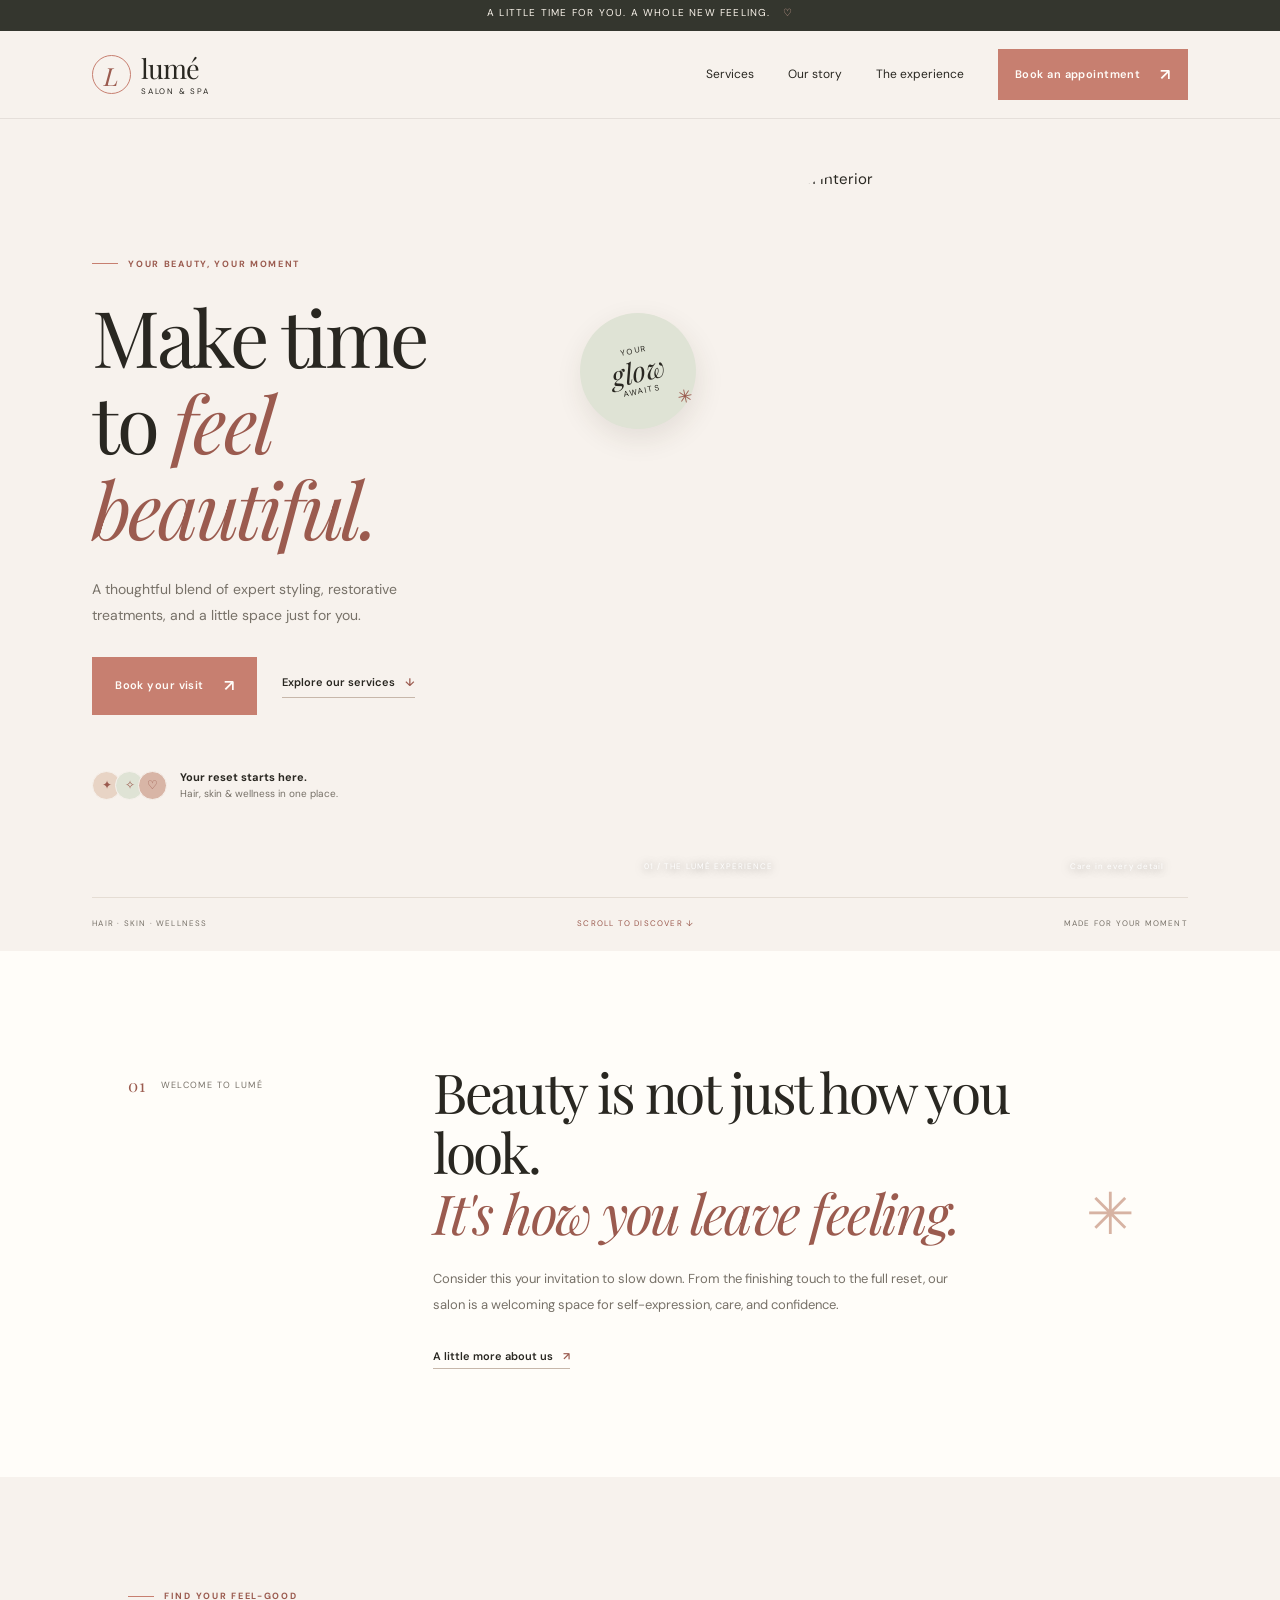
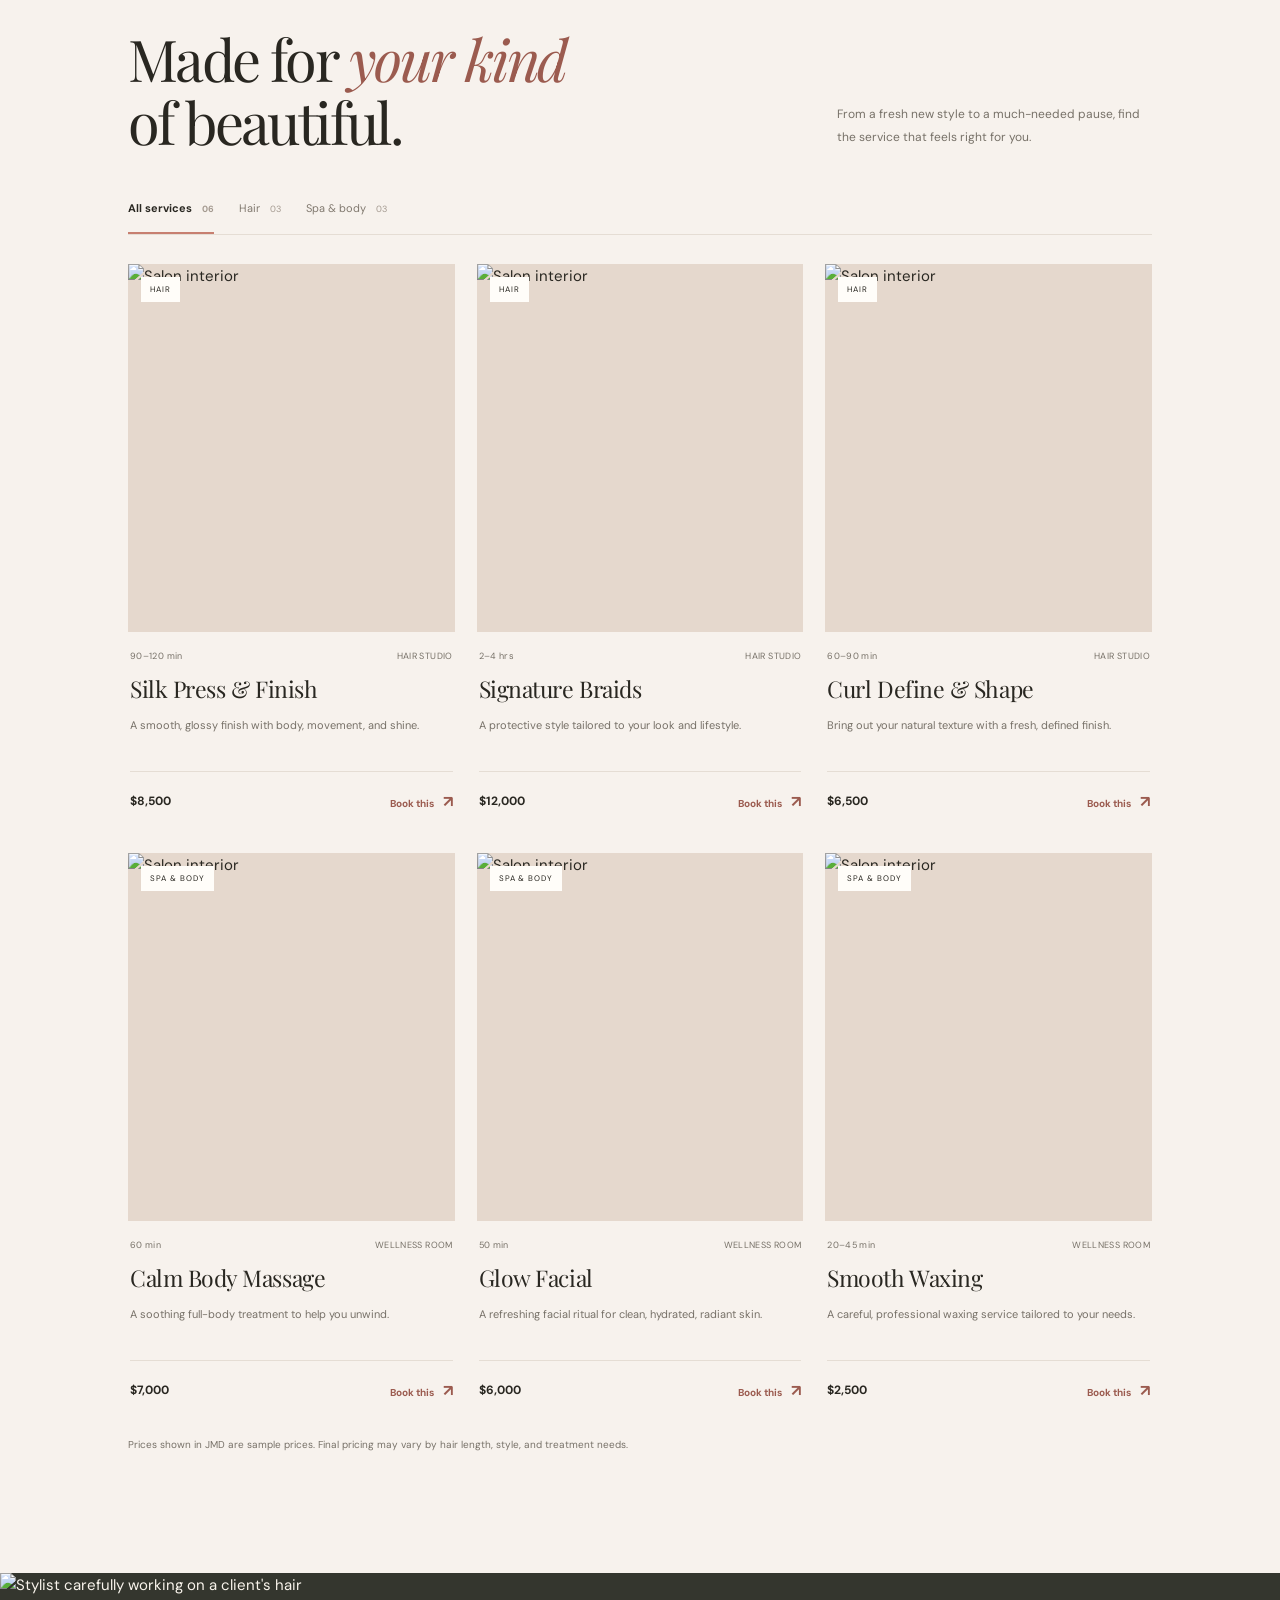
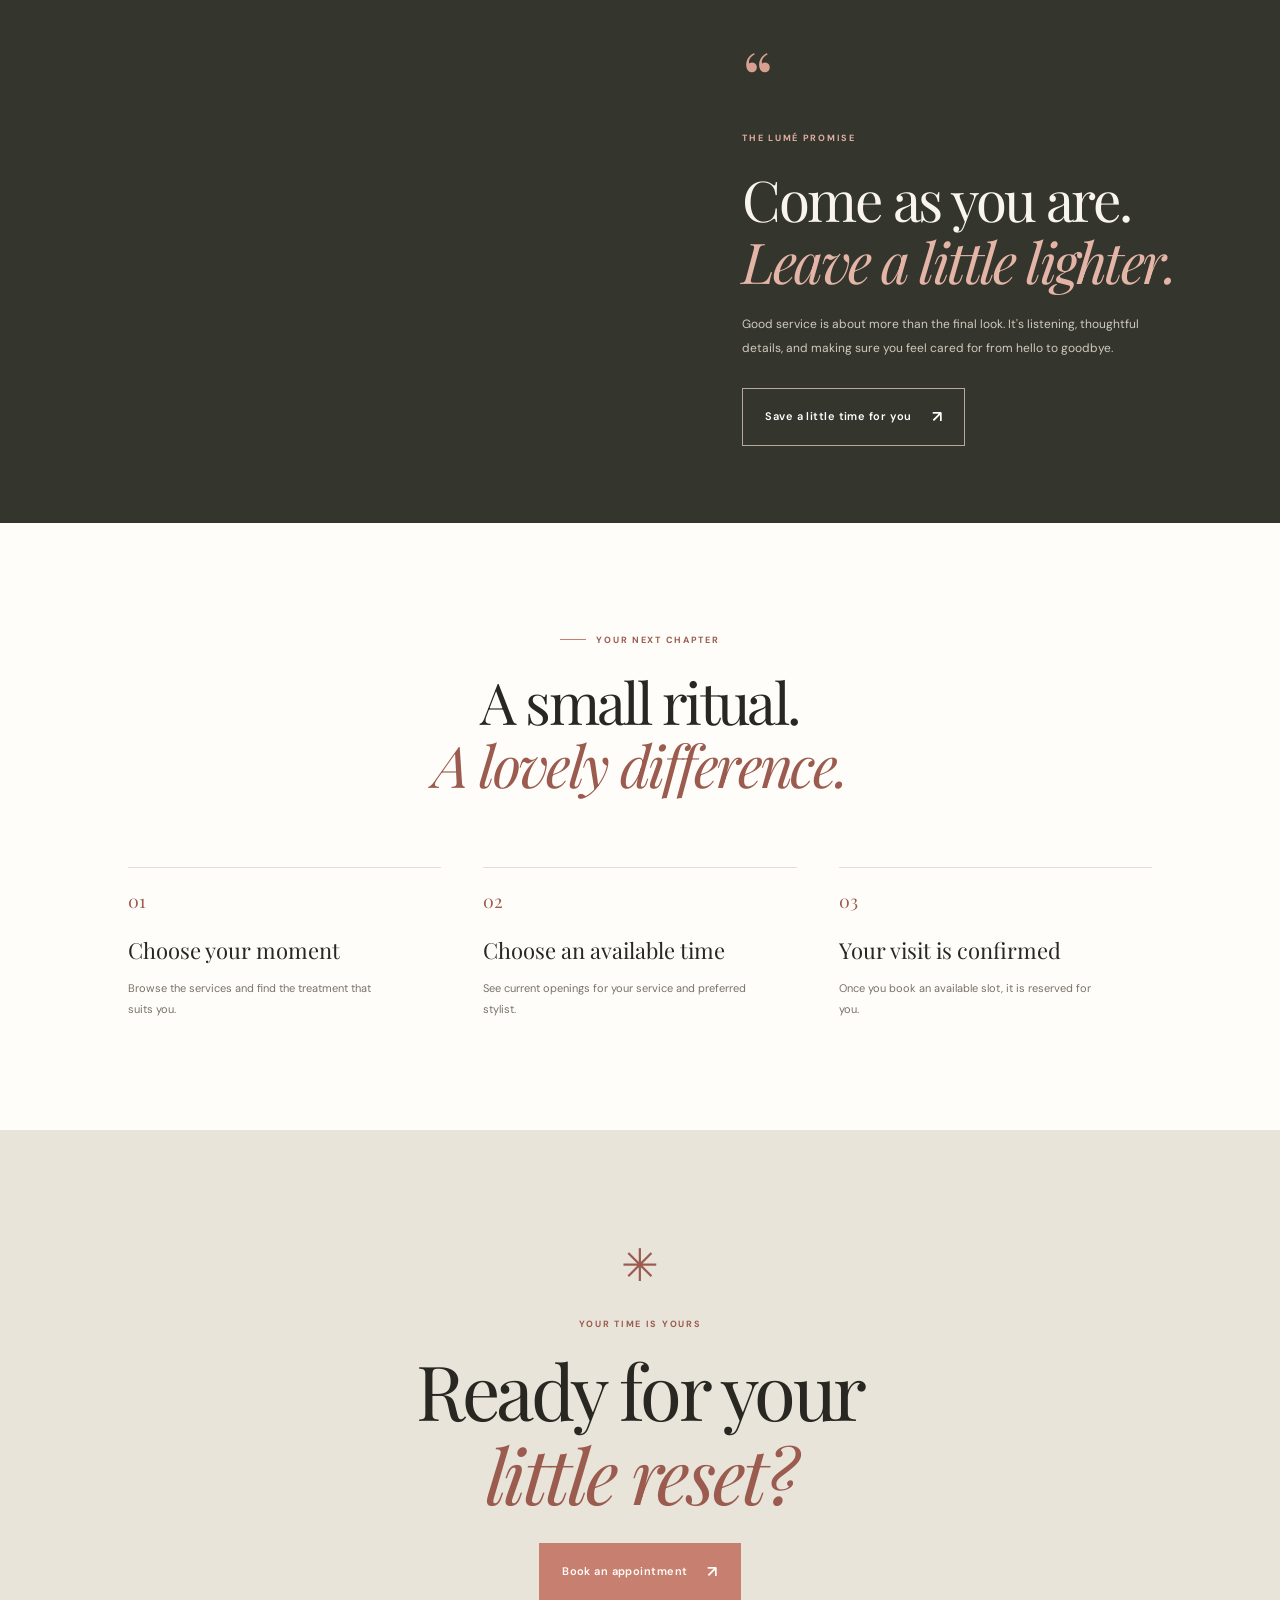
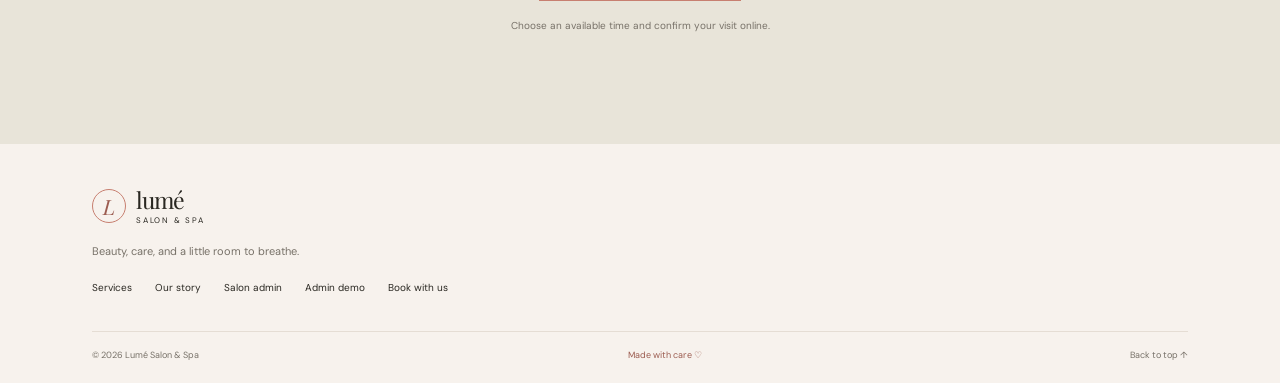
==== lume_salon_website/index.html @ 729cb837 "configure supabse" ====
<!DOCTYPE html>
<html lang="en">
<head>
  <meta charset="UTF-8">
  <meta name="viewport" content="width=device-width, initial-scale=1.0">
  <meta name="theme-color" content="#f7f2ed">
  <meta name="description" content="Discover your next look at Lumé Salon & Spa. Explore services and book an available appointment online.">
  <title>Lumé Salon & Spa — Your moment to glow</title>
  <link rel="preconnect" href="https://fonts.googleapis.com">
  <link rel="preconnect" href="https://fonts.gstatic.com" crossorigin>
  <link href="https://fonts.googleapis.com/css2?family=DM+Sans:wght@400;500;600;700&family=Playfair+Display:wght@400;500;600;700&display=swap" rel="stylesheet">
  <link rel="stylesheet" href="css/styles.css">
  <link rel="stylesheet" href="css/booking.css">
  <script src="js/renderer.js" defer></script>
  <script src="js/supabase-config.js" defer></script>
  <script src="js/booking.js" defer></script>
  <script src="js/main.js" defer></script>
</head>
<body>
  <a class="skip-link" href="#main">Skip to content</a>
  <div class="announcement">A little time for you. A whole new feeling. <span>♡</span></div>
  <header class="site-header">
    <a class="brand" href="#home" aria-label="Lumé Salon and Spa home">
      <span class="brand-mark">L</span><span class="brand-name">lumé<span class="brand-sub">SALON & SPA</span></span>
    </a>
    <button class="menu-toggle" type="button" aria-expanded="false" aria-controls="primary-nav" aria-label="Open navigation"><span></span><span></span></button>
    <nav id="primary-nav" class="nav">
      <a href="#services">Services</a><a href="#about">Our story</a><a href="#experience">The experience</a>
      <button class="button button-small nav-book" type="button" data-open-booking>Book an appointment <span aria-hidden="true">↗</span></button>
    </nav>
  </header>

  <main id="main">
    <section class="hero" id="home">
      <div class="hero-copy">
        <p class="eyebrow"><span class="eyebrow-line"></span> YOUR BEAUTY, YOUR MOMENT</p>
        <h1>Make time<br>to <em>feel beautiful.</em></h1>
        <p class="hero-text">A thoughtful blend of expert styling, restorative treatments, and a little space just for you.</p>
        <div class="hero-actions">
          <button class="button" type="button" data-open-booking>Book your visit <span aria-hidden="true">↗</span></button>
          <a class="text-link" href="#services">Explore our services <span aria-hidden="true">↓</span></a>
        </div>
        <div class="hero-note"><div class="avatar-stack" aria-hidden="true"><span>✦</span><span>✧</span><span>♡</span></div><p><strong>Your reset starts here.</strong><br><span>Hair, skin & wellness in one place.</span></p></div>
      </div>
      <div class="hero-visual">
        <img src="https://images.unsplash.com/photo-1560066984-138dadb4c035?auto=format&fit=crop&w=1200&q=85" alt="Beautiful, light-filled salon interior" fetchpriority="high">
        <div class="hero-stamp"><span>YOUR</span><strong>glow</strong><span>AWAITS</span><i>✳</i></div>
        <div class="image-caption"><span>01 / THE LUMÉ EXPERIENCE</span><span>Care in every detail</span></div>
      </div>
      <div class="hero-bottom"><span>HAIR · SKIN · WELLNESS</span><span class="scroll-cue">SCROLL TO DISCOVER <span aria-hidden="true">↓</span></span><span>MADE FOR YOUR MOMENT</span></div>
    </section>

    <section class="intro section-pad" id="about">
      <div class="intro-label"><span class="section-number">01</span><span>WELCOME TO LUMÉ</span></div>
      <div class="intro-content">
        <h2>Beauty is not just how you look.<br><em>It's how you leave feeling.</em></h2>
        <p>Consider this your invitation to slow down. From the finishing touch to the full reset, our salon is a welcoming space for self-expression, care, and confidence.</p>
        <a class="text-link" href="#experience">A little more about us <span aria-hidden="true">↗</span></a>
      </div>
      <div class="intro-flower" aria-hidden="true">✳</div>
    </section>

    <section class="services section-pad" id="services">
      <div class="section-heading">
        <div><p class="eyebrow"><span class="eyebrow-line"></span> FIND YOUR FEEL-GOOD</p><h2>Made for <em>your kind</em><br>of beautiful.</h2></div>
        <p>From a fresh new style to a much-needed pause, find the service that feels right for you.</p>
      </div>
      <div class="service-controls" role="group" aria-label="Filter services">
        <button class="filter-button active" type="button" data-filter="all" aria-pressed="true">All services <span>06</span></button>
        <button class="filter-button" type="button" data-filter="hair" aria-pressed="false">Hair <span>03</span></button>
        <button class="filter-button" type="button" data-filter="spa" aria-pressed="false">Spa & body <span>03</span></button>
      </div>
      <div id="service-grid" class="service-grid" aria-live="polite">
        <p class="loading-message">Preparing your services…</p>
      </div>
      <p class="catalog-note">Prices shown in JMD are sample prices. Final pricing may vary by hair length, style, and treatment needs.</p>
    </section>

    <section class="quote-band" id="experience">
      <div class="quote-image"><img src="https://images.unsplash.com/photo-1522337360788-8b13dee7a37e?auto=format&fit=crop&w=1000&q=85" alt="Stylist carefully working on a client's hair" loading="lazy"></div>
      <div class="quote-content"><span class="quote-mark">“</span><p class="eyebrow">THE LUMÉ PROMISE</p><h2>Come as you are.<br><em>Leave a little lighter.</em></h2><p>Good service is about more than the final look. It's listening, thoughtful details, and making sure you feel cared for from hello to goodbye.</p><button class="button button-light" type="button" data-open-booking>Save a little time for you <span aria-hidden="true">↗</span></button></div>
    </section>

    <section class="ritual section-pad">
      <div class="ritual-heading"><p class="eyebrow"><span class="eyebrow-line"></span> YOUR NEXT CHAPTER</p><h2>A small ritual.<br><em>A lovely difference.</em></h2></div>
      <div class="ritual-steps">
        <div><span>01</span><h3>Choose your moment</h3><p>Browse the services and find the treatment that suits you.</p></div>
        <div><span>02</span><h3>Choose an available time</h3><p>See current openings for your service and preferred stylist.</p></div>
        <div><span>03</span><h3>Your visit is confirmed</h3><p>Once you book an available slot, it is reserved for you.</p></div>
      </div>
    </section>

    <section class="final-cta">
      <div class="cta-flower" aria-hidden="true">✳</div><p class="eyebrow">YOUR TIME IS YOURS</p><h2>Ready for your<br><em>little reset?</em></h2><button class="button" type="button" data-open-booking>Book an appointment <span aria-hidden="true">↗</span></button><p class="cta-small">Choose an available time and confirm your visit online.</p>
    </section>
  </main>

  <footer class="footer">
    <a class="brand footer-brand" href="#home"><span class="brand-mark">L</span><span class="brand-name">lumé<span class="brand-sub">SALON & SPA</span></span></a>
    <p>Beauty, care, and a little room to breathe.</p>
    <div class="footer-links"><a href="#services">Services</a><a href="#about">Our story</a><a href="admin-live.html">Salon admin</a><a href="admin.html">Admin demo</a><button type="button" data-open-booking>Book with us</button></div>
    <div class="footer-bottom"><span>© <span id="year"></span> Lumé Salon & Spa</span><span>Made with care <span aria-hidden="true">♡</span></span><a href="#home">Back to top ↑</a></div>
  </footer>

  <div class="modal" id="booking-modal" aria-hidden="true">
    <div class="modal-backdrop" data-close-booking></div>
    <section class="booking-panel" role="dialog" aria-modal="true" aria-labelledby="booking-title" aria-describedby="booking-description">
      <button class="modal-close" type="button" aria-label="Close booking form" data-close-booking>×</button>
      <p class="eyebrow"><span class="eyebrow-line"></span> YOUR MOMENT STARTS HERE</p>
      <h2 id="booking-title">Let's make you<br><em>feel wonderful.</em></h2>
      <p id="booking-description" class="form-intro">Choose a service and date to see live availability. Your appointment is confirmed when you book an open slot.</p>
      <form id="booking-form">
        <div class="form-row">
          <div class="field"><label for="customer-name">Your name <span>*</span></label><input id="customer-name" name="name" autocomplete="name" required maxlength="80" placeholder="Full name"></div>
          <div class="field"><label for="customer-phone">Phone number <span>*</span></label><input id="customer-phone" name="phone" type="tel" autocomplete="tel" required maxlength="25" placeholder="+1 876 ..."></div>
        </div>
        <div class="field"><label for="service-select">Choose a service <span>*</span></label><select id="service-select" name="service" required><option value="">Select a service</option></select></div>
        <div class="field"><label for="stylist">Preferred stylist</label><select id="stylist" name="stylist"><option value="">Any available stylist</option></select></div>
        <div class="form-row">
          <div class="field"><label for="booking-date">Appointment date <span>*</span></label><input id="booking-date" name="date" type="date" required></div>
          <div class="field"><label for="booking-time">Available time <span>*</span></label><select id="booking-time" name="time" required disabled><option value="">Choose a service and date first</option></select></div>
        </div>
        <div class="field"><label for="booking-notes">Anything else we should know? <span class="optional">(optional)</span></label><textarea id="booking-notes" name="notes" rows="3" maxlength="500" placeholder="Style ideas, preferences, or questions…"></textarea></div>
        <p class="form-error" id="form-error" role="alert" hidden></p>
        <button class="button submit-booking" type="submit" disabled>Confirm appointment <span aria-hidden="true">↗</span></button>
        <p class="privacy-note">Your appointment is confirmed only after the salon's booking system reserves the selected time.</p>
      </form>
    </section>
  </div>
  <div class="toast" id="site-toast" role="status" aria-live="polite"></div>
</body>
</html>
---- lume_salon_website/css/styles.css ----
:root{--cream:#f7f2ed;--paper:#fffdf9;--ink:#292721;--muted:#777168;--rose:#c77f70;--rose-dark:#9b5b4f;--sage:#dfe3d5;--line:#e5ddd4;--serif:"Playfair Display",Georgia,serif;--sans:"DM Sans",Arial,sans-serif;--shadow:0 24px 70px rgba(53,39,30,.14)}*{box-sizing:border-box}html{scroll-behavior:smooth;scroll-padding-top:95px}body{margin:0;background:var(--cream);color:var(--ink);font-family:var(--sans);font-size:15px;line-height:1.6}body.modal-open{overflow:hidden}img{display:block;max-width:100%;width:100%;object-fit:cover}button,input,select,textarea{font:inherit}button,a{-webkit-tap-highlight-color:transparent}a{color:inherit;text-decoration:none}button{cursor:pointer}.skip-link{position:absolute;left:12px;top:-60px;background:var(--ink);color:#fff;padding:10px 14px;z-index:100}.skip-link:focus{top:12px}.announcement{min-height:31px;background:#34362e;color:#f9f3ea;text-align:center;padding:5px 15px;font-size:10px;letter-spacing:.12em;text-transform:uppercase}.announcement span{color:#e8b6a7;margin-left:8px}.site-header{height:88px;padding:0 7.2%;display:flex;align-items:center;justify-content:space-between;border-bottom:1px solid rgba(70,60,49,.1);background:var(--cream);position:sticky;top:0;z-index:20}.brand{display:flex;align-items:center;gap:10px}.brand-mark{width:39px;height:39px;border:1px solid var(--rose);border-radius:50%;display:grid;place-items:center;font-family:var(--serif);font-size:25px;font-style:italic;color:var(--rose-dark)}.brand-name{font-family:var(--serif);font-size:27px;line-height:1;letter-spacing:-.04em}.brand-sub{display:block;font-family:var(--sans);font-size:8px;letter-spacing:.22em;margin-top:5px;text-align:center}.nav{display:flex;align-items:center;gap:34px;font-size:12px}.nav>a{transition:color .2s}.nav>a:hover,.footer-links a:hover{color:var(--rose-dark)}.button{border:1px solid var(--rose);background:var(--rose);color:#fffdf9;padding:15px 22px;min-height:49px;display:inline-flex;align-items:center;justify-content:center;gap:20px;font-size:11px;font-weight:600;letter-spacing:.04em;transition:background .2s,color .2s,transform .2s}.button:hover{background:var(--rose-dark);border-color:var(--rose-dark);transform:translateY(-1px)}.button span{font-size:16px}.button-small{padding:12px 16px;min-height:41px}.menu-toggle{display:none;background:none;border:0}.hero{padding:48px 7.2% 0;display:grid;grid-template-columns:.9fr 1.1fr;column-gap:5.8%;position:relative}.hero-copy{padding:65px 0 70px;align-self:center}.eyebrow{display:flex;align-items:center;gap:10px;font-size:9px;font-weight:700;letter-spacing:.19em;color:var(--rose-dark);margin:0 0 23px}.eyebrow-line{width:26px;height:1px;background:var(--rose)}h1,h2,h3,p{margin-top:0}h1,h2{font-family:var(--serif);font-weight:400;letter-spacing:-.045em;line-height:1.1}h1{font-size:clamp(52px,6.1vw,88px);margin:0 0 24px}h1 em,h2 em{font-weight:400;color:var(--rose-dark)}.hero-text{max-width:365px;color:var(--muted);font-size:14px;line-height:1.9;margin-bottom:28px}.hero-actions{display:flex;align-items:center;gap:25px;flex-wrap:wrap}.text-link{font-size:11px;font-weight:600;border-bottom:1px solid #c7b7aa;padding-bottom:5px}.text-link span{margin-left:7px;color:var(--rose-dark)}.hero-note{display:flex;align-items:center;gap:13px;margin-top:54px}.avatar-stack{display:flex;align-items:center}.avatar-stack span{width:29px;height:29px;border:1px solid var(--cream);border-radius:50%;background:var(--sage);display:grid;place-items:center;color:var(--rose-dark);font-size:12px;margin-left:-6px}.avatar-stack span:first-child{margin-left:0;background:#e8d4c5}.avatar-stack span:last-child{background:#d8b5a6}.hero-note p{font-size:10px;line-height:1.6;margin:0}.hero-note strong{font-size:11px}.hero-note p span{color:var(--muted)}.hero-visual{position:relative;min-height:590px;height:min(67vw,730px);max-height:730px;align-self:stretch}.hero-visual>img{height:100%;object-position:center;border-radius:48% 48% 0 0}.hero-stamp{position:absolute;left:-40px;top:20%;width:116px;height:116px;border-radius:50%;background:var(--sage);display:flex;align-items:center;justify-content:center;flex-direction:column;line-height:1.15;transform:rotate(-12deg);box-shadow:0 10px 28px #3a30221a}.hero-stamp span{font-size:8px;letter-spacing:.2em}.hero-stamp strong{font-family:var(--serif);font-size:28px;font-weight:400;font-style:italic}.hero-stamp i{position:absolute;right:10px;bottom:12px;color:var(--rose-dark);font-style:normal;font-size:18px}.image-caption{position:absolute;bottom:24px;left:24px;right:24px;display:flex;justify-content:space-between;color:white;font-size:8px;letter-spacing:.13em;text-shadow:0 1px 8px #0008}.hero-bottom{grid-column:1/-1;display:flex;justify-content:space-between;align-items:center;border-top:1px solid var(--line);padding:19px 0 21px;font-size:8px;letter-spacing:.15em;color:var(--muted)}.scroll-cue{color:var(--rose-dark)}.section-pad{padding:110px 10%}.intro{background:var(--paper);display:grid;grid-template-columns:1fr 2.2fr .3fr;gap:30px;align-items:start;position:relative;overflow:hidden}.intro-label{display:flex;align-items:center;gap:14px;font-size:9px;letter-spacing:.15em;color:var(--muted);padding-top:11px}.section-number{font-family:var(--serif);font-size:17px;color:var(--rose-dark)}.intro h2{font-size:clamp(34px,4.3vw,57px);margin-bottom:24px}.intro-content>p{max-width:530px;color:var(--muted);font-size:13px;line-height:2;margin-bottom:25px}.intro-flower{font-size:58px;color:#d7b3a3;align-self:center;justify-self:center}.services{padding-top:112px;padding-bottom:120px}.section-heading{display:flex;justify-content:space-between;align-items:end;gap:30px}.section-heading h2,.ritual h2{font-size:clamp(40px,4.5vw,61px);margin-bottom:0}.section-heading>p{max-width:315px;color:var(--muted);font-size:12px;line-height:1.9;margin:0 0 5px}.service-controls{display:flex;gap:25px;border-bottom:1px solid var(--line);margin-top:46px;margin-bottom:29px;overflow:auto}.filter-button{background:none;border:0;border-bottom:2px solid transparent;padding:0 0 15px;color:#81796f;white-space:nowrap;font-size:11px}.filter-button span{font-size:9px;color:#a49a90;margin-left:7px}.filter-button.active{border-color:var(--rose);color:var(--ink);font-weight:700}.service-grid{display:grid;grid-template-columns:repeat(3,minmax(0,1fr));gap:34px 22px}.service-card{min-width:0}.service-image-wrap{position:relative;aspect-ratio:4/4.5;overflow:hidden;background:#e5d8cd}.service-image{height:100%;transition:transform .55s}.service-card:hover .service-image{transform:scale(1.04)}.service-tag{position:absolute;left:13px;top:13px;background:var(--paper);padding:6px 9px;font-size:8px;letter-spacing:.12em;text-transform:uppercase}.service-card-body{padding:17px 2px 0}.service-meta{display:flex;justify-content:space-between;gap:12px;color:var(--muted);font-size:9px;letter-spacing:.04em;margin-bottom:8px}.service-card h3{font-family:var(--serif);font-size:23px;font-weight:400;letter-spacing:-.02em;margin:0 0 8px}.service-card p{font-size:11px;color:var(--muted);line-height:1.8;min-height:40px;margin-bottom:15px}.service-card-bottom{display:flex;justify-content:space-between;align-items:center;border-top:1px solid var(--line);padding-top:12px}.price{font-size:12px;font-weight:700}.card-book{border:0;background:none;padding:5px 0;font-size:10px;font-weight:700;color:var(--rose-dark)}.card-book span{font-size:16px;margin-left:7px}.catalog-note{font-size:10px;color:var(--muted);margin:28px 0 0}.loading-message{color:var(--muted);font-size:13px}.quote-band{display:grid;grid-template-columns:1fr 1fr;background:#34362e;color:#f9f4ec;min-height:550px}.quote-image{min-height:450px}.quote-image img{height:100%;max-height:680px}.quote-content{padding:75px clamp(35px,8vw,115px);align-self:center}.quote-mark{font-family:var(--serif);font-size:76px;line-height:.7;color:#d9a092}.quote-content .eyebrow{color:#e1b0a2;margin-top:16px}.quote-content h2{font-size:clamp(38px,4.4vw,60px);margin-bottom:20px}.quote-content h2 em{color:#e4b5a7}.quote-content>p:not(.eyebrow){font-size:12px;line-height:2;color:#d0c9bd;max-width:400px;margin-bottom:28px}.button-light{background:transparent;border-color:#bca79b;color:#fff}.button-light:hover{background:#fff;color:var(--ink);border-color:#fff}.ritual{background:var(--paper)}.ritual-heading{text-align:center}.ritual-heading .eyebrow{justify-content:center}.ritual-steps{display:grid;grid-template-columns:repeat(3,1fr);gap:42px;margin-top:70px}.ritual-steps>div{border-top:1px solid var(--line);padding-top:19px}.ritual-steps span{font-family:var(--serif);font-size:18px;color:var(--rose-dark)}.ritual-steps h3{font-family:var(--serif);font-size:22px;font-weight:400;margin:17px 0 10px}.ritual-steps p{font-size:11px;color:var(--muted);line-height:1.9;max-width:270px;margin-bottom:0}.final-cta{text-align:center;padding:100px 20px 110px;background:#e8e4d9;position:relative;overflow:hidden}.cta-flower{font-size:45px;color:var(--rose-dark);margin-bottom:15px}.final-cta .eyebrow{justify-content:center;margin-bottom:17px}.final-cta h2{font-size:clamp(47px,6vw,76px);margin-bottom:28px}.cta-small{font-size:10px;color:var(--muted);margin:17px 0 0}.footer{padding:44px 7.2% 20px;background:var(--cream)}.footer-brand .brand-mark{width:34px;height:34px;font-size:21px}.footer-brand .brand-name{font-size:23px}.footer>p{font-size:11px;color:var(--muted);margin:19px 0 20px}.footer-links{display:flex;gap:23px;font-size:10px}.footer-links button{border:0;padding:0;background:none;font-size:10px;color:var(--ink)}.footer-bottom{border-top:1px solid var(--line);margin-top:35px;padding-top:16px;display:flex;justify-content:space-between;gap:12px;color:var(--muted);font-size:9px}.footer-bottom span:nth-child(2){color:var(--rose-dark)}.modal{position:fixed;inset:0;z-index:50;display:none;align-items:stretch;justify-content:flex-end}.modal.is-open{display:flex}.modal-backdrop{position:absolute;inset:0;background:rgba(31,29,25,.58);backdrop-filter:blur(3px)}.booking-panel{position:relative;background:var(--paper);width:min(100%,570px);height:100%;overflow-y:auto;padding:48px clamp(25px,5vw,58px) 35px;box-shadow:var(--shadow);animation:slide-in .25s ease-out}.modal-close{position:absolute;right:25px;top:20px;border:1px solid var(--line);background:transparent;border-radius:50%;width:38px;height:38px;font-size:24px;color:var(--ink)}.booking-panel .eyebrow{margin-top:12px;margin-bottom:16px}.booking-panel h2{font-size:clamp(38px,5vw,54px);margin-bottom:15px}.form-intro{font-size:11px;color:var(--muted);line-height:1.9;margin-bottom:25px;max-width:400px}.form-row{display:grid;grid-template-columns:1fr 1fr;gap:14px}.field{display:flex;flex-direction:column;gap:7px;margin-bottom:15px}.field label{font-size:10px;font-weight:700}.field label span{color:var(--rose-dark)}.field label .optional{font-weight:400;color:var(--muted)}.field input,.field select,.field textarea{width:100%;border:1px solid #ded5ca;background:#fffdfa;padding:12px 12px;min-height:44px;border-radius:0;color:var(--ink);font-size:11px;outline:none}.field textarea{resize:vertical}.field input:focus,.field select:focus,.field textarea:focus{border-color:var(--rose);box-shadow:0 0 0 2px #c77f7020}.field input::placeholder,.field textarea::placeholder{color:#aaa096}.submit-booking{width:100%;margin-top:4px}.privacy-note{font-size:9px;color:var(--muted);line-height:1.7;text-align:center;margin:13px 0 0}.form-error{font-size:11px;color:#a3332c;background:#f9e8e4;padding:10px;margin-bottom:12px}.toast{position:fixed;bottom:22px;left:50%;transform:translate(-50%,20px);opacity:0;pointer-events:none;z-index:70;background:#34362e;color:white;padding:12px 18px;font-size:11px;box-shadow:var(--shadow);transition:opacity .2s,transform .2s;max-width:calc(100% - 30px)}.toast.show{opacity:1;transform:translate(-50%,0)}@keyframes slide-in{from{transform:translateX(30px);opacity:.7}to{transform:translateX(0);opacity:1}}@media(max-width:900px){.site-header{padding:0 5%;height:78px}.nav{gap:18px}.hero{padding-left:5%;padding-right:5%;column-gap:5%}.hero-visual{min-height:500px}.hero-copy{padding:40px 0}.section-pad{padding:85px 7%}.intro{grid-template-columns:1fr 2.5fr .2fr}.service-grid{gap:30px 17px}.service-card h3{font-size:21px}.quote-content{padding:55px 7%}}@media(max-width:680px){.announcement{font-size:8px}.site-header{height:72px}.brand-mark{width:34px;height:34px}.brand-name{font-size:24px}.menu-toggle{display:flex;flex-direction:column;gap:6px;padding:10px}.menu-toggle span{width:23px;height:1px;background:var(--ink)}.nav{display:none;position:absolute;top:71px;left:0;right:0;background:var(--paper);padding:22px 6% 26px;box-shadow:0 15px 25px #0000000d;align-items:stretch;gap:18px;flex-direction:column}.nav.is-open{display:flex}.nav-book{align-self:flex-start}.hero{display:flex;flex-direction:column;padding:26px 6% 0}.hero-copy{padding:34px 0 30px}.hero h1{font-size:clamp(53px,13vw,76px)}.hero-text{font-size:13px;max-width:330px}.hero-note{margin-top:32px}.hero-visual{height:115vw;min-height:380px;max-height:560px;margin:10px 5% 0 10%}.hero-stamp{left:-35px;top:17%;width:92px;height:92px}.hero-stamp strong{font-size:23px}.image-caption{left:13px;right:13px;bottom:15px;font-size:7px}.hero-bottom{margin-top:27px;font-size:7px;letter-spacing:.08em}.hero-bottom>span:last-child{display:none}.section-pad{padding:72px 6%}.intro{display:block}.intro-label{margin-bottom:30px}.intro h2{font-size:clamp(34px,9vw,48px)}.intro-flower{position:absolute;right:6%;bottom:25px;font-size:37px}.intro-content{padding-bottom:25px}.section-heading{display:block}.section-heading h2,.ritual h2{font-size:clamp(40px,10vw,54px)}.section-heading>p{margin-top:20px;max-width:360px}.service-controls{gap:20px;margin-top:35px}.service-grid{grid-template-columns:repeat(2,minmax(0,1fr));gap:27px 13px}.service-image-wrap{aspect-ratio:3/4}.service-card h3{font-size:19px}.service-card p{font-size:10px;min-height:58px}.service-meta{font-size:8px;flex-wrap:wrap}.service-tag{left:8px;top:8px;font-size:7px}.price{font-size:10px}.card-book{font-size:9px}.catalog-note{line-height:1.8}.quote-band{grid-template-columns:1fr}.quote-image{min-height:300px;height:70vw;max-height:430px}.quote-content{padding:48px 8% 55px}.quote-content h2{font-size:clamp(39px,10vw,54px)}.ritual-steps{grid-template-columns:1fr;gap:26px;margin-top:45px}.ritual-steps>div{display:grid;grid-template-columns:38px 1fr;column-gap:10px}.ritual-steps>div>span{grid-row:span 2}.ritual-steps h3{margin:0 0 7px;font-size:21px}.ritual-steps p{max-width:none}.final-cta{padding:75px 20px 80px}.footer{padding:35px 6% 18px}.footer-bottom{flex-wrap:wrap}.footer-bottom span:nth-child(2){display:none}.booking-panel{padding:45px 22px 28px}.booking-panel h2{font-size:42px}.form-row{gap:10px}.field input,.field select,.field textarea{padding:10px;font-size:11px}}@media(max-width:380px){.service-grid{grid-template-columns:1fr}.service-image-wrap{aspect-ratio:4/3}.service-card p{min-height:0}.hero-actions{gap:16px}.button{padding:13px 15px}.form-row{grid-template-columns:1fr;gap:0}.footer-bottom{font-size:8px}}@media(prefers-reduced-motion:reduce){*,*::before,*::after{scroll-behavior:auto!important;animation-duration:.01ms!important;animation-iteration-count:1!important;transition-duration:.01ms!important}}
---- lume_salon_website/css/booking.css ----
.field select:disabled,
.submit-booking:disabled {
  cursor: not-allowed;
  opacity: .58;
}

.form-error:not([hidden]) {
  padding: 12px 14px;
  border-left: 3px solid #9b5b4f;
  background: #f5e8e3;
}
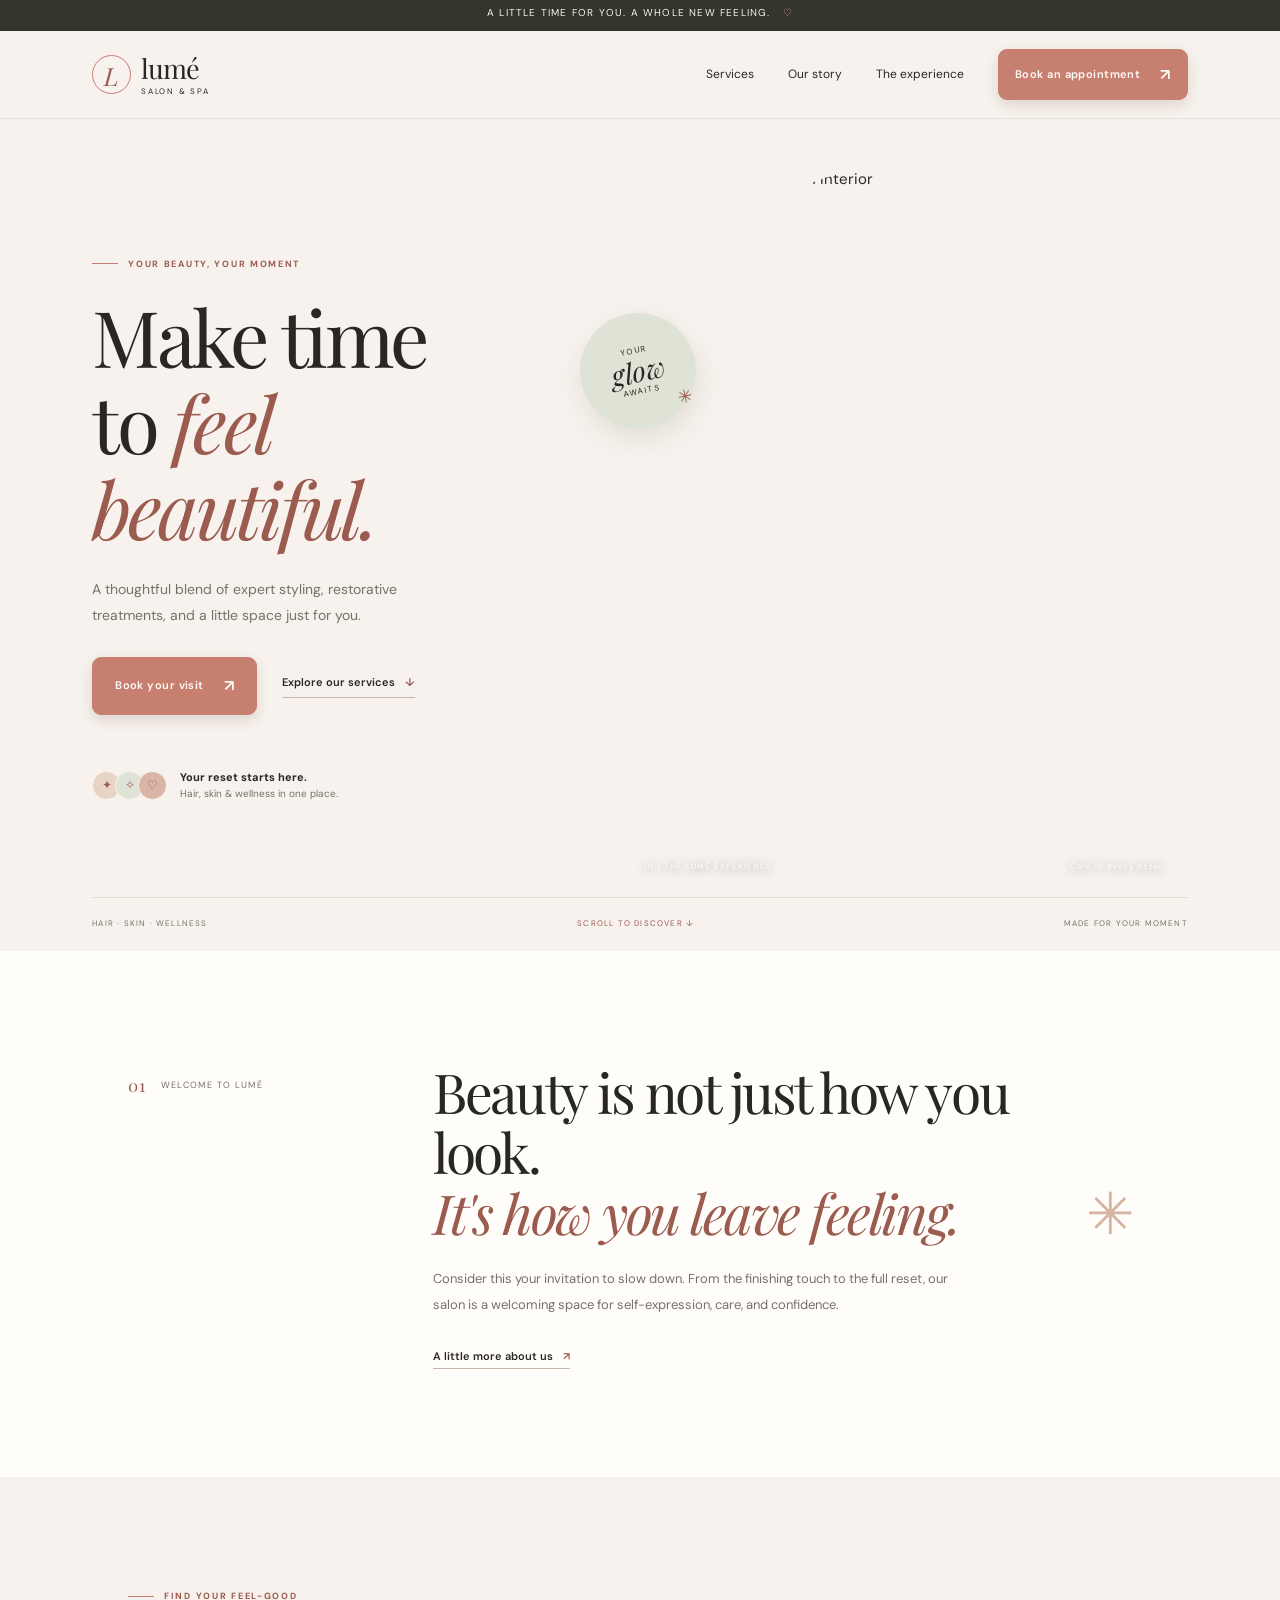
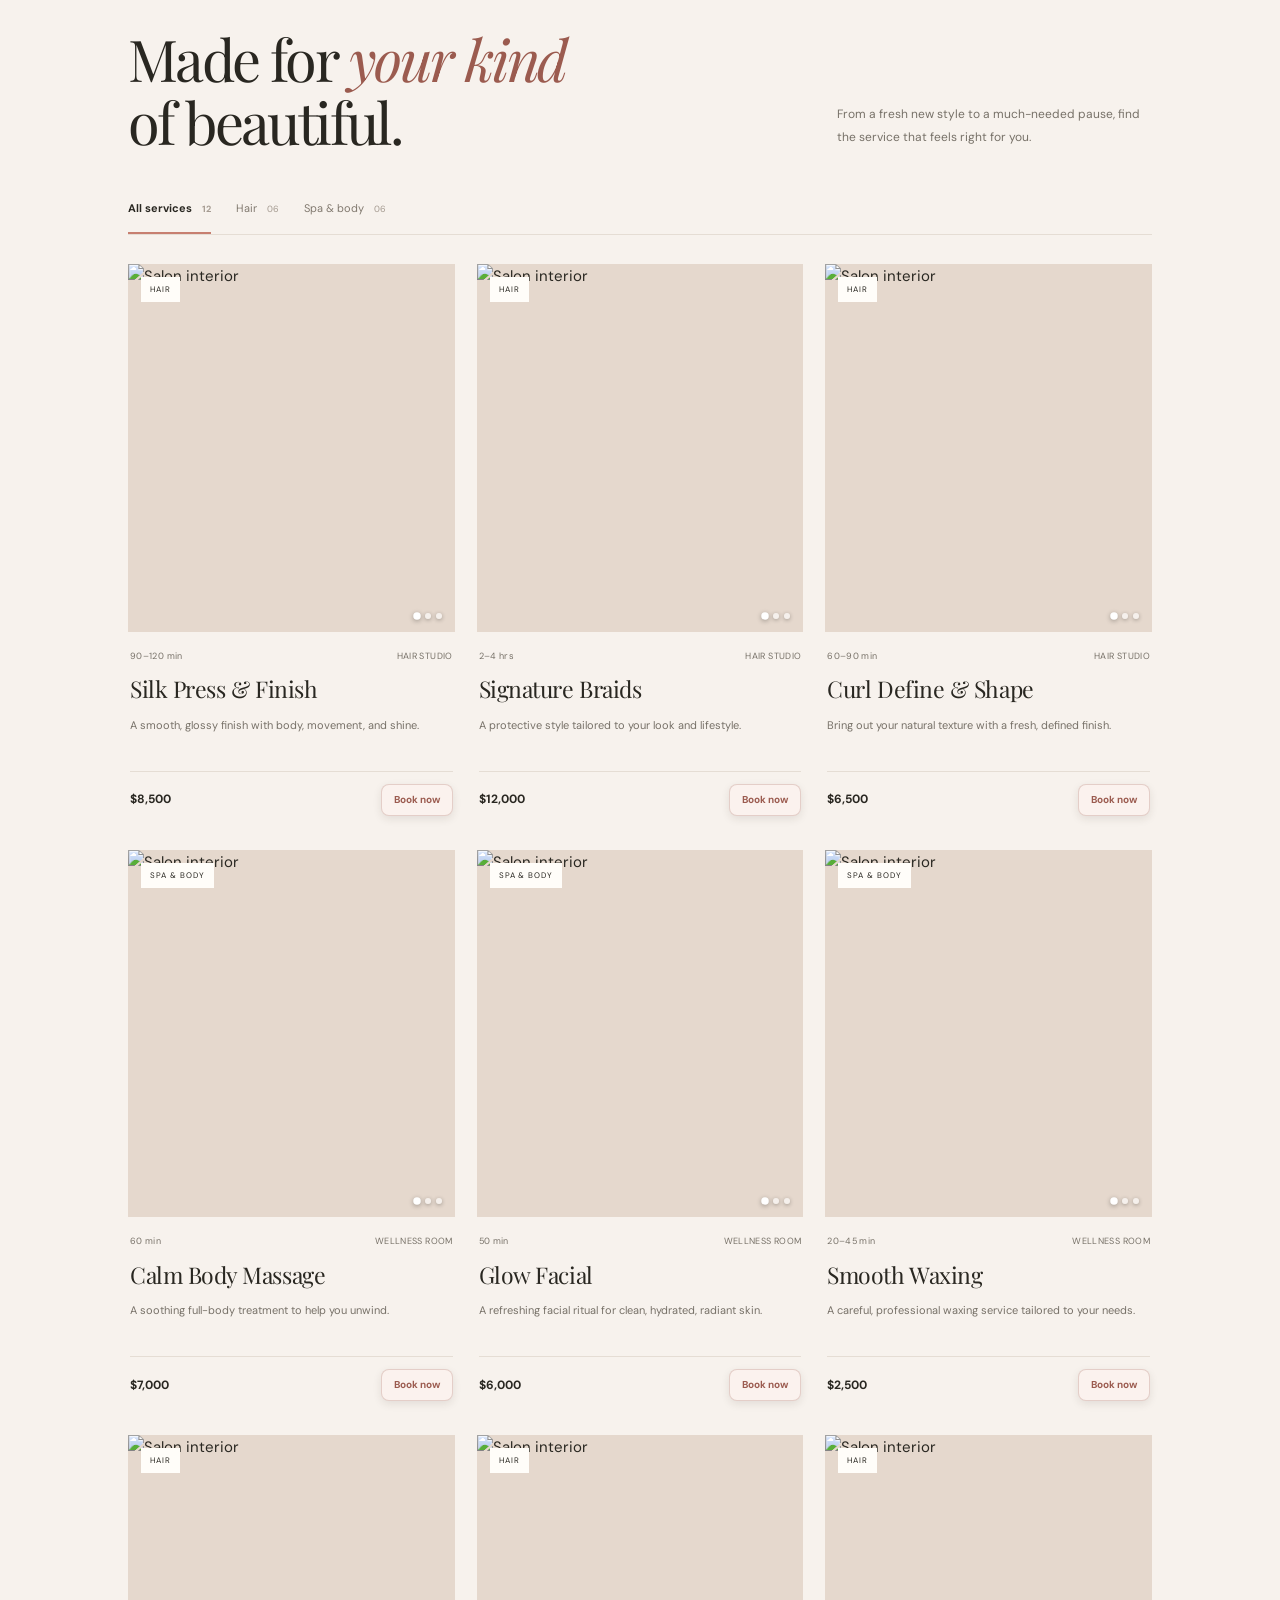
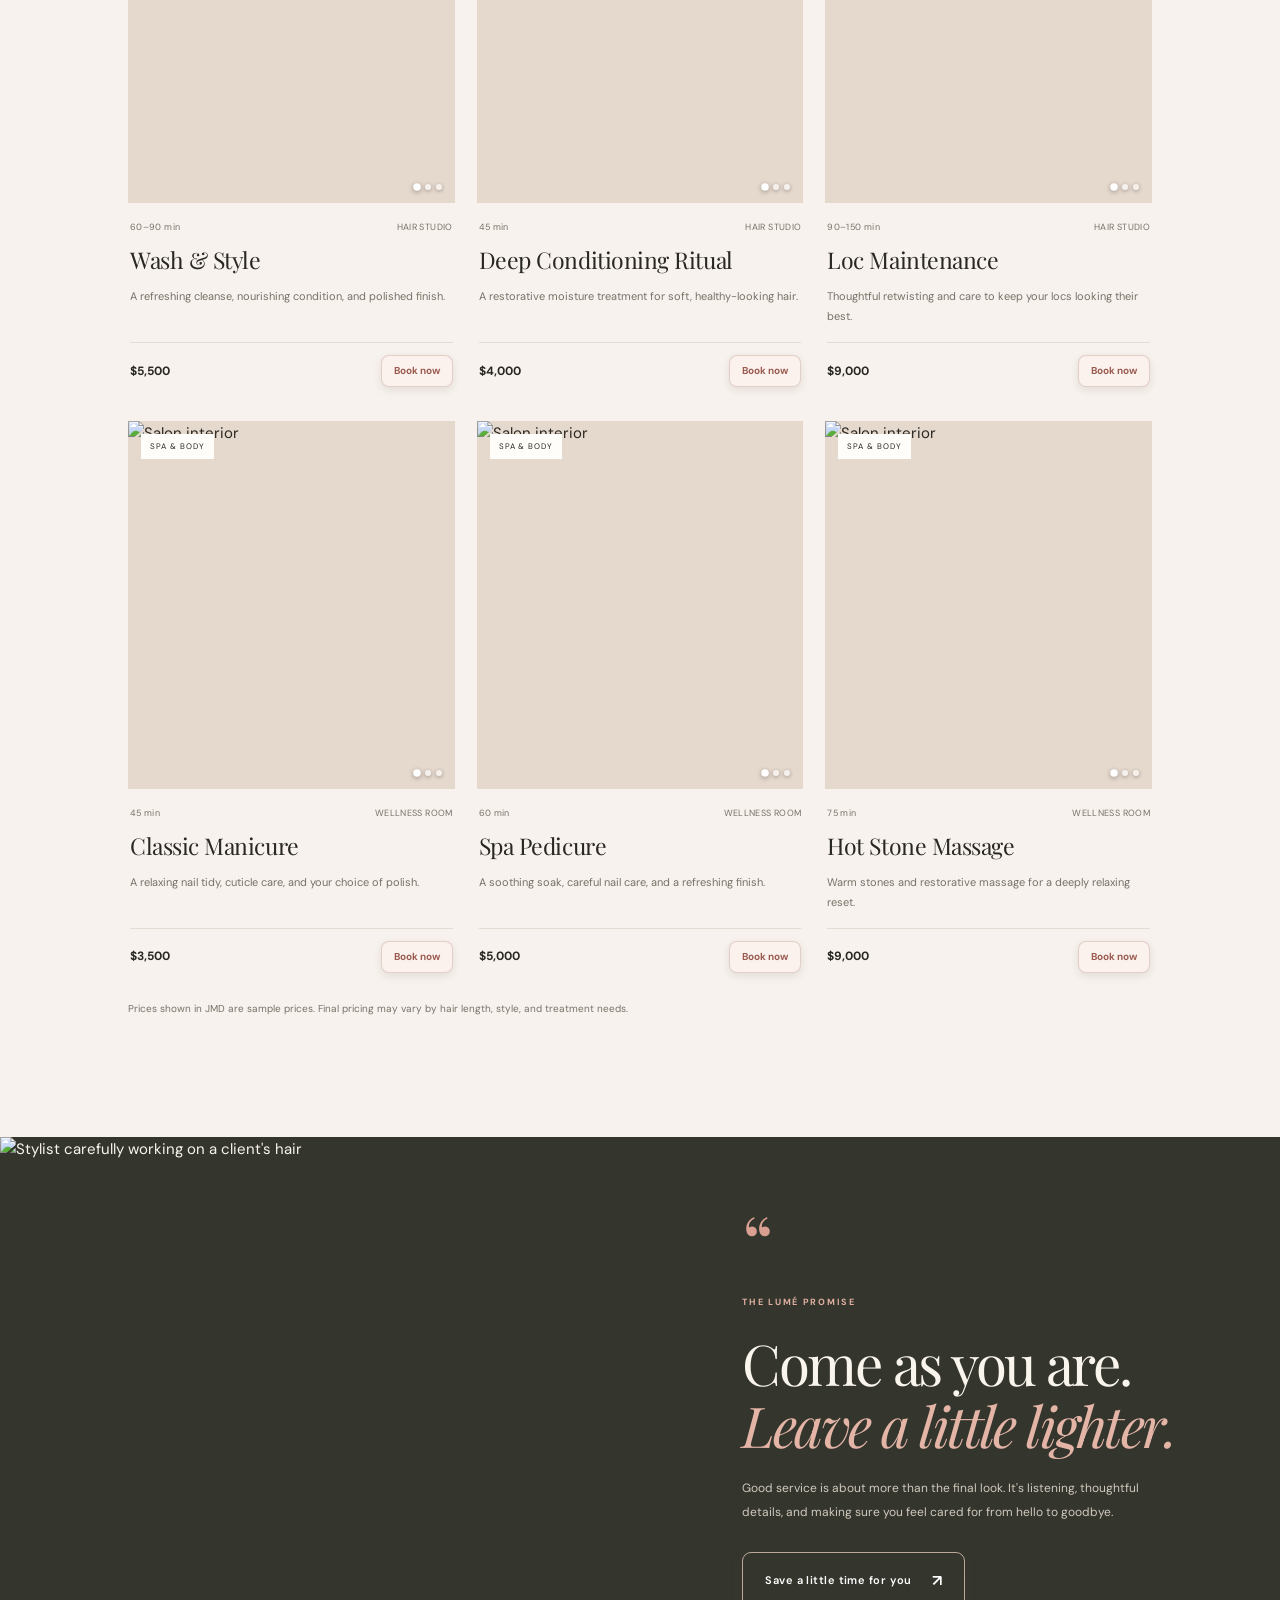
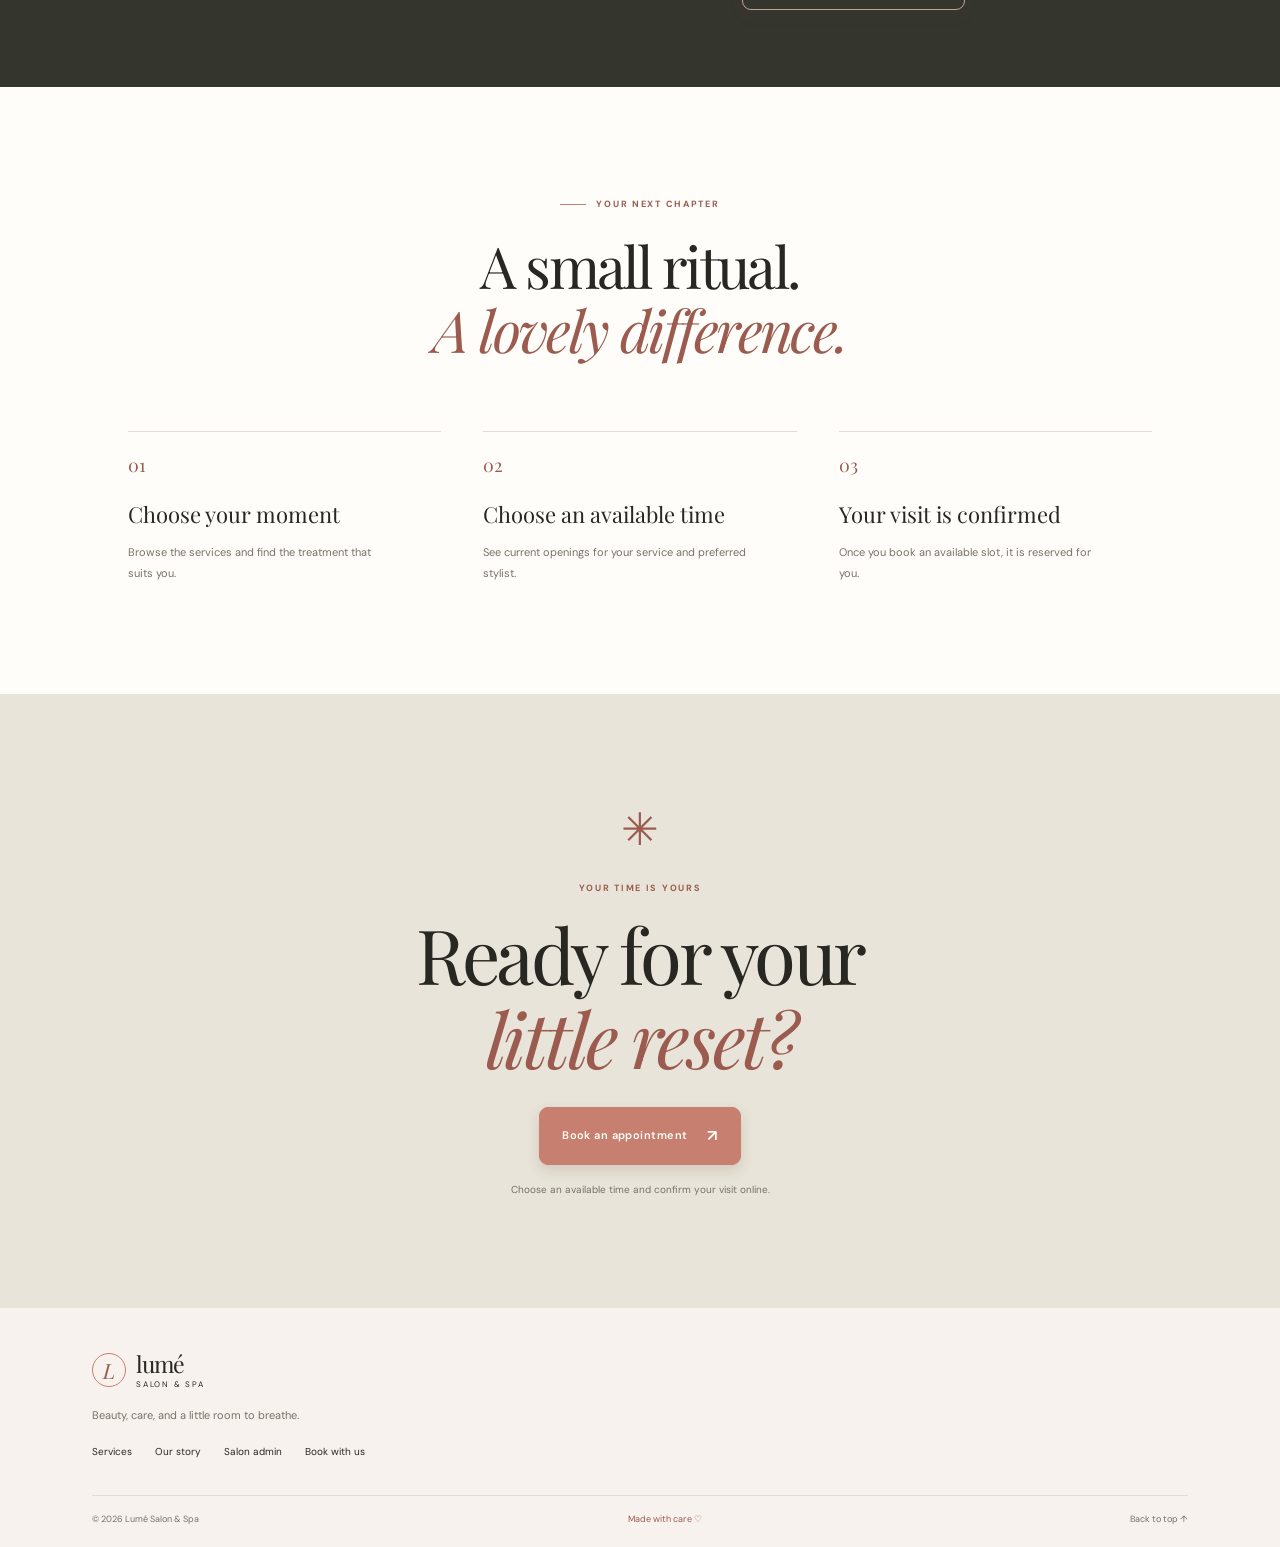
==== commit 231ce620: "bug fixes" ====
--- a/lume_salon_website/index.html
+++ b/lume_salon_website/index.html
@@ -11,6 +11,7 @@
   <link href="https://fonts.googleapis.com/css2?family=DM+Sans:wght@400;500;600;700&family=Playfair+Display:wght@400;500;600;700&display=swap" rel="stylesheet">
   <link rel="stylesheet" href="css/styles.css">
   <link rel="stylesheet" href="css/booking.css">
+  <link rel="stylesheet" href="css/catalog-interactions.css">
   <script src="js/renderer.js" defer></script>
   <script src="js/supabase-config.js" defer></script>
   <script src="js/booking.js" defer></script>
@@ -66,9 +67,9 @@
         <p>From a fresh new style to a much-needed pause, find the service that feels right for you.</p>
       </div>
       <div class="service-controls" role="group" aria-label="Filter services">
-        <button class="filter-button active" type="button" data-filter="all" aria-pressed="true">All services <span>06</span></button>
-        <button class="filter-button" type="button" data-filter="hair" aria-pressed="false">Hair <span>03</span></button>
-        <button class="filter-button" type="button" data-filter="spa" aria-pressed="false">Spa & body <span>03</span></button>
+        <button class="filter-button active" type="button" data-filter="all" aria-pressed="true">All services <span>12</span></button>
+        <button class="filter-button" type="button" data-filter="hair" aria-pressed="false">Hair <span>06</span></button>
+        <button class="filter-button" type="button" data-filter="spa" aria-pressed="false">Spa & body <span>06</span></button>
       </div>
       <div id="service-grid" class="service-grid" aria-live="polite">
         <p class="loading-message">Preparing your services…</p>
@@ -98,7 +99,7 @@
   <footer class="footer">
     <a class="brand footer-brand" href="#home"><span class="brand-mark">L</span><span class="brand-name">lumé<span class="brand-sub">SALON & SPA</span></span></a>
     <p>Beauty, care, and a little room to breathe.</p>
-    <div class="footer-links"><a href="#services">Services</a><a href="#about">Our story</a><a href="admin-live.html">Salon admin</a><a href="admin.html">Admin demo</a><button type="button" data-open-booking>Book with us</button></div>
+    <div class="footer-links"><a href="#services">Services</a><a href="#about">Our story</a><a href="admin-live.html">Salon admin</a><button type="button" data-open-booking>Book with us</button></div>
     <div class="footer-bottom"><span>© <span id="year"></span> Lumé Salon & Spa</span><span>Made with care <span aria-hidden="true">♡</span></span><a href="#home">Back to top ↑</a></div>
   </footer>
 
@@ -114,7 +115,7 @@
           <div class="field"><label for="customer-name">Your name <span>*</span></label><input id="customer-name" name="name" autocomplete="name" required maxlength="80" placeholder="Full name"></div>
           <div class="field"><label for="customer-phone">Phone number <span>*</span></label><input id="customer-phone" name="phone" type="tel" autocomplete="tel" required maxlength="25" placeholder="+1 876 ..."></div>
         </div>
-        <div class="field"><label for="service-select">Choose a service <span>*</span></label><select id="service-select" name="service" required><option value="">Select a service</option></select></div>
+        <fieldset class="field service-picker"><legend>Choose your services <span>*</span></legend><p class="field-hint">Select one or more. Your appointment will be long enough for all selected services.</p><div id="service-select" class="booking-service-options"></div><p class="selected-services-summary" id="selected-services-summary" aria-live="polite"></p></fieldset>
         <div class="field"><label for="stylist">Preferred stylist</label><select id="stylist" name="stylist"><option value="">Any available stylist</option></select></div>
         <div class="form-row">
           <div class="field"><label for="booking-date">Appointment date <span>*</span></label><input id="booking-date" name="date" type="date" required></div>
--- a/lume_salon_website/css/catalog-interactions.css
+++ b/lume_salon_website/css/catalog-interactions.css
@@ -0,0 +1,154 @@
+.button {
+  border-radius: 9px;
+  box-shadow: 0 5px 13px rgba(92, 54, 43, .16);
+}
+
+.button:hover {
+  box-shadow: 0 8px 17px rgba(92, 54, 43, .2);
+}
+
+.card-book {
+  min-height: 32px;
+  padding: 7px 12px;
+  border: 1px solid rgba(155, 91, 79, .24);
+  border-radius: 8px;
+  background: #fbf2ee;
+  box-shadow: 0 3px 9px rgba(53, 39, 30, .1);
+  color: var(--rose-dark);
+  font-size: 10px;
+  font-weight: 700;
+  transition: background .2s, color .2s, box-shadow .2s, transform .2s;
+}
+
+.card-book:hover {
+  transform: translateY(-1px);
+  background: var(--rose);
+  box-shadow: 0 5px 12px rgba(92, 54, 43, .18);
+  color: white;
+}
+
+.service-image {
+  opacity: 1;
+  transition: opacity .35s ease, transform .55s;
+}
+
+.service-image.is-changing {
+  opacity: .18;
+}
+
+.service-image-indicators {
+  position: absolute;
+  right: 13px;
+  bottom: 13px;
+  display: flex;
+  gap: 5px;
+}
+
+.service-image-indicators span {
+  width: 6px;
+  height: 6px;
+  border-radius: 50%;
+  background: rgba(255, 255, 255, .62);
+  box-shadow: 0 1px 4px rgba(0, 0, 0, .32);
+}
+
+.service-image-indicators span.active {
+  background: white;
+  transform: scale(1.25);
+}
+
+.service-picker {
+  min-width: 0;
+  padding: 0;
+  border: 0;
+}
+
+.service-picker legend {
+  margin-bottom: 6px;
+  font-size: 11px;
+  font-weight: 600;
+}
+
+.field-hint {
+  margin: 0 0 10px;
+  color: var(--muted);
+  font-size: 10px;
+  line-height: 1.6;
+}
+
+.booking-service-options {
+  display: grid;
+  gap: 11px;
+  max-height: 225px;
+  overflow-y: auto;
+  padding: 11px;
+  border: 1px solid var(--line);
+  background: rgba(255, 253, 249, .7);
+}
+
+.booking-service-group {
+  margin: 0 0 6px;
+  color: var(--rose-dark);
+  font-size: 9px;
+  font-weight: 700;
+  letter-spacing: .1em;
+  text-transform: uppercase;
+}
+
+.booking-service-group-options {
+  display: grid;
+  gap: 6px;
+}
+
+.booking-service-option {
+  display: flex;
+  align-items: center;
+  gap: 9px;
+  padding: 8px;
+  border: 1px solid transparent;
+  border-radius: 7px;
+  cursor: pointer;
+}
+
+.booking-service-option:has(input:checked) {
+  border-color: rgba(155, 91, 79, .35);
+  background: #f8eee9;
+}
+
+.booking-service-option input {
+  flex: 0 0 auto;
+  accent-color: var(--rose-dark);
+}
+
+.booking-service-copy {
+  display: grid;
+  gap: 2px;
+}
+
+.booking-service-copy strong {
+  font-size: 10px;
+}
+
+.booking-service-copy small {
+  color: var(--muted);
+  font-size: 9px;
+}
+
+.selected-services-summary {
+  min-height: 16px;
+  margin: 7px 0 0;
+  color: var(--rose-dark);
+  font-size: 9px;
+  line-height: 1.6;
+}
+
+.filter-button {
+  border-radius: 0;
+  box-shadow: none;
+}
+
+@media (prefers-reduced-motion: reduce) {
+  .service-image {
+    transition: none;
+  }
+}
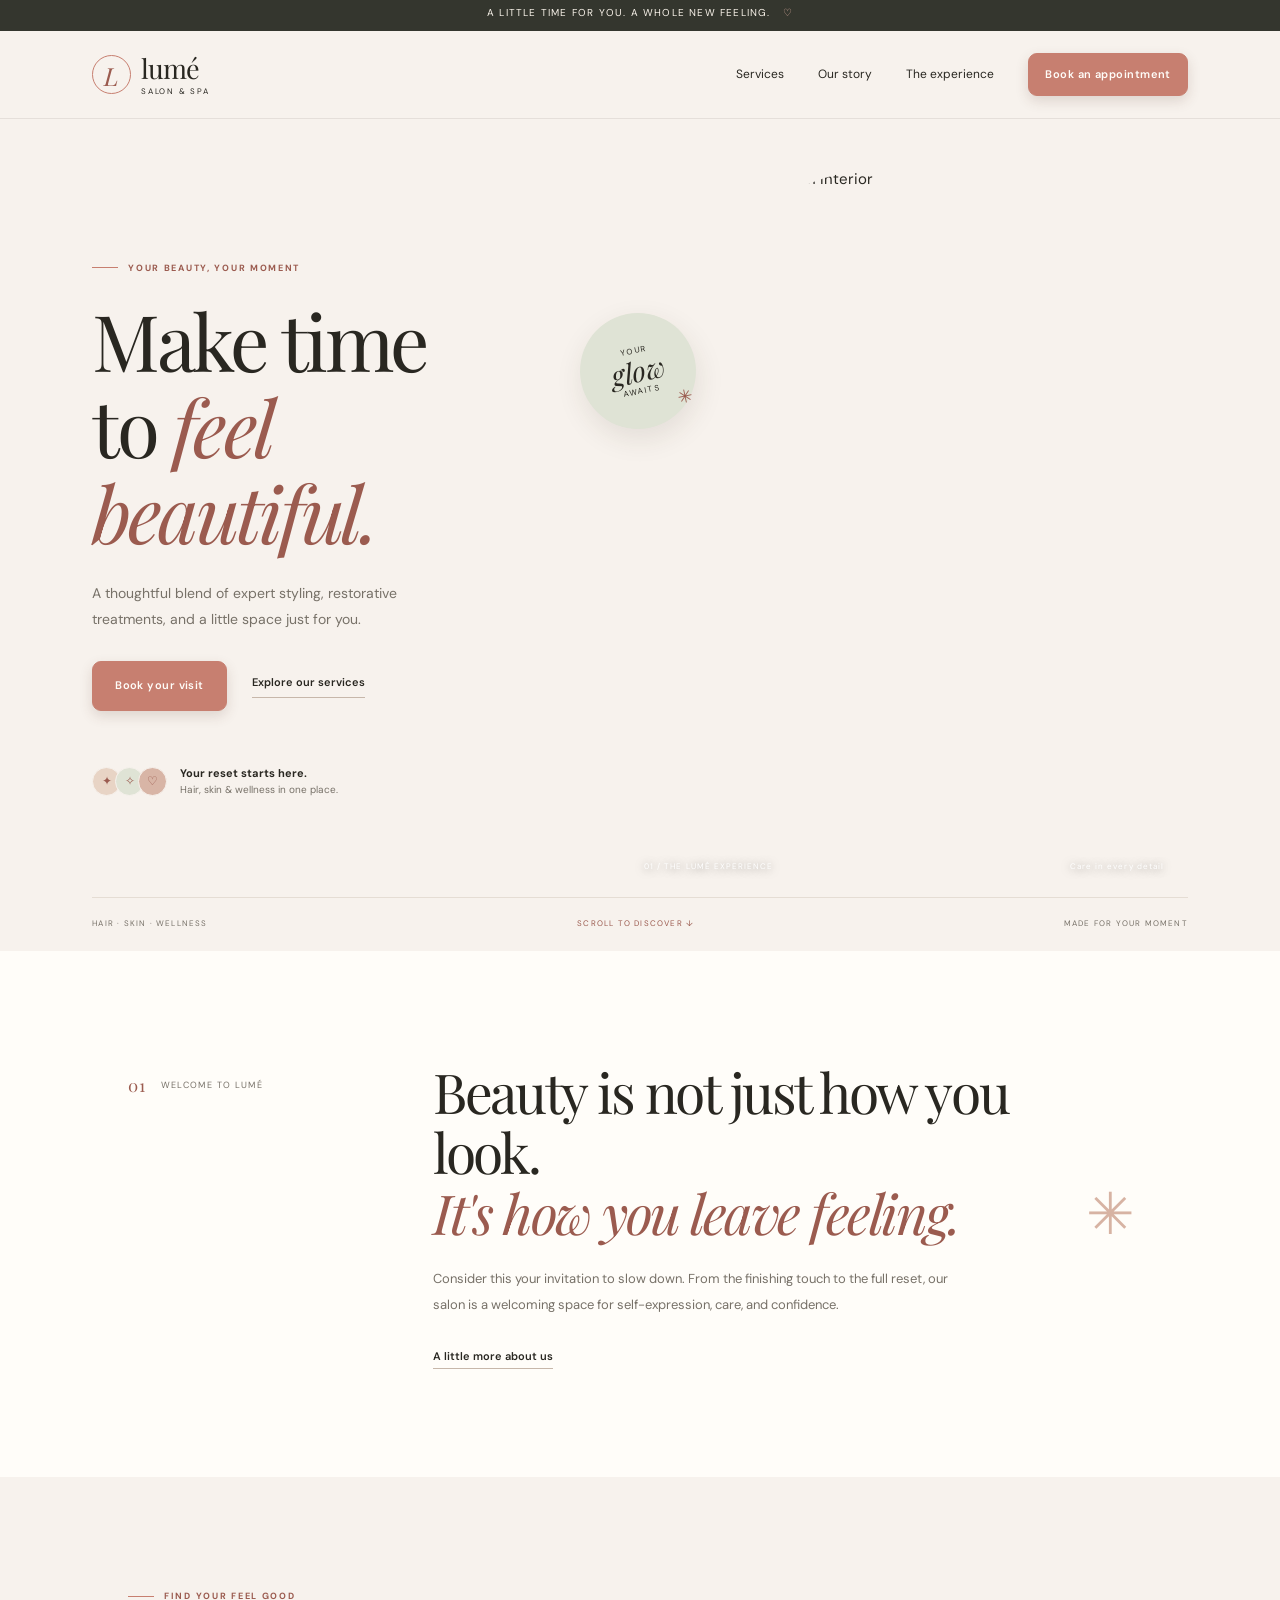
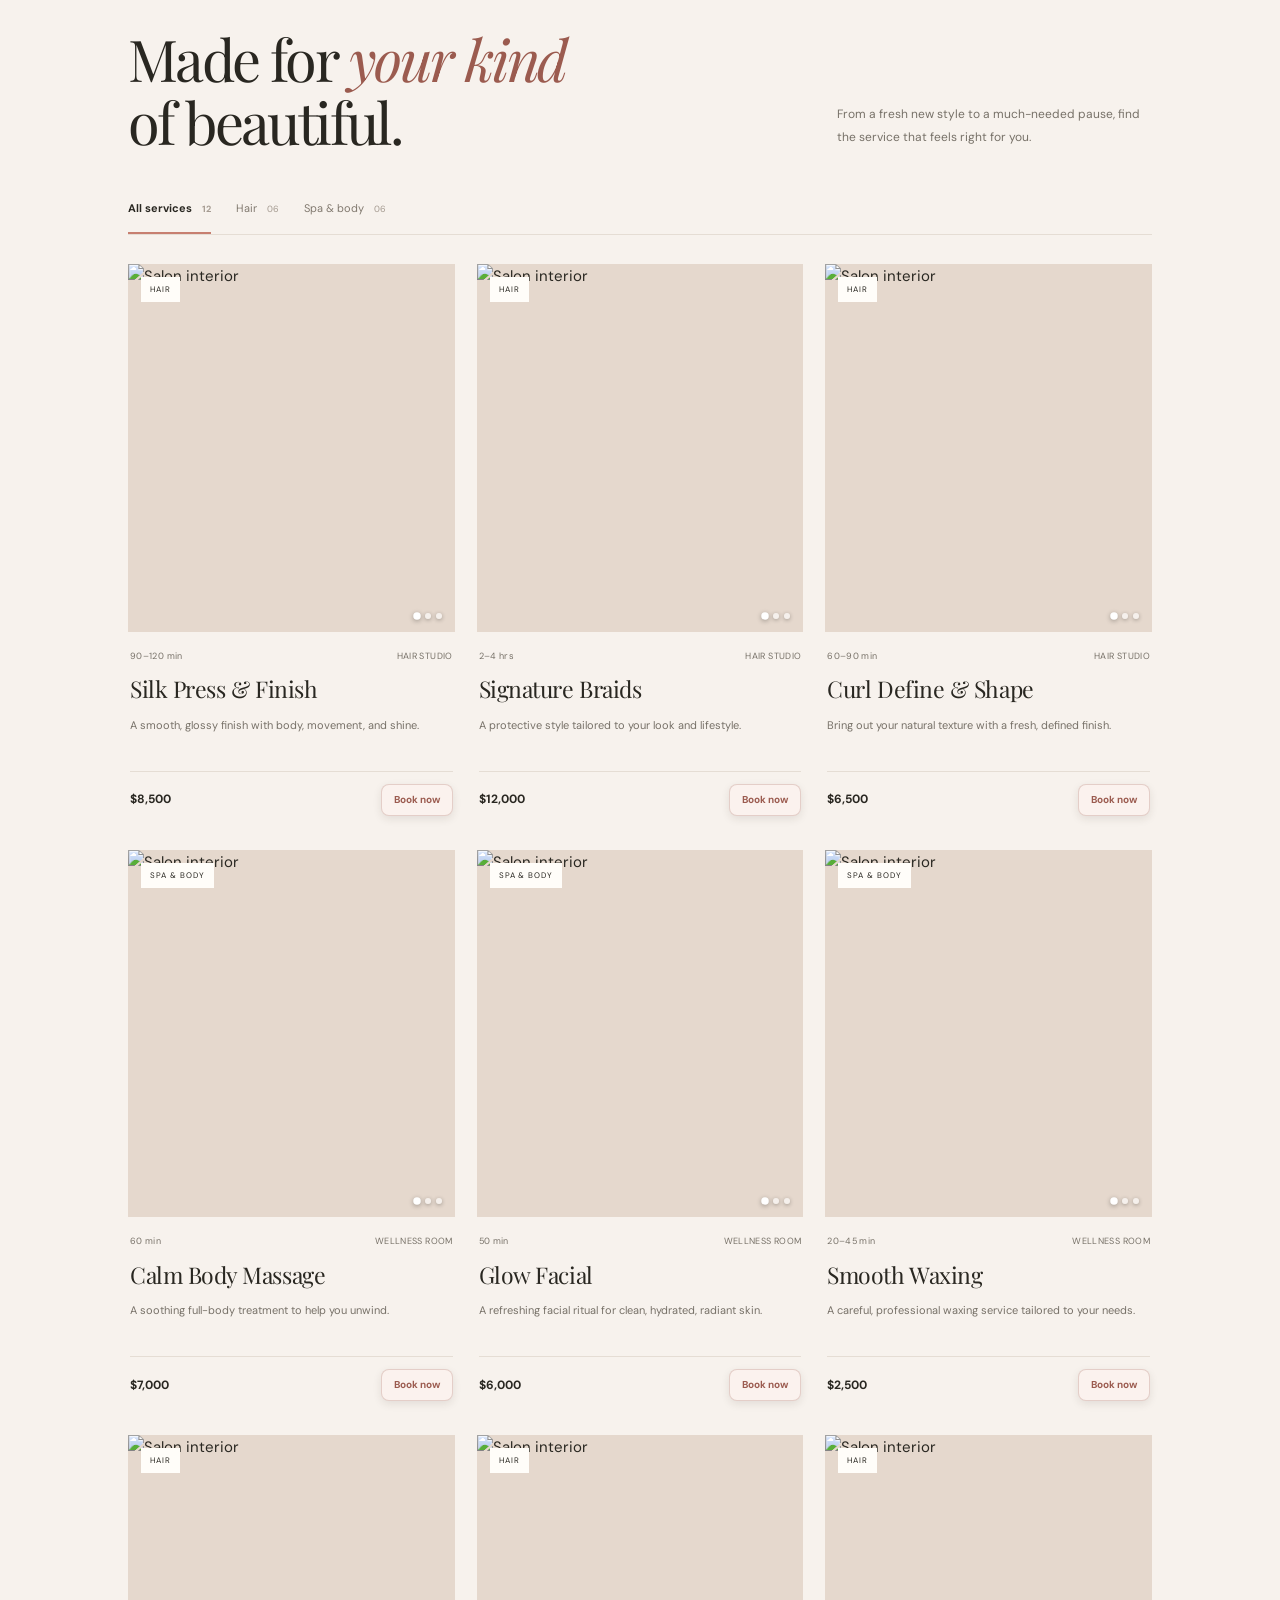
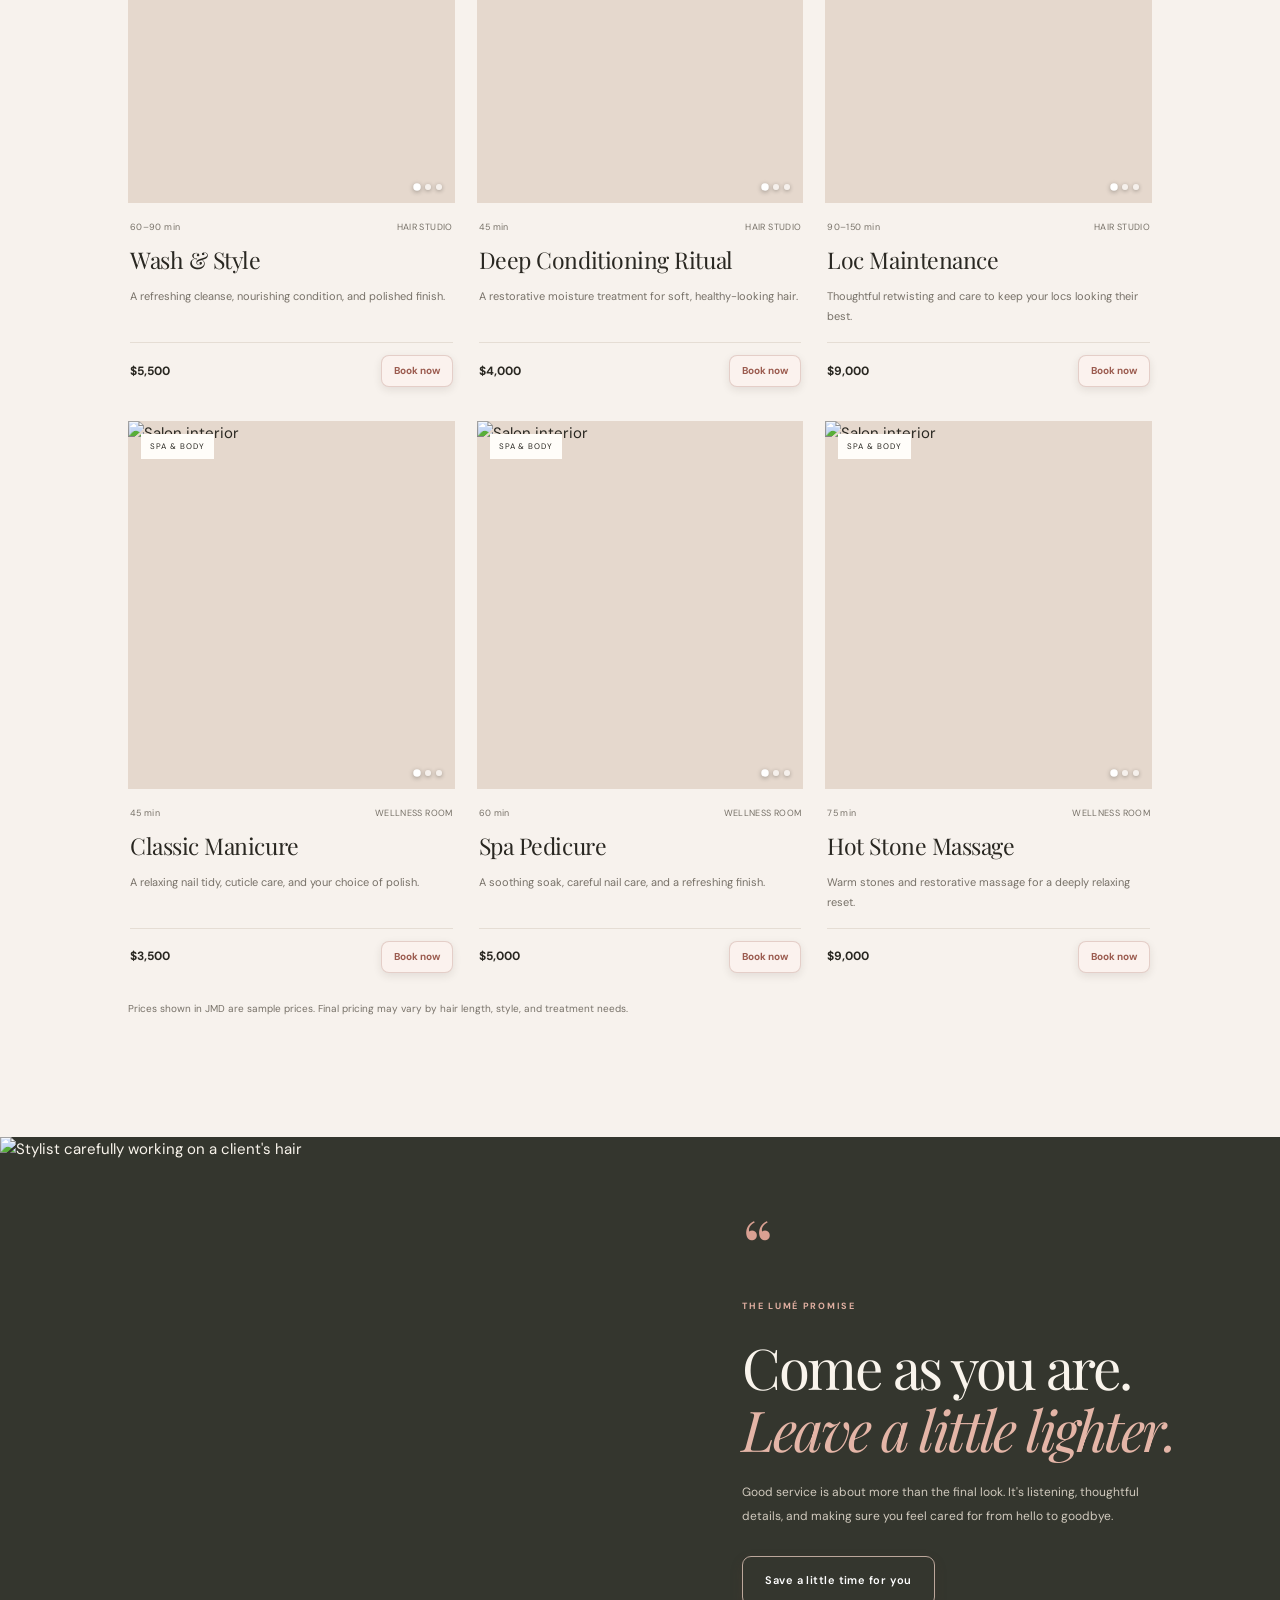
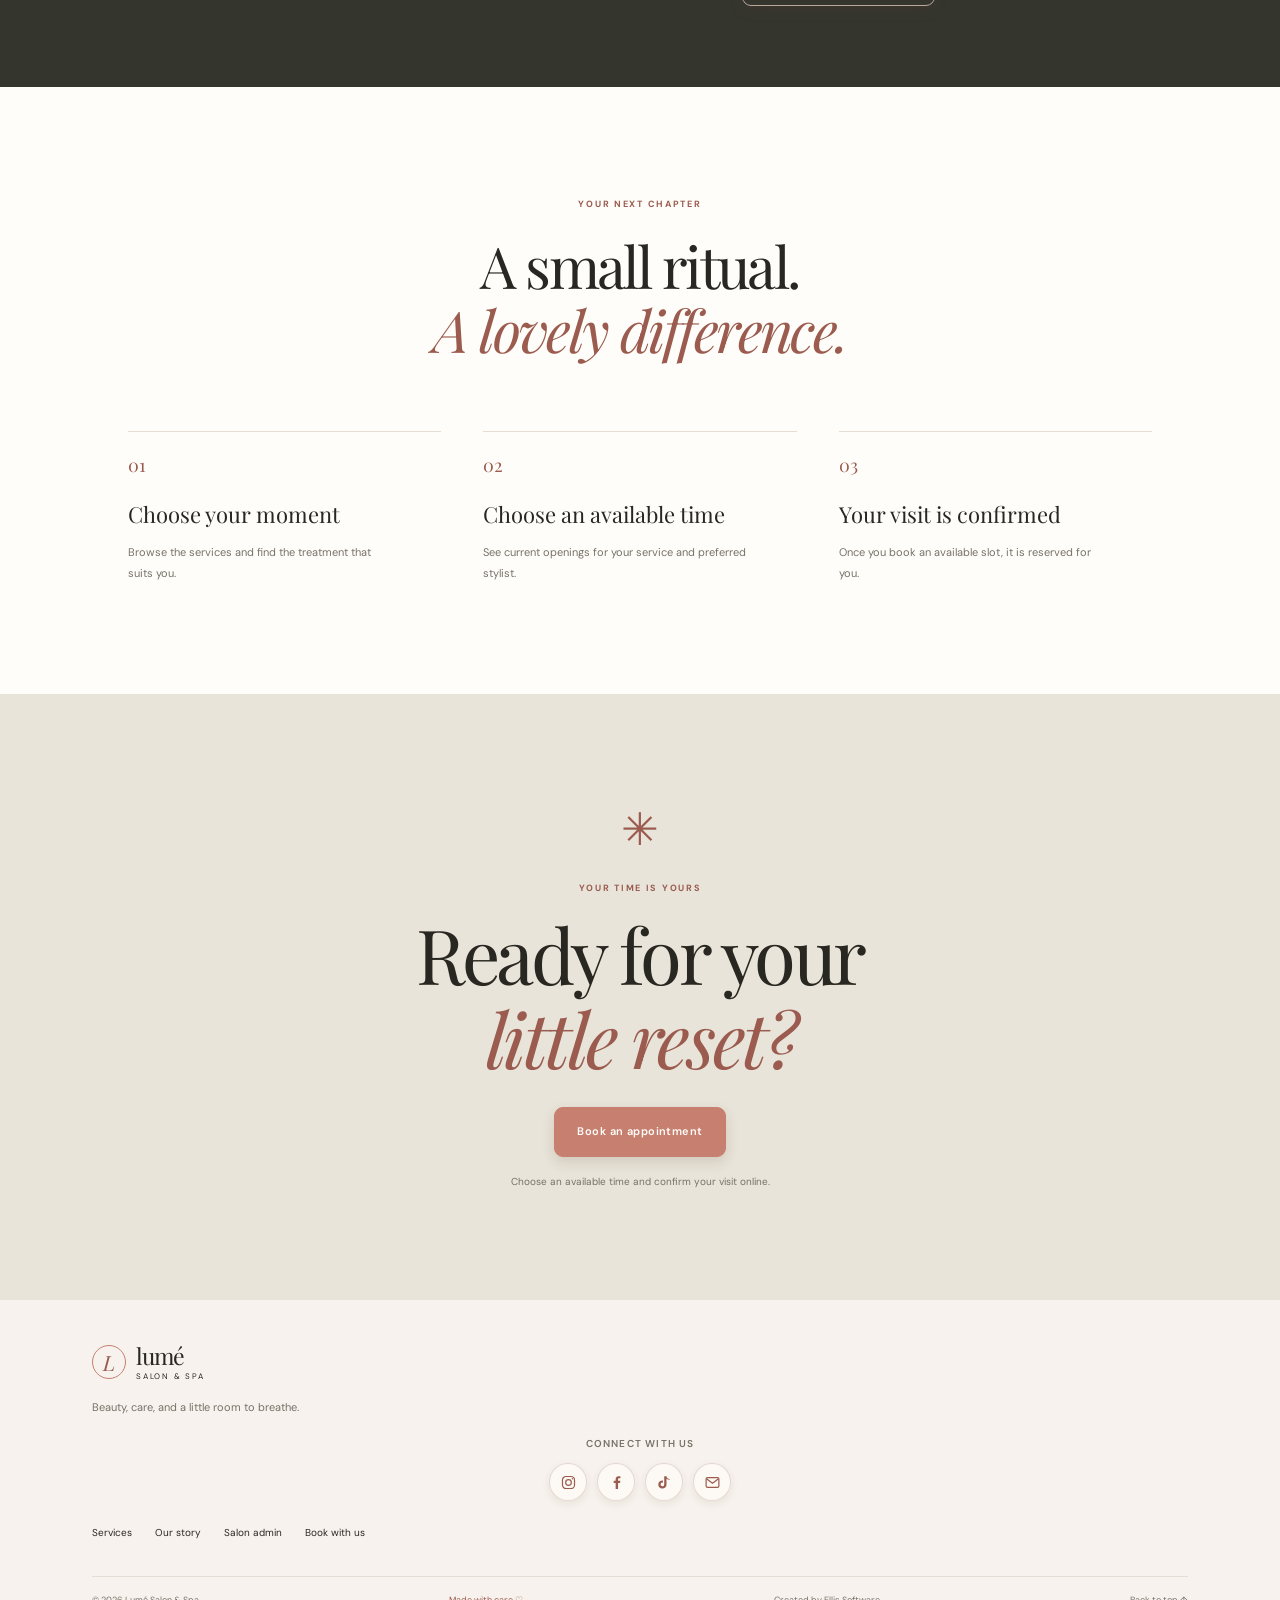
==== commit fe183a08: "ui changes" ====
--- a/lume_salon_website/index.html
+++ b/lume_salon_website/index.html
@@ -5,7 +5,7 @@
   <meta name="viewport" content="width=device-width, initial-scale=1.0">
   <meta name="theme-color" content="#f7f2ed">
   <meta name="description" content="Discover your next look at Lumé Salon & Spa. Explore services and book an available appointment online.">
-  <title>Lumé Salon & Spa — Your moment to glow</title>
+  <title>Lumé Salon & Spa  Your moment to glow</title>
   <link rel="preconnect" href="https://fonts.googleapis.com">
   <link rel="preconnect" href="https://fonts.gstatic.com" crossorigin>
   <link href="https://fonts.googleapis.com/css2?family=DM+Sans:wght@400;500;600;700&family=Playfair+Display:wght@400;500;600;700&display=swap" rel="stylesheet">
@@ -27,7 +27,7 @@
     <button class="menu-toggle" type="button" aria-expanded="false" aria-controls="primary-nav" aria-label="Open navigation"><span></span><span></span></button>
     <nav id="primary-nav" class="nav">
       <a href="#services">Services</a><a href="#about">Our story</a><a href="#experience">The experience</a>
-      <button class="button button-small nav-book" type="button" data-open-booking>Book an appointment <span aria-hidden="true">↗</span></button>
+      <button class="button button-small nav-book" type="button" data-open-booking>Book an appointment</button>
     </nav>
   </header>
 
@@ -38,8 +38,8 @@
         <h1>Make time<br>to <em>feel beautiful.</em></h1>
         <p class="hero-text">A thoughtful blend of expert styling, restorative treatments, and a little space just for you.</p>
         <div class="hero-actions">
-          <button class="button" type="button" data-open-booking>Book your visit <span aria-hidden="true">↗</span></button>
-          <a class="text-link" href="#services">Explore our services <span aria-hidden="true">↓</span></a>
+          <button class="button" type="button" data-open-booking>Book your visit</button>
+          <a class="text-link" href="#services">Explore our services</a>
         </div>
         <div class="hero-note"><div class="avatar-stack" aria-hidden="true"><span>✦</span><span>✧</span><span>♡</span></div><p><strong>Your reset starts here.</strong><br><span>Hair, skin & wellness in one place.</span></p></div>
       </div>
@@ -56,14 +56,14 @@
       <div class="intro-content">
         <h2>Beauty is not just how you look.<br><em>It's how you leave feeling.</em></h2>
         <p>Consider this your invitation to slow down. From the finishing touch to the full reset, our salon is a welcoming space for self-expression, care, and confidence.</p>
-        <a class="text-link" href="#experience">A little more about us <span aria-hidden="true">↗</span></a>
+        <a class="text-link" href="#experience">A little more about us</a>
       </div>
       <div class="intro-flower" aria-hidden="true">✳</div>
     </section>
 
     <section class="services section-pad" id="services">
       <div class="section-heading">
-        <div><p class="eyebrow"><span class="eyebrow-line"></span> FIND YOUR FEEL-GOOD</p><h2>Made for <em>your kind</em><br>of beautiful.</h2></div>
+        <div><p class="eyebrow"><span class="eyebrow-line"></span> FIND YOUR FEEL GOOD</p><h2>Made for <em>your kind</em><br>of beautiful.</h2></div>
         <p>From a fresh new style to a much-needed pause, find the service that feels right for you.</p>
       </div>
       <div class="service-controls" role="group" aria-label="Filter services">
@@ -79,11 +79,11 @@
 
     <section class="quote-band" id="experience">
       <div class="quote-image"><img src="https://images.unsplash.com/photo-1522337360788-8b13dee7a37e?auto=format&fit=crop&w=1000&q=85" alt="Stylist carefully working on a client's hair" loading="lazy"></div>
-      <div class="quote-content"><span class="quote-mark">“</span><p class="eyebrow">THE LUMÉ PROMISE</p><h2>Come as you are.<br><em>Leave a little lighter.</em></h2><p>Good service is about more than the final look. It's listening, thoughtful details, and making sure you feel cared for from hello to goodbye.</p><button class="button button-light" type="button" data-open-booking>Save a little time for you <span aria-hidden="true">↗</span></button></div>
+      <div class="quote-content"><span class="quote-mark">“</span><p class="eyebrow">THE LUMÉ PROMISE</p><h2>Come as you are.<br><em>Leave a little lighter.</em></h2><p>Good service is about more than the final look. It's listening, thoughtful details, and making sure you feel cared for from hello to goodbye.</p><button class="button button-light" type="button" data-open-booking>Save a little time for you</button></div>
     </section>
 
     <section class="ritual section-pad">
-      <div class="ritual-heading"><p class="eyebrow"><span class="eyebrow-line"></span> YOUR NEXT CHAPTER</p><h2>A small ritual.<br><em>A lovely difference.</em></h2></div>
+      <div class="ritual-heading"><p class="eyebrow"> YOUR NEXT CHAPTER</p><h2>A small ritual.<br><em>A lovely difference.</em></h2></div>
       <div class="ritual-steps">
         <div><span>01</span><h3>Choose your moment</h3><p>Browse the services and find the treatment that suits you.</p></div>
         <div><span>02</span><h3>Choose an available time</h3><p>See current openings for your service and preferred stylist.</p></div>
@@ -92,15 +92,32 @@
     </section>
 
     <section class="final-cta">
-      <div class="cta-flower" aria-hidden="true">✳</div><p class="eyebrow">YOUR TIME IS YOURS</p><h2>Ready for your<br><em>little reset?</em></h2><button class="button" type="button" data-open-booking>Book an appointment <span aria-hidden="true">↗</span></button><p class="cta-small">Choose an available time and confirm your visit online.</p>
+      <div class="cta-flower" aria-hidden="true">✳</div><p class="eyebrow">YOUR TIME IS YOURS</p><h2>Ready for your<br><em>little reset?</em></h2><button class="button" type="button" data-open-booking>Book an appointment</button><p class="cta-small">Choose an available time and confirm your visit online.</p>
     </section>
   </main>
 
   <footer class="footer">
     <a class="brand footer-brand" href="#home"><span class="brand-mark">L</span><span class="brand-name">lumé<span class="brand-sub">SALON & SPA</span></span></a>
     <p>Beauty, care, and a little room to breathe.</p>
+    <div class="footer-social" aria-label="Connect with Lumé Salon and Spa">
+      <span class="footer-social-label">Connect with us</span>
+      <div class="footer-social-links">
+        <a href="https://www.instagram.com/lume.salon.demo/" target="_blank" rel="noopener noreferrer" aria-label="Instagram (demo link)" title="Instagram">
+          <svg viewBox="0 0 24 24" aria-hidden="true"><rect x="3.5" y="3.5" width="17" height="17" rx="5"></rect><circle cx="12" cy="12" r="4"></circle><circle class="icon-fill" cx="17.6" cy="6.8" r="1"></circle></svg>
+        </a>
+        <a href="https://www.facebook.com/lume.salon.demo/" target="_blank" rel="noopener noreferrer" aria-label="Facebook (demo link)" title="Facebook">
+          <svg viewBox="0 0 24 24" aria-hidden="true"><path d="M14.2 21v-8.2H17l.4-3.2h-3.2v-2c0-.9.3-1.5 1.6-1.5h1.7V3.2c-.3 0-1.3-.2-2.5-.2-2.5 0-4.2 1.5-4.2 4.3v2.3H8v3.2h2.8V21h3.4z"></path></svg>
+        </a>
+        <a href="https://www.tiktok.com/@lume.salon.demo" target="_blank" rel="noopener noreferrer" aria-label="TikTok (demo link)" title="TikTok">
+          <svg viewBox="0 0 24 24" aria-hidden="true"><path d="M19.2 8.2a7.1 7.1 0 0 1-4.4-1.5v8.1a5.8 5.8 0 1 1-5-5.7v3.2a2.6 2.6 0 1 0 1.8 2.5V3h3.2c.2 2.1 1.9 3.8 4.4 4v1.2z"></path></svg>
+        </a>
+        <a href="mailto:hello@lumesalon.example" aria-label="Email Lumé Salon and Spa (demo address)" title="Email">
+          <svg viewBox="0 0 24 24" aria-hidden="true"><rect x="3" y="5" width="18" height="14" rx="2"></rect><path d="m4 7 8 6 8-6"></path></svg>
+        </a>
+      </div>
+    </div>
     <div class="footer-links"><a href="#services">Services</a><a href="#about">Our story</a><a href="admin-live.html">Salon admin</a><button type="button" data-open-booking>Book with us</button></div>
-    <div class="footer-bottom"><span>© <span id="year"></span> Lumé Salon & Spa</span><span>Made with care <span aria-hidden="true">♡</span></span><a href="#home">Back to top ↑</a></div>
+    <div class="footer-bottom"><span>© <span id="year"></span> Lumé Salon & Spa</span><span>Made with care <span aria-hidden="true">♡</span></span><span>Created by Ellis Software</span><a href="#home">Back to top ↑</a></div>
   </footer>
 
   <div class="modal" id="booking-modal" aria-hidden="true">
@@ -115,7 +132,19 @@
           <div class="field"><label for="customer-name">Your name <span>*</span></label><input id="customer-name" name="name" autocomplete="name" required maxlength="80" placeholder="Full name"></div>
           <div class="field"><label for="customer-phone">Phone number <span>*</span></label><input id="customer-phone" name="phone" type="tel" autocomplete="tel" required maxlength="25" placeholder="+1 876 ..."></div>
         </div>
-        <fieldset class="field service-picker"><legend>Choose your services <span>*</span></legend><p class="field-hint">Select one or more. Your appointment will be long enough for all selected services.</p><div id="service-select" class="booking-service-options"></div><p class="selected-services-summary" id="selected-services-summary" aria-live="polite"></p></fieldset>
+        <fieldset class="field service-picker">
+          <legend>Choose your services <span>*</span></legend>
+          <p class="field-hint">Add one or more services. We’ll find a time long enough for everything you choose.</p>
+          <div id="service-select" class="selected-services-list" aria-live="polite"></div>
+          <button class="add-services-button" id="add-services-button" type="button" aria-expanded="false" aria-controls="service-search-panel">Add services</button>
+          <div class="service-search-panel" id="service-search-panel" hidden>
+            <label class="visually-hidden" for="service-search">Search services</label>
+            <input id="service-search" type="search" autocomplete="off" placeholder="Search services..." role="combobox" aria-autocomplete="list" aria-controls="service-suggestions" aria-expanded="true">
+            <div class="service-suggestions" id="service-suggestions" role="listbox" aria-label="Matching services"></div>
+            <p class="service-search-message" id="service-search-message">Type a service name to see suggestions.</p>
+          </div>
+          <p class="selected-services-summary" id="selected-services-summary" aria-live="polite">Choose at least one service to continue.</p>
+        </fieldset>
         <div class="field"><label for="stylist">Preferred stylist</label><select id="stylist" name="stylist"><option value="">Any available stylist</option></select></div>
         <div class="form-row">
           <div class="field"><label for="booking-date">Appointment date <span>*</span></label><input id="booking-date" name="date" type="date" required></div>
--- a/lume_salon_website/css/catalog-interactions.css
+++ b/lume_salon_website/css/catalog-interactions.css
@@ -28,12 +28,17 @@
 }
 
 .service-image {
+  position: absolute;
+  inset: 0;
+  width: 100%;
+  height: 100%;
+  object-fit: cover;
+  opacity: 0;
+  transition: opacity 1.4s cubic-bezier(.22, .61, .36, 1), transform .8s ease;
+}
+
+.service-image.is-visible {
   opacity: 1;
-  transition: opacity .35s ease, transform .55s;
-}
-
-.service-image.is-changing {
-  opacity: .18;
 }
 
 .service-image-indicators {
@@ -76,62 +81,154 @@
   line-height: 1.6;
 }
 
-.booking-service-options {
-  display: grid;
-  gap: 11px;
-  max-height: 225px;
+.selected-services-list {
+  display: flex;
+  flex-wrap: wrap;
+  gap: 7px;
+  min-height: 30px;
+  margin-bottom: 8px;
+}
+
+.service-selection-empty {
+  align-self: center;
+  color: var(--muted);
+  font-size: 10px;
+}
+
+.selected-service-chip {
+  display: inline-flex;
+  align-items: center;
+  gap: 8px;
+  padding: 6px 7px 6px 10px;
+  border: 1px solid rgba(155, 91, 79, .25);
+  border-radius: 999px;
+  background: #f8eee9;
+  color: var(--rose-dark);
+  font-size: 10px;
+  font-weight: 600;
+}
+
+.remove-service-button {
+  display: grid;
+  width: 19px;
+  height: 19px;
+  place-items: center;
+  padding: 0;
+  border: 0;
+  border-radius: 50%;
+  background: rgba(155, 91, 79, .12);
+  color: var(--rose-dark);
+  cursor: pointer;
+  font-size: 15px;
+  line-height: 1;
+}
+
+.add-services-button {
+  padding: 8px 13px;
+  border: 1px solid rgba(155, 91, 79, .35);
+  border-radius: 8px;
+  background: var(--paper);
+  box-shadow: 0 3px 8px rgba(53, 39, 30, .08);
+  color: var(--rose-dark);
+  cursor: pointer;
+  font: inherit;
+  font-size: 10px;
+  font-weight: 700;
+}
+
+.add-services-button:hover,
+.add-services-button[aria-expanded="true"] {
+  background: #f8eee9;
+}
+
+.service-search-panel {
+  margin-top: 9px;
+  padding: 10px;
+  border: 1px solid var(--line);
+  border-radius: 9px;
+  background: rgba(255, 253, 249, .9);
+}
+
+.service-search-panel[hidden] {
+  display: none;
+}
+
+.service-search-panel input {
+  width: 100%;
+  min-height: 38px;
+  padding: 8px 10px;
+  border: 1px solid var(--line);
+  border-radius: 7px;
+  background: white;
+  color: var(--ink);
+  font: inherit;
+  font-size: 12px;
+}
+
+.service-suggestions {
+  display: grid;
+  max-height: 190px;
   overflow-y: auto;
-  padding: 11px;
-  border: 1px solid var(--line);
-  background: rgba(255, 253, 249, .7);
-}
-
-.booking-service-group {
-  margin: 0 0 6px;
-  color: var(--rose-dark);
-  font-size: 9px;
-  font-weight: 700;
-  letter-spacing: .1em;
-  text-transform: uppercase;
-}
-
-.booking-service-group-options {
-  display: grid;
-  gap: 6px;
-}
-
-.booking-service-option {
+  margin-top: 7px;
+}
+
+.service-suggestion {
   display: flex;
   align-items: center;
-  gap: 9px;
-  padding: 8px;
-  border: 1px solid transparent;
-  border-radius: 7px;
+  justify-content: space-between;
+  gap: 12px;
+  padding: 9px 7px;
+  border: 0;
+  border-bottom: 1px solid var(--line);
+  background: transparent;
+  color: var(--ink);
   cursor: pointer;
-}
-
-.booking-service-option:has(input:checked) {
-  border-color: rgba(155, 91, 79, .35);
+  text-align: left;
+}
+
+.service-suggestion:last-child {
+  border-bottom: 0;
+}
+
+.service-suggestion:hover,
+.service-suggestion:focus-visible {
+  border-radius: 6px;
   background: #f8eee9;
 }
 
-.booking-service-option input {
-  flex: 0 0 auto;
-  accent-color: var(--rose-dark);
-}
-
-.booking-service-copy {
-  display: grid;
-  gap: 2px;
-}
-
-.booking-service-copy strong {
-  font-size: 10px;
-}
-
-.booking-service-copy small {
+.service-suggestion-copy {
+  display: grid;
+  gap: 3px;
+}
+
+.service-suggestion-copy strong {
+  font-size: 11px;
+}
+
+.service-suggestion-copy small {
   color: var(--muted);
   font-size: 9px;
+}
+
+.service-suggestion-add {
+  color: var(--rose-dark);
+  font-size: 18px;
+}
+
+.service-search-message {
+  margin: 7px 0 0;
+  color: var(--muted);
+  font-size: 10px;
+}
+
+.visually-hidden {
+  position: absolute;
+  width: 1px;
+  height: 1px;
+  overflow: hidden;
+  clip: rect(0, 0, 0, 0);
+  white-space: nowrap;
+  clip-path: inset(50%);
 }
 
 .selected-services-summary {
@@ -147,8 +244,73 @@
   box-shadow: none;
 }
 
+.footer-social {
+  display: grid;
+  justify-items: center;
+  gap: 11px;
+  margin: 20px 0 24px;
+}
+
+.footer-social-label {
+  color: var(--muted);
+  font-size: 10px;
+  font-weight: 600;
+  letter-spacing: .12em;
+  text-transform: uppercase;
+}
+
+.footer-social-links {
+  display: flex;
+  flex-wrap: wrap;
+  justify-content: center;
+  gap: 10px;
+}
+
+.footer-social-links a {
+  display: grid;
+  width: 38px;
+  height: 38px;
+  place-items: center;
+  border: 1px solid rgba(155, 91, 79, .22);
+  border-radius: 50%;
+  background: rgba(255, 253, 249, .72);
+  box-shadow: 0 3px 9px rgba(53, 39, 30, .08);
+  color: var(--rose-dark);
+  transition: background .2s, color .2s, box-shadow .2s, transform .2s;
+}
+
+.footer-social-links a:hover,
+.footer-social-links a:focus-visible {
+  transform: translateY(-2px);
+  background: var(--rose-dark);
+  box-shadow: 0 5px 12px rgba(92, 54, 43, .18);
+  color: white;
+}
+
+.footer-social-links svg {
+  width: 17px;
+  height: 17px;
+  fill: none;
+  stroke: currentColor;
+  stroke-linecap: round;
+  stroke-linejoin: round;
+  stroke-width: 1.7;
+}
+
+.footer-social-links a:nth-child(2) svg,
+.footer-social-links a:nth-child(3) svg {
+  fill: currentColor;
+  stroke: none;
+}
+
+.footer-social-links .icon-fill {
+  fill: currentColor;
+  stroke: none;
+}
+
 @media (prefers-reduced-motion: reduce) {
-  .service-image {
+  .service-image,
+  .footer-social-links a {
     transition: none;
   }
 }
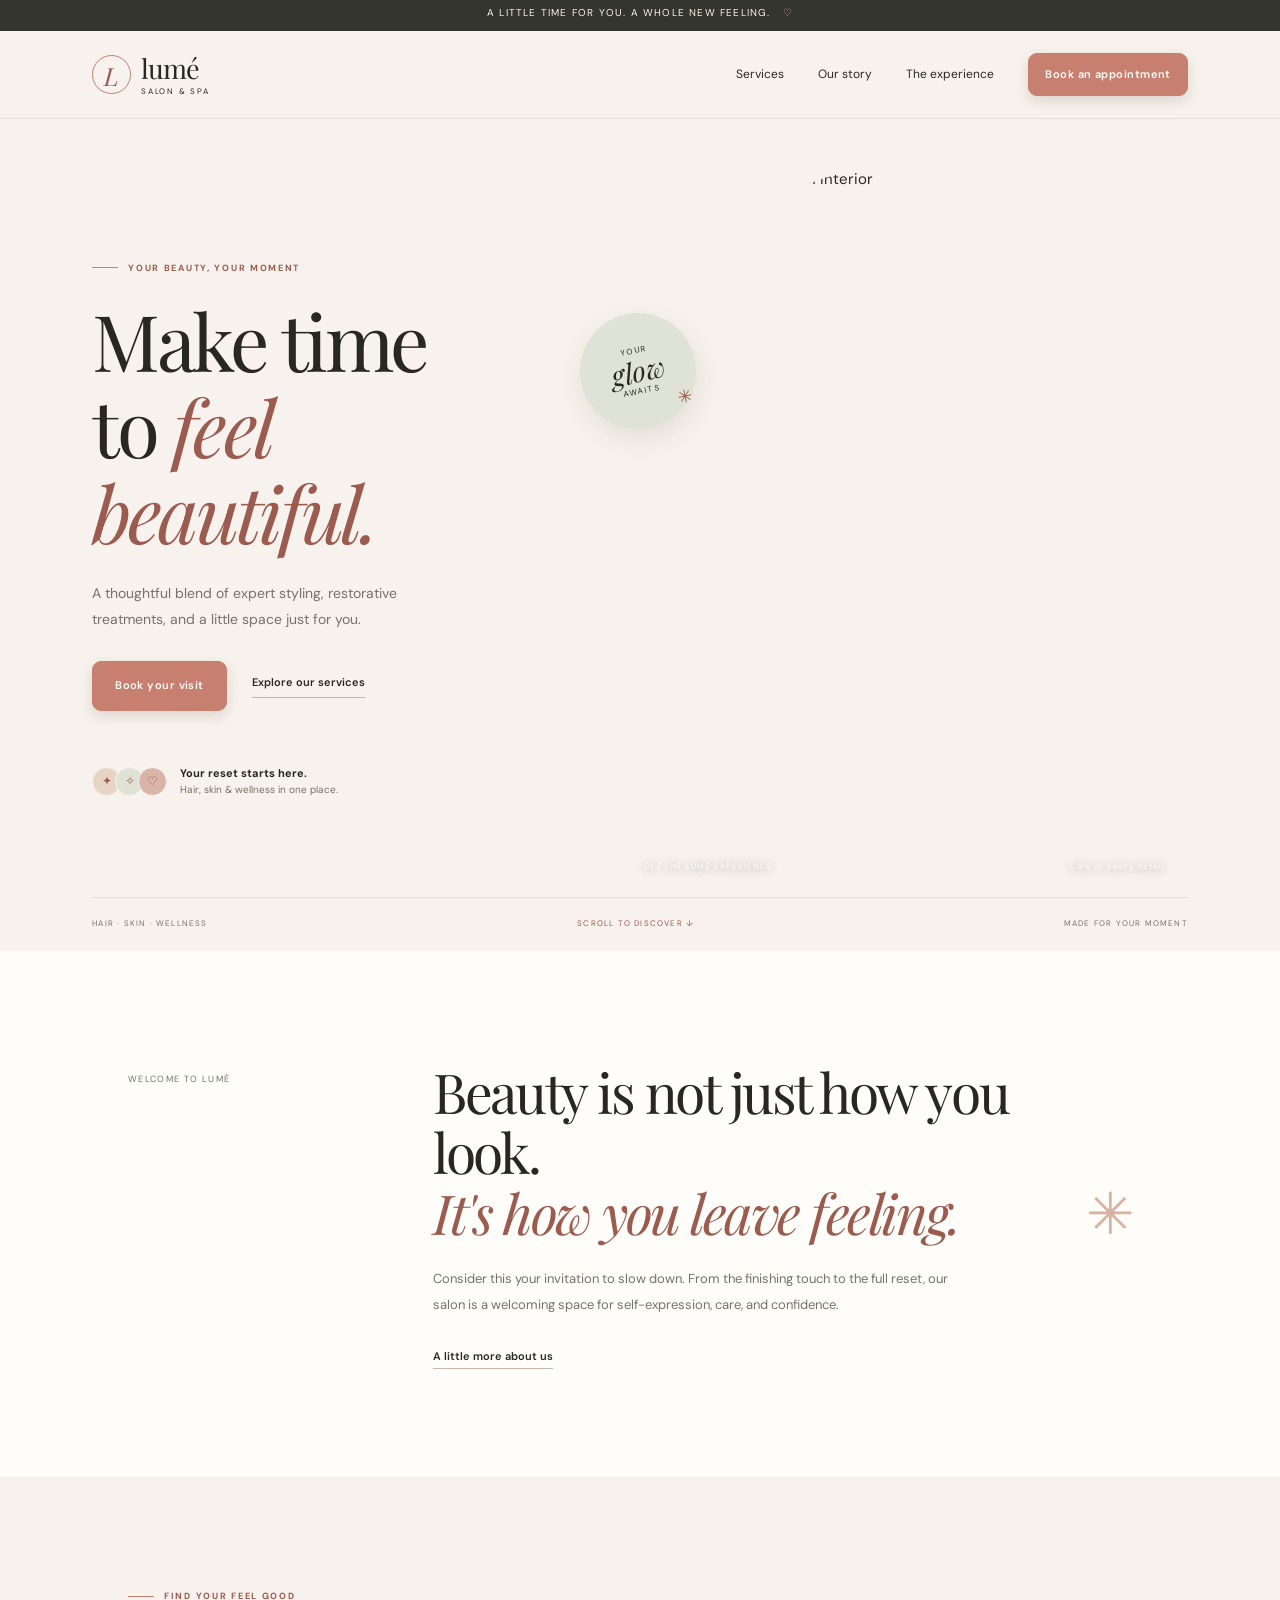
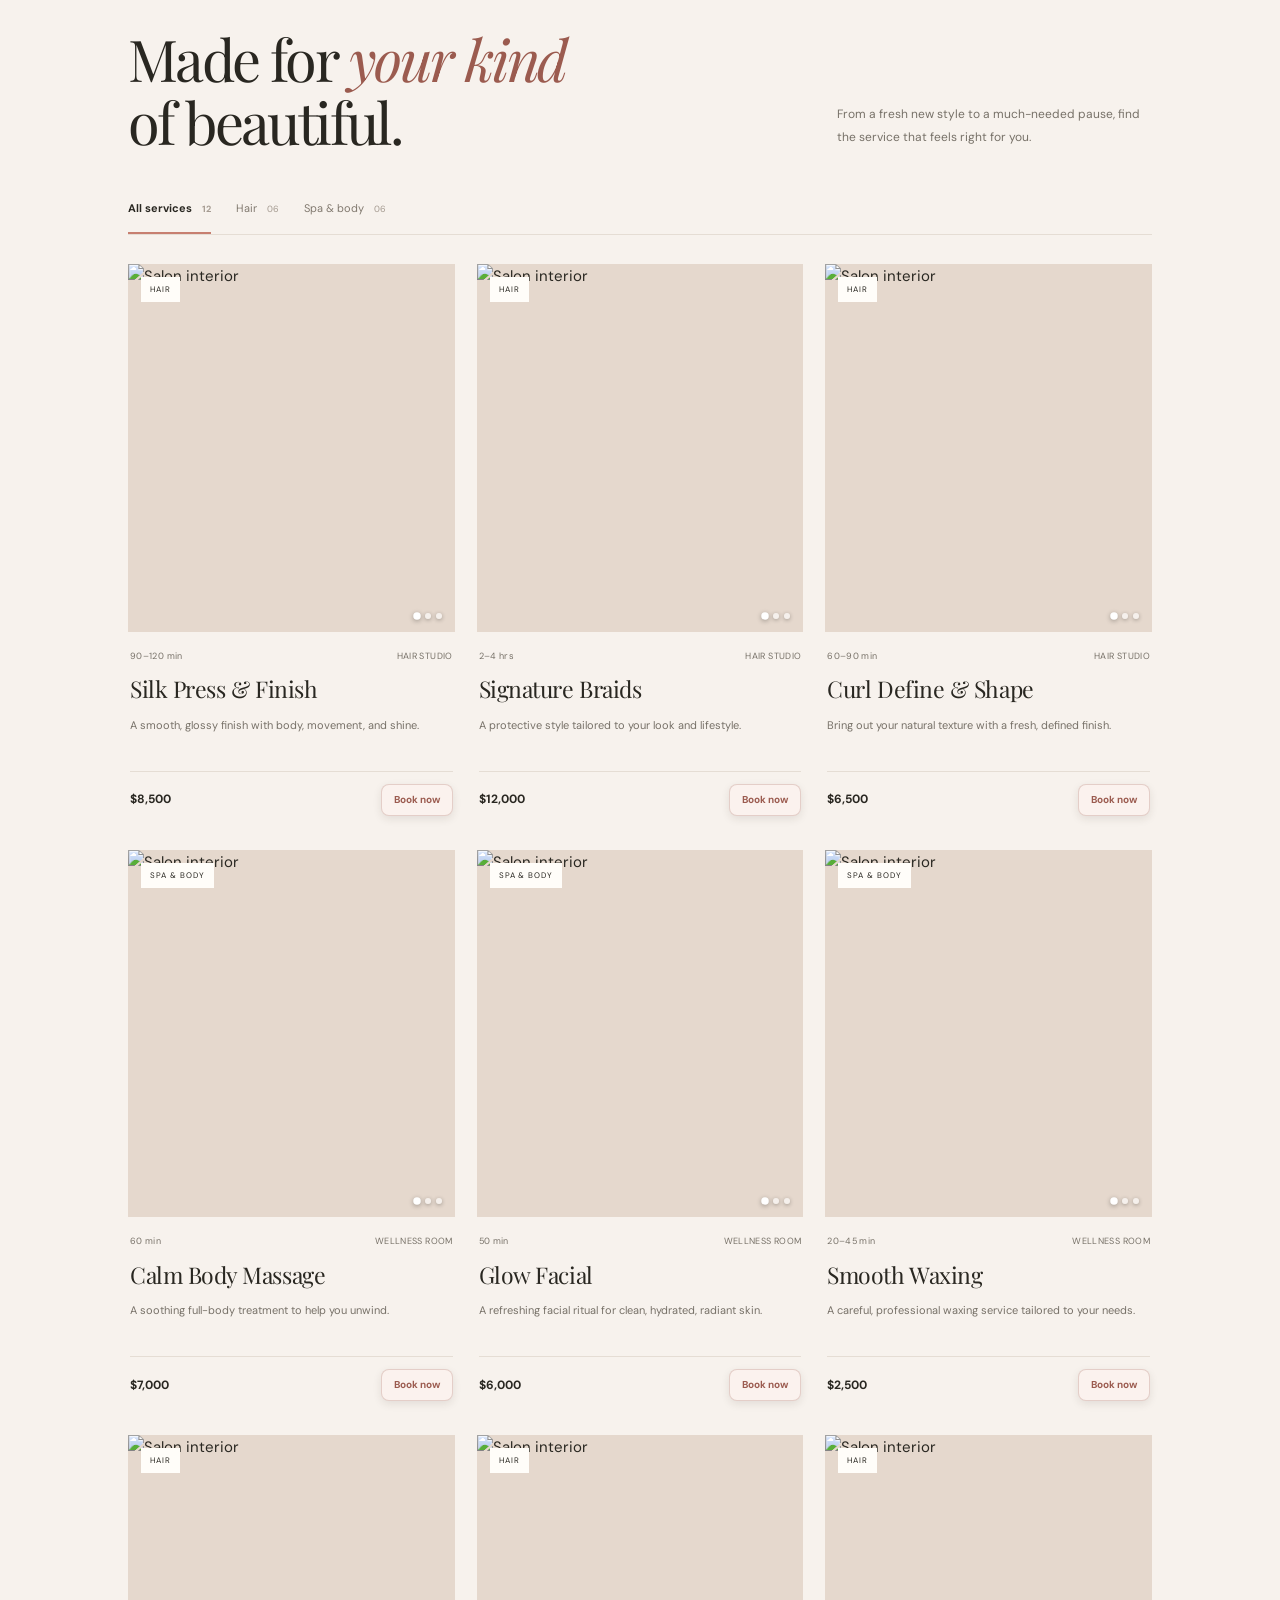
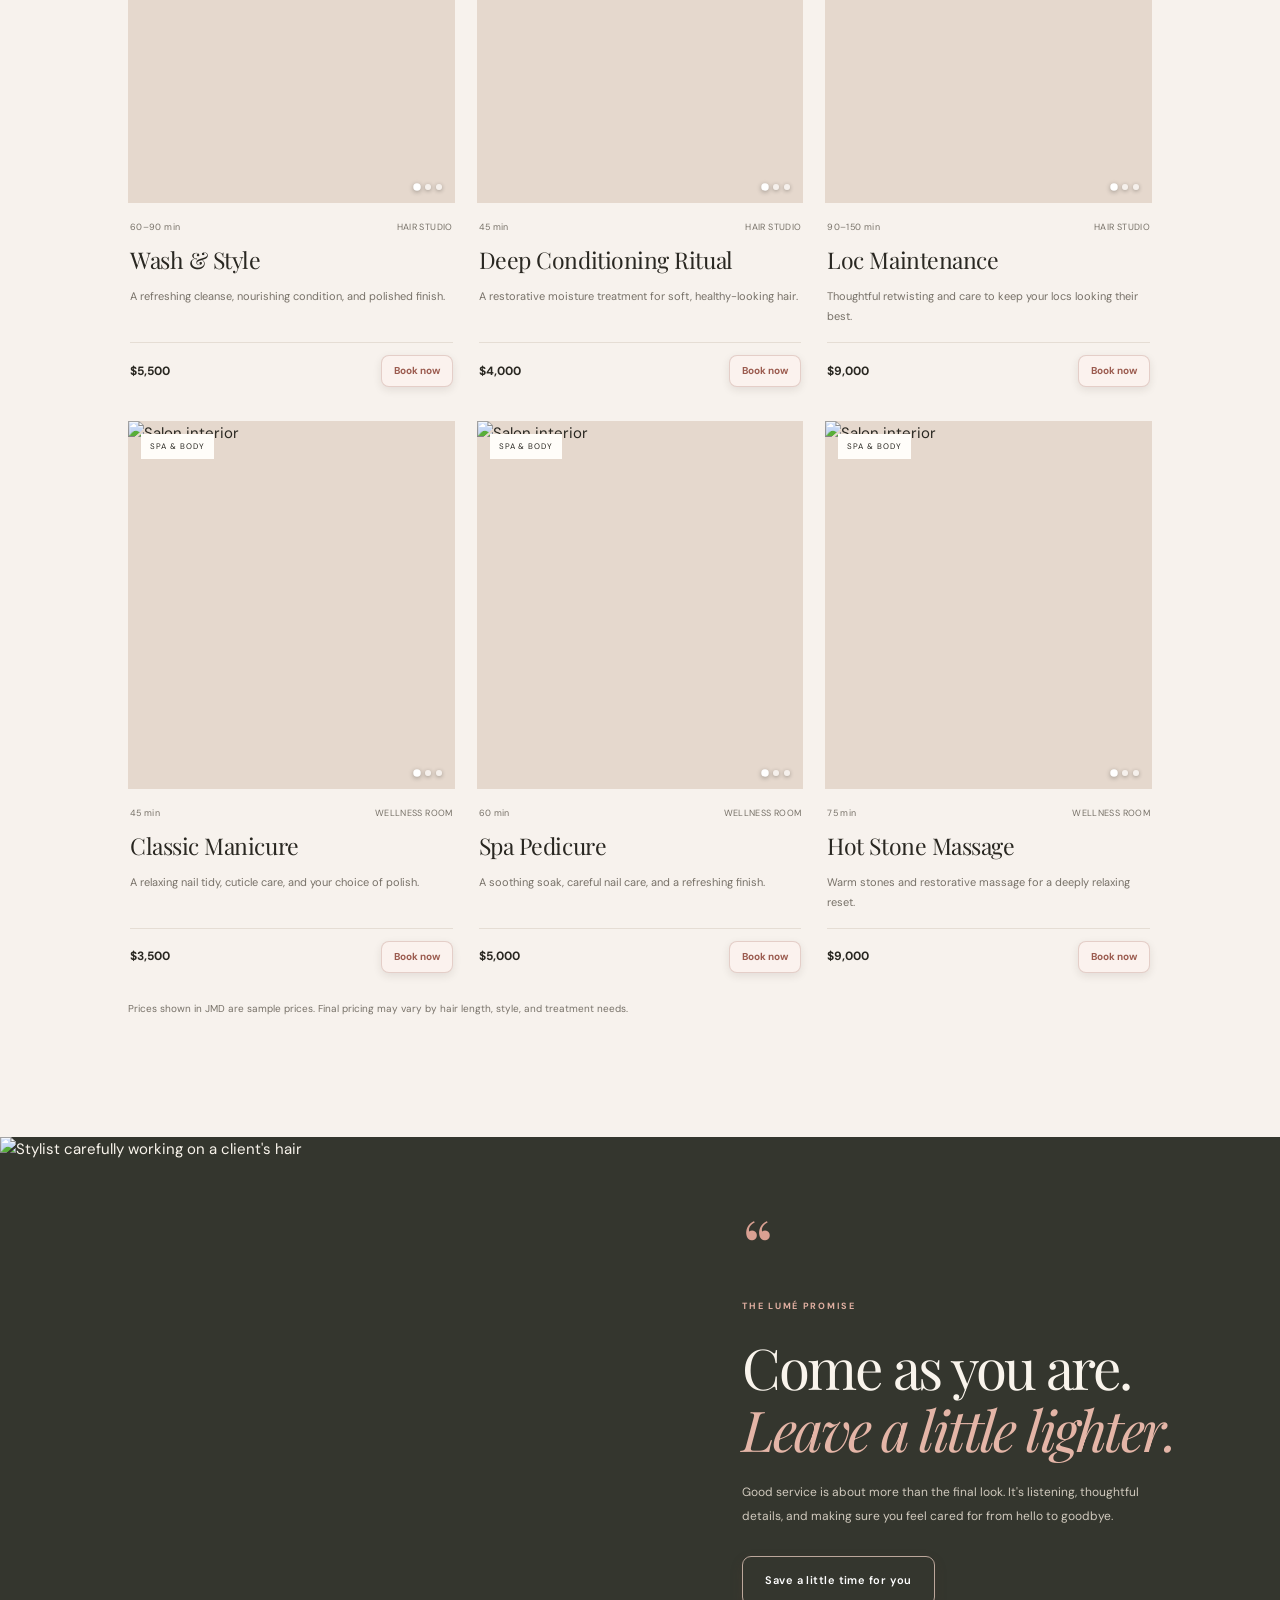
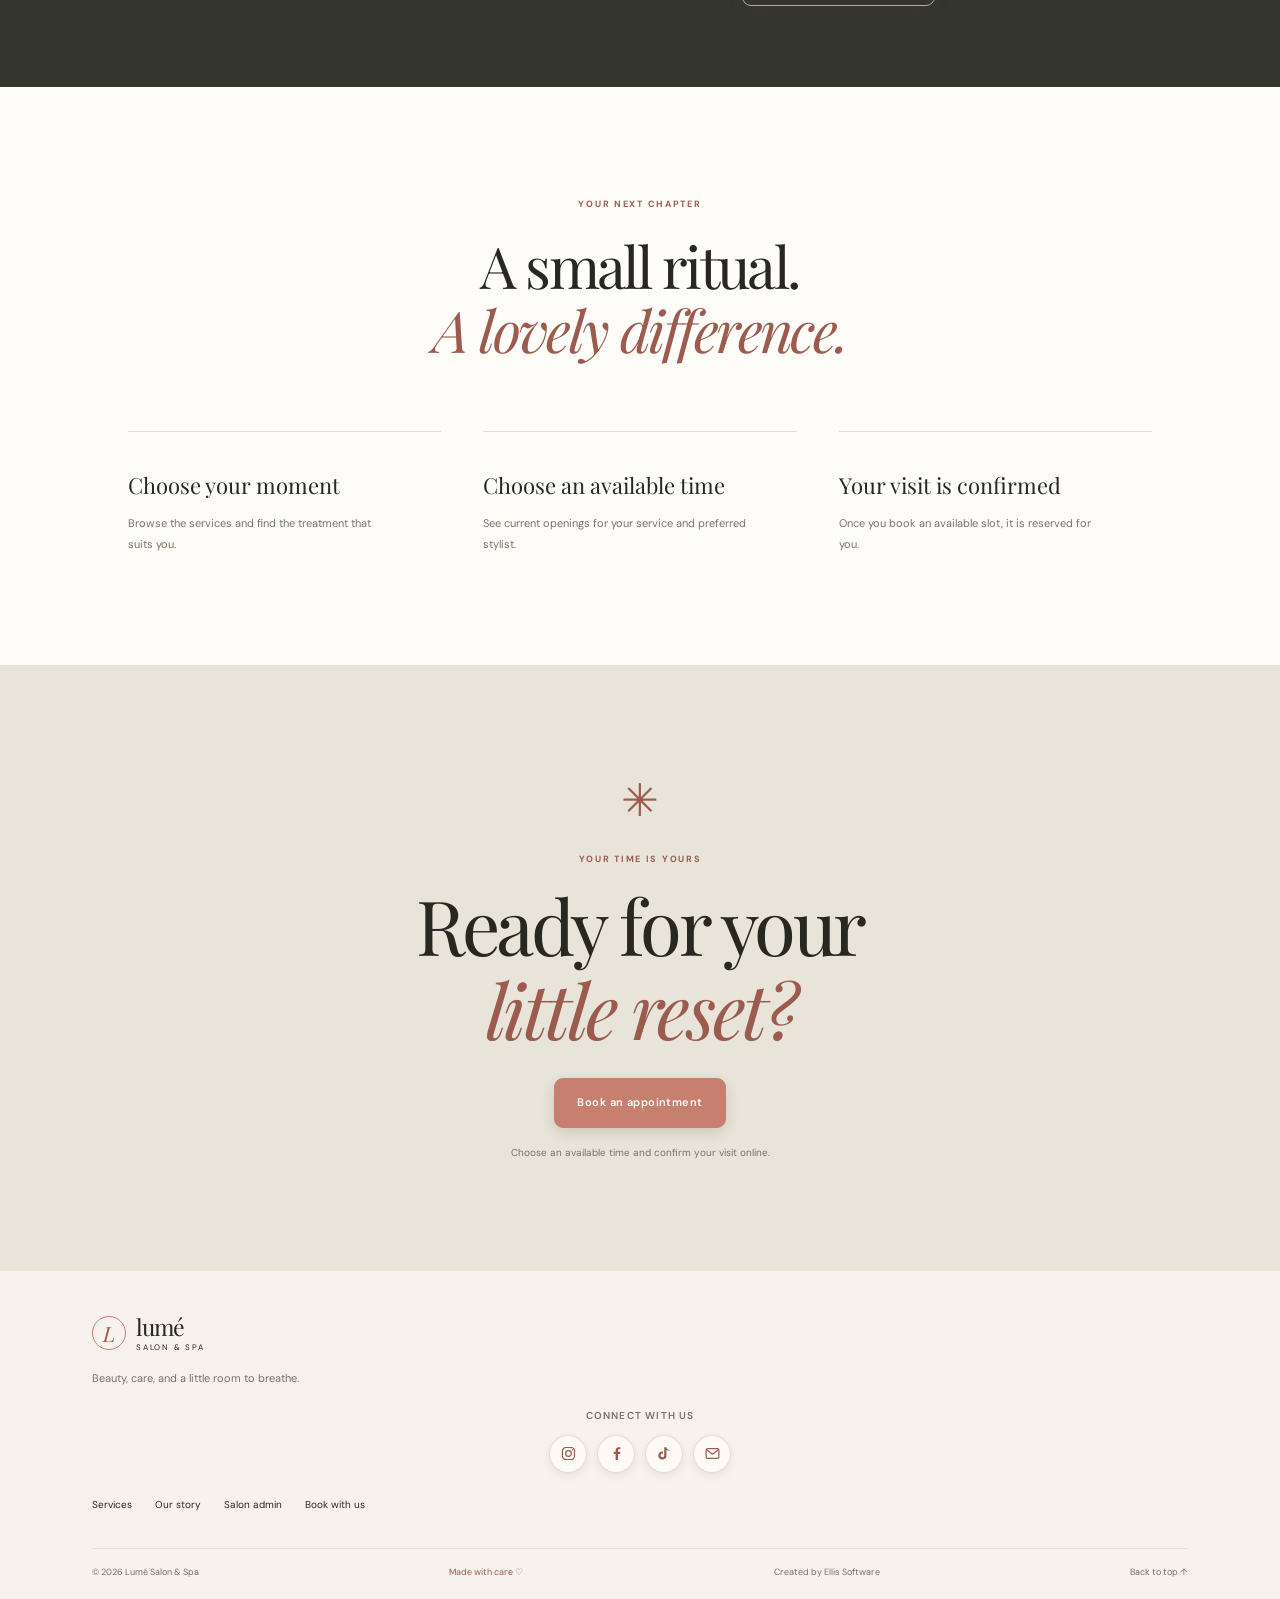
==== commit a4468a5e: "ui changes" ====
--- a/lume_salon_website/index.html
+++ b/lume_salon_website/index.html
@@ -52,7 +52,7 @@
     </section>
 
     <section class="intro section-pad" id="about">
-      <div class="intro-label"><span class="section-number">01</span><span>WELCOME TO LUMÉ</span></div>
+      <div class="intro-label"><span>WELCOME TO LUMÉ</span></div>
       <div class="intro-content">
         <h2>Beauty is not just how you look.<br><em>It's how you leave feeling.</em></h2>
         <p>Consider this your invitation to slow down. From the finishing touch to the full reset, our salon is a welcoming space for self-expression, care, and confidence.</p>
@@ -85,9 +85,9 @@
     <section class="ritual section-pad">
       <div class="ritual-heading"><p class="eyebrow"> YOUR NEXT CHAPTER</p><h2>A small ritual.<br><em>A lovely difference.</em></h2></div>
       <div class="ritual-steps">
-        <div><span>01</span><h3>Choose your moment</h3><p>Browse the services and find the treatment that suits you.</p></div>
-        <div><span>02</span><h3>Choose an available time</h3><p>See current openings for your service and preferred stylist.</p></div>
-        <div><span>03</span><h3>Your visit is confirmed</h3><p>Once you book an available slot, it is reserved for you.</p></div>
+        <div><h3>Choose your moment</h3><p>Browse the services and find the treatment that suits you.</p></div>
+        <div><h3>Choose an available time</h3><p>See current openings for your service and preferred stylist.</p></div>
+        <div><h3>Your visit is confirmed</h3><p>Once you book an available slot, it is reserved for you.</p></div>
       </div>
     </section>
 
@@ -152,7 +152,7 @@
         </div>
         <div class="field"><label for="booking-notes">Anything else we should know? <span class="optional">(optional)</span></label><textarea id="booking-notes" name="notes" rows="3" maxlength="500" placeholder="Style ideas, preferences, or questions…"></textarea></div>
         <p class="form-error" id="form-error" role="alert" hidden></p>
-        <button class="button submit-booking" type="submit" disabled>Confirm appointment <span aria-hidden="true">↗</span></button>
+        <button class="button submit-booking" type="submit" disabled>Confirm appointment</button>
         <p class="privacy-note">Your appointment is confirmed only after the salon's booking system reserves the selected time.</p>
       </form>
     </section>
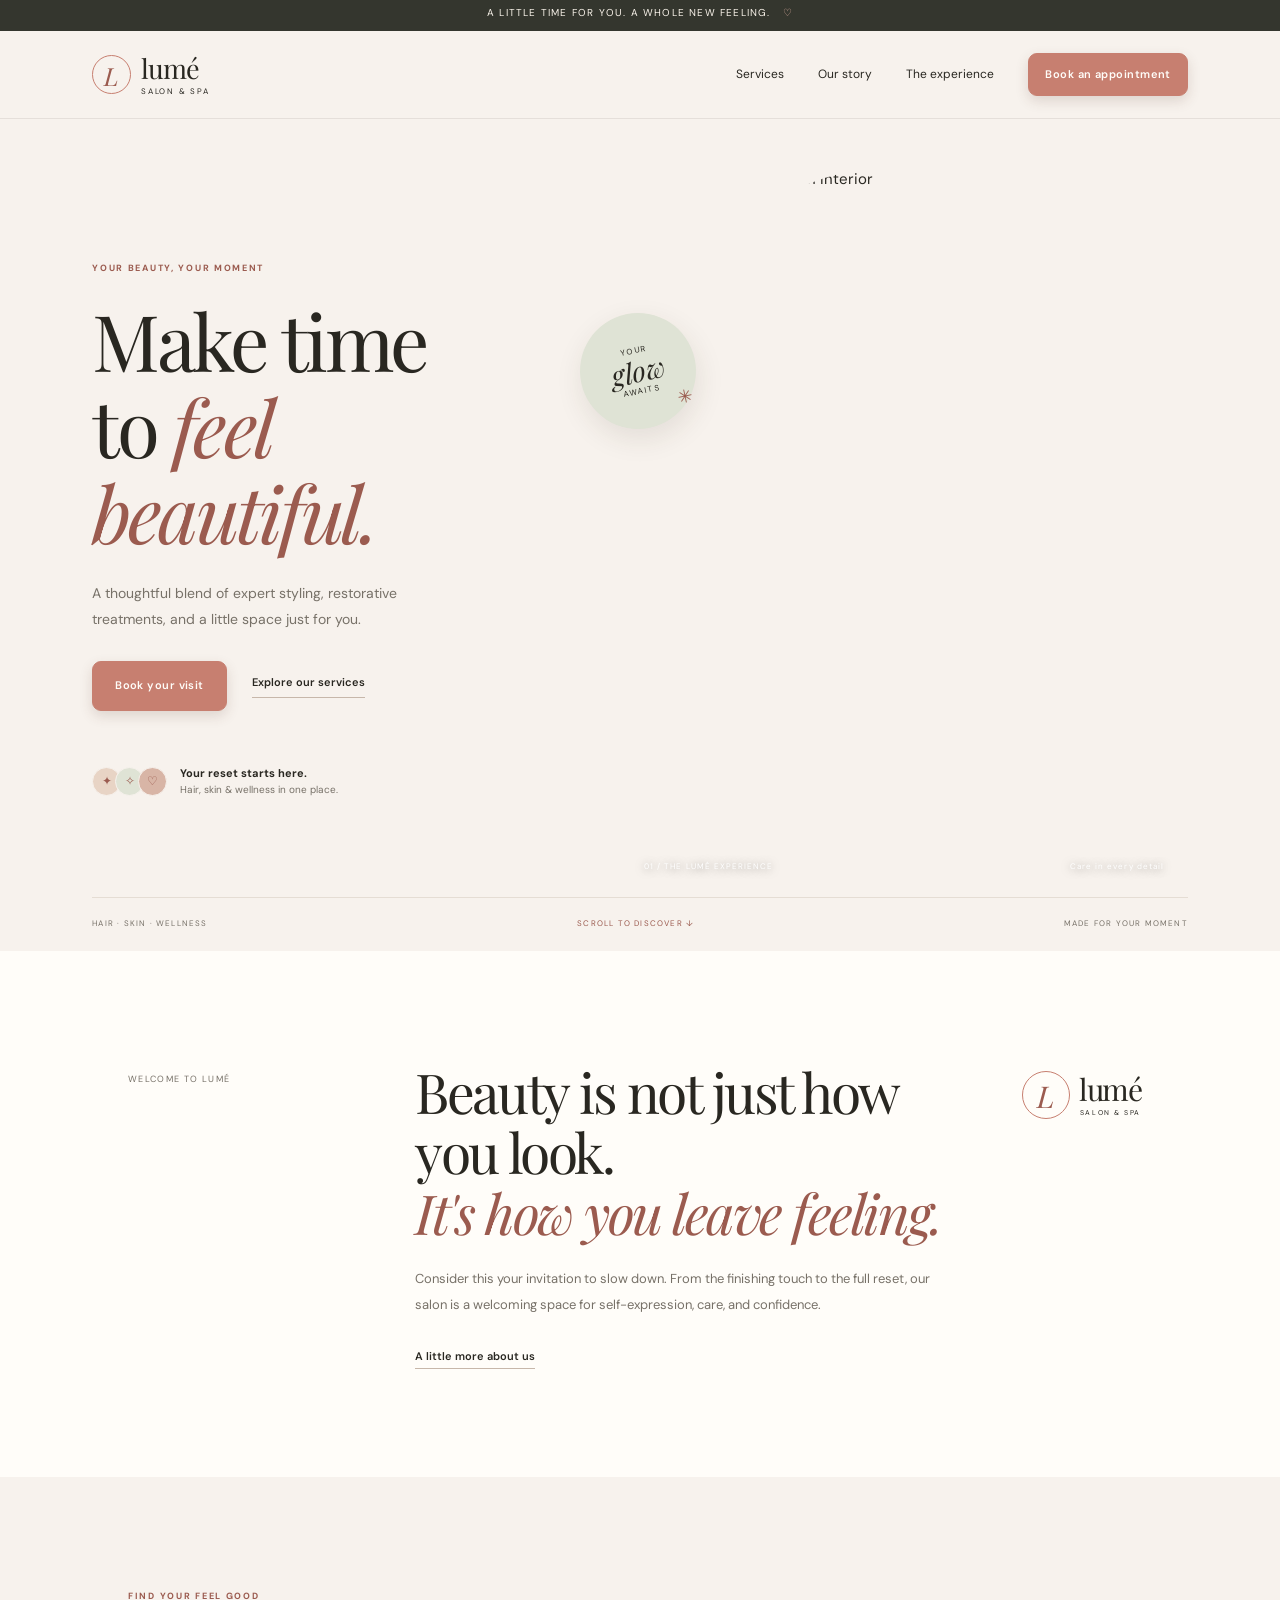
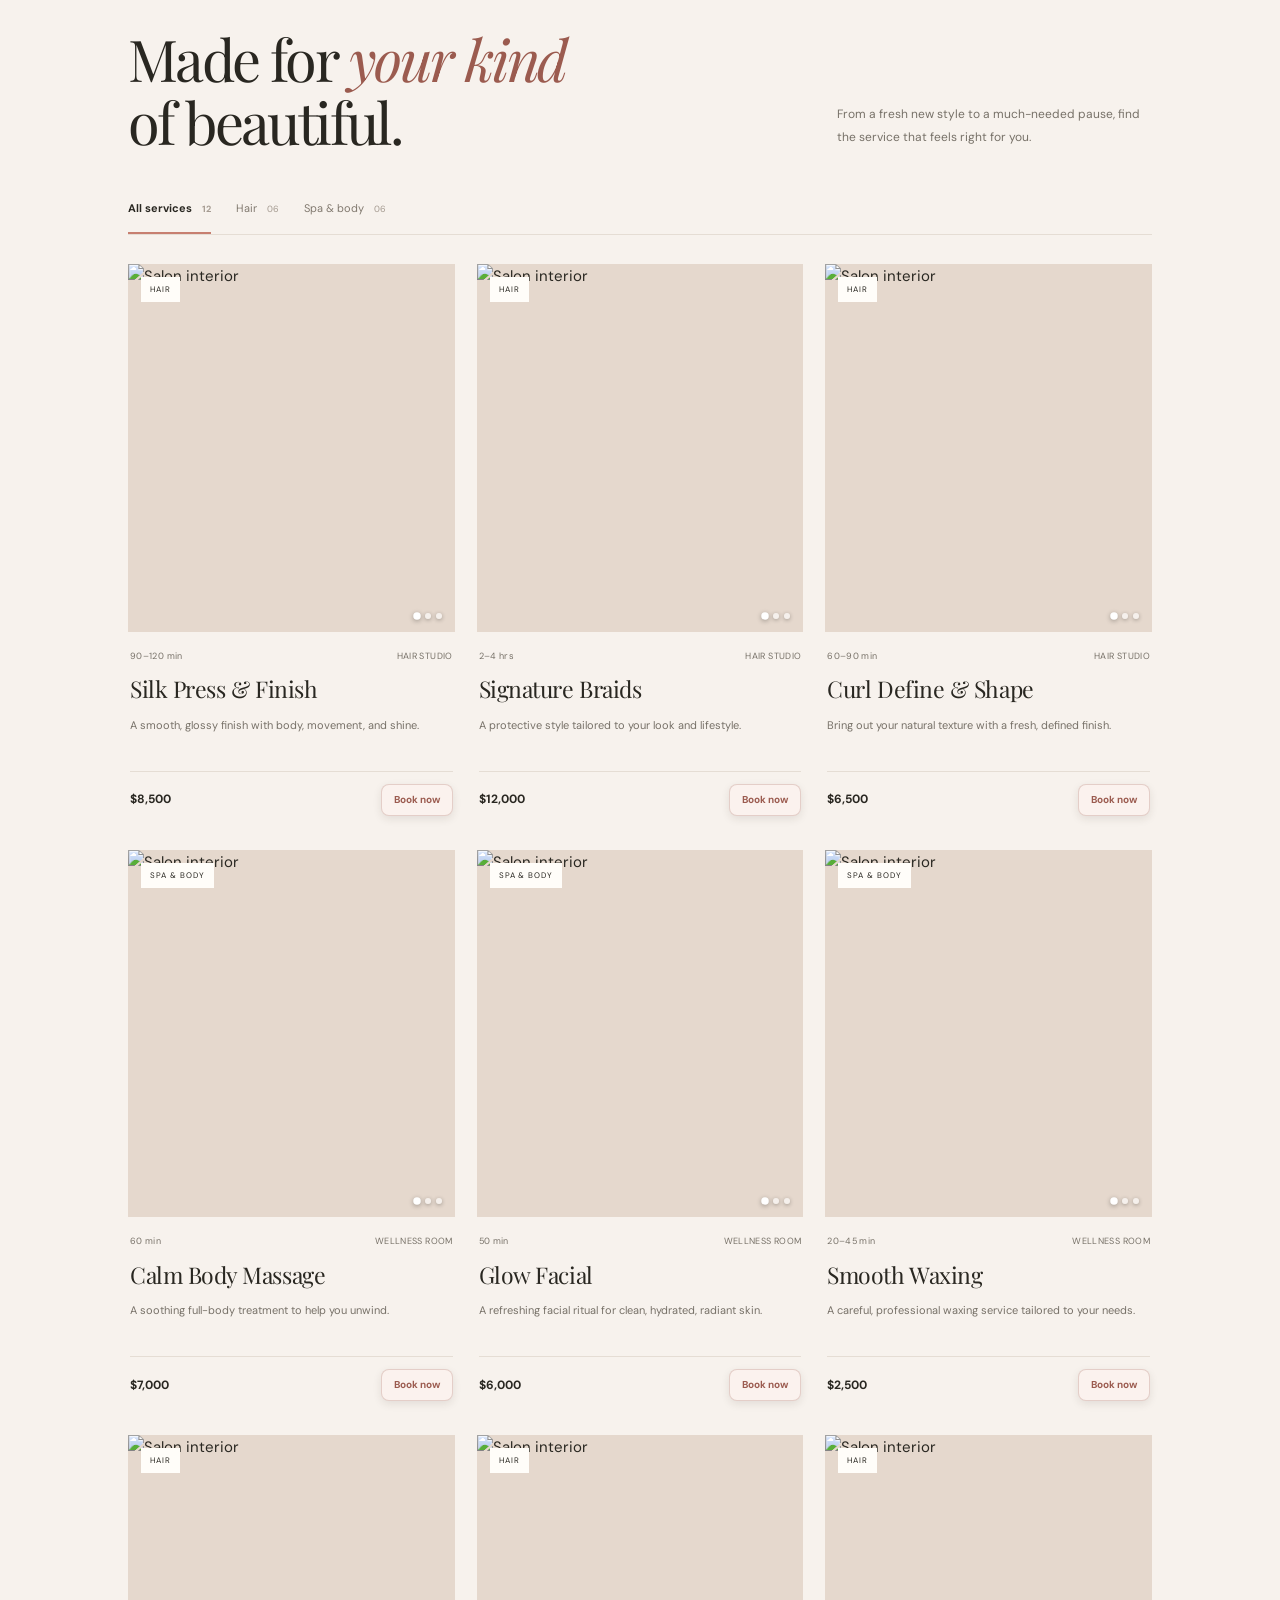
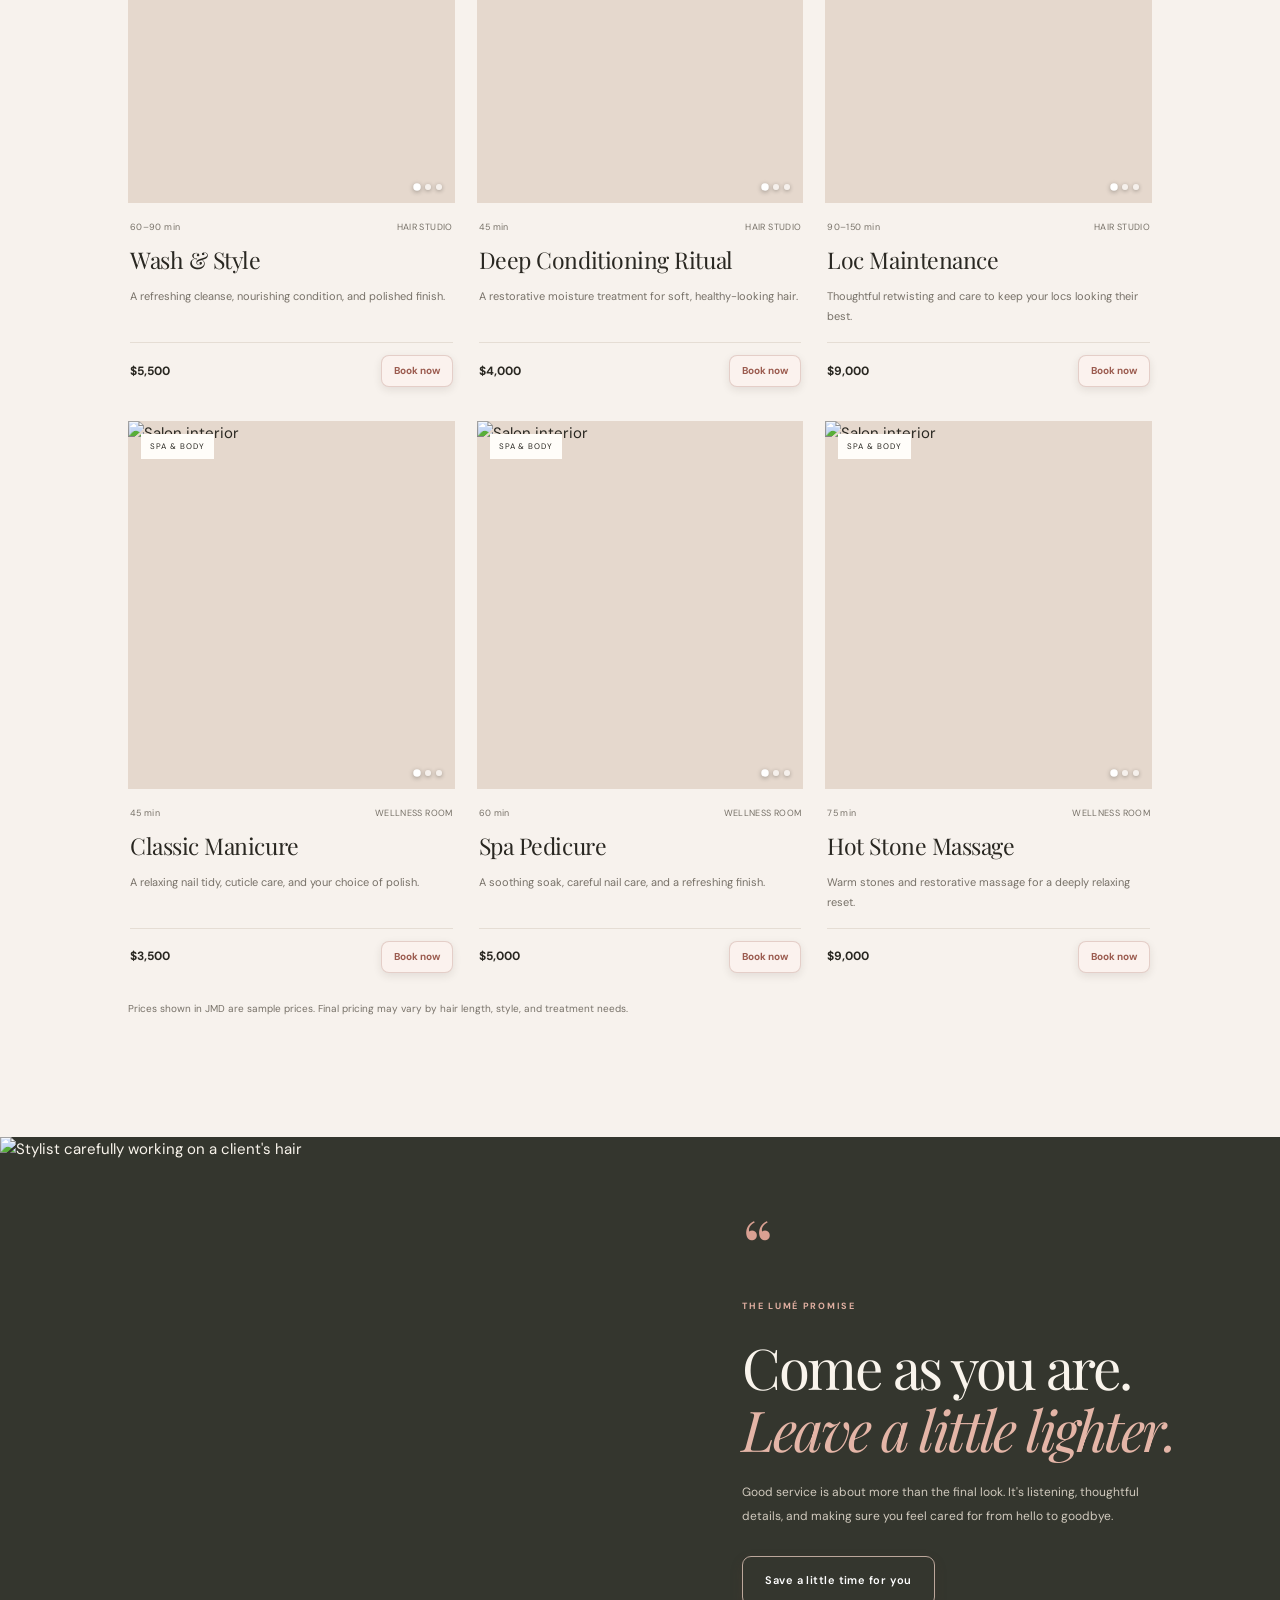
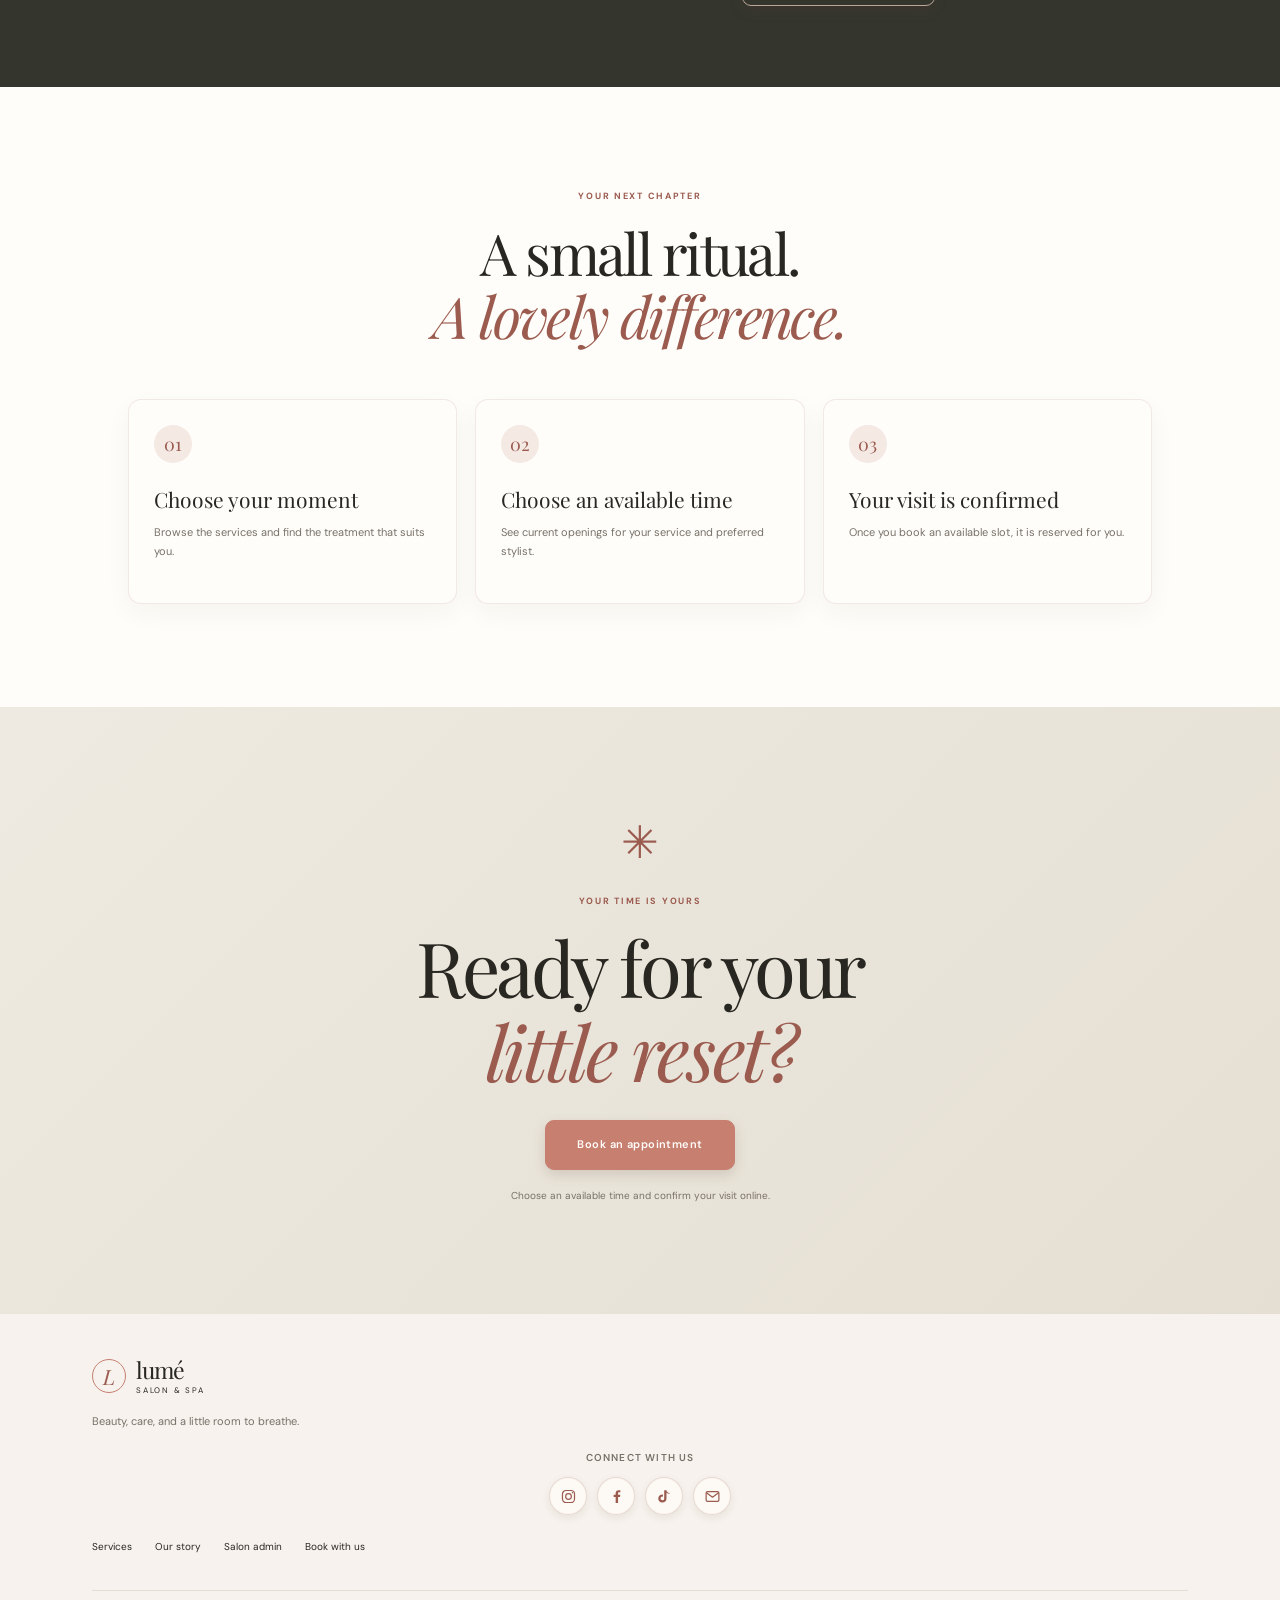
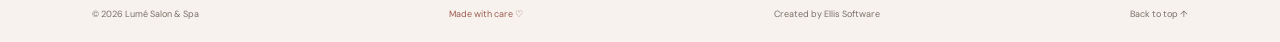
==== commit affa4468: "ui change" ====
--- a/lume_salon_website/index.html
+++ b/lume_salon_website/index.html
@@ -34,7 +34,7 @@
   <main id="main">
     <section class="hero" id="home">
       <div class="hero-copy">
-        <p class="eyebrow"><span class="eyebrow-line"></span> YOUR BEAUTY, YOUR MOMENT</p>
+        <p class="eyebrow">YOUR BEAUTY, YOUR MOMENT</p>
         <h1>Make time<br>to <em>feel beautiful.</em></h1>
         <p class="hero-text">A thoughtful blend of expert styling, restorative treatments, and a little space just for you.</p>
         <div class="hero-actions">
@@ -58,12 +58,15 @@
         <p>Consider this your invitation to slow down. From the finishing touch to the full reset, our salon is a welcoming space for self-expression, care, and confidence.</p>
         <a class="text-link" href="#experience">A little more about us</a>
       </div>
-      <div class="intro-flower" aria-hidden="true">✳</div>
+      <a class="intro-logo" href="#home" aria-label="Lumé Salon and Spa home">
+        <span class="brand-mark" aria-hidden="true">L</span>
+        <span class="brand-name">lumé<span class="brand-sub">SALON & SPA</span></span>
+      </a>
     </section>
 
     <section class="services section-pad" id="services">
       <div class="section-heading">
-        <div><p class="eyebrow"><span class="eyebrow-line"></span> FIND YOUR FEEL GOOD</p><h2>Made for <em>your kind</em><br>of beautiful.</h2></div>
+        <div><p class="eyebrow">FIND YOUR FEEL GOOD</p><h2>Made for <em>your kind</em><br>of beautiful.</h2></div>
         <p>From a fresh new style to a much-needed pause, find the service that feels right for you.</p>
       </div>
       <div class="service-controls" role="group" aria-label="Filter services">
@@ -85,9 +88,9 @@
     <section class="ritual section-pad">
       <div class="ritual-heading"><p class="eyebrow"> YOUR NEXT CHAPTER</p><h2>A small ritual.<br><em>A lovely difference.</em></h2></div>
       <div class="ritual-steps">
-        <div><h3>Choose your moment</h3><p>Browse the services and find the treatment that suits you.</p></div>
-        <div><h3>Choose an available time</h3><p>See current openings for your service and preferred stylist.</p></div>
-        <div><h3>Your visit is confirmed</h3><p>Once you book an available slot, it is reserved for you.</p></div>
+        <article><span class="ritual-step-number">01</span><h3>Choose your moment</h3><p>Browse the services and find the treatment that suits you.</p></article>
+        <article><span class="ritual-step-number">02</span><h3>Choose an available time</h3><p>See current openings for your service and preferred stylist.</p></article>
+        <article><span class="ritual-step-number">03</span><h3>Your visit is confirmed</h3><p>Once you book an available slot, it is reserved for you.</p></article>
       </div>
     </section>
 
@@ -124,7 +127,7 @@
     <div class="modal-backdrop" data-close-booking></div>
     <section class="booking-panel" role="dialog" aria-modal="true" aria-labelledby="booking-title" aria-describedby="booking-description">
       <button class="modal-close" type="button" aria-label="Close booking form" data-close-booking>×</button>
-      <p class="eyebrow"><span class="eyebrow-line"></span> YOUR MOMENT STARTS HERE</p>
+      <p class="eyebrow">YOUR MOMENT STARTS HERE</p>
       <h2 id="booking-title">Let's make you<br><em>feel wonderful.</em></h2>
       <p id="booking-description" class="form-intro">Choose a service and date to see live availability. Your appointment is confirmed when you book an open slot.</p>
       <form id="booking-form">
--- a/lume_salon_website/css/catalog-interactions.css
+++ b/lume_salon_website/css/catalog-interactions.css
@@ -244,6 +244,107 @@
   box-shadow: none;
 }
 
+.intro-logo {
+  display: flex;
+  align-items: center;
+  justify-self: center;
+  gap: 9px;
+  padding: 10px;
+  color: var(--ink);
+  text-decoration: none;
+  transition: transform .25s ease;
+}
+
+.intro-logo:hover {
+  transform: translateY(-2px);
+}
+
+.intro-logo .brand-mark {
+  width: 48px;
+  height: 48px;
+  font-size: 30px;
+}
+
+.intro-logo .brand-name {
+  font-size: 30px;
+}
+
+.intro-logo .brand-sub {
+  font-size: 7px;
+}
+
+.ritual {
+  padding-top: clamp(68px, 8vw, 112px);
+  padding-bottom: clamp(72px, 8vw, 116px);
+}
+
+.ritual-heading .eyebrow {
+  justify-content: center;
+  margin-bottom: 17px;
+}
+
+.ritual-steps {
+  gap: 18px;
+  max-width: 1080px;
+  margin: 52px auto 0;
+}
+
+.ritual-steps > article {
+  min-height: 205px;
+  padding: 25px 25px 27px;
+  border: 1px solid rgba(155, 91, 79, .13);
+  border-radius: 13px;
+  background: #fffdfa;
+  box-shadow: 0 9px 26px rgba(53, 39, 30, .045);
+  transition: transform .25s ease, box-shadow .25s ease, border-color .25s ease;
+}
+
+.ritual-steps > article:hover {
+  transform: translateY(-4px);
+  border-color: rgba(155, 91, 79, .28);
+  box-shadow: 0 15px 32px rgba(53, 39, 30, .09);
+}
+
+.ritual-step-number {
+  display: inline-grid;
+  width: 38px;
+  height: 38px;
+  place-items: center;
+  border-radius: 50%;
+  background: #f4e9e3;
+  color: var(--rose-dark);
+  font-family: var(--serif);
+  font-size: 14px;
+}
+
+.ritual-steps h3 {
+  margin: 23px 0 9px;
+  font-size: 21px;
+  line-height: 1.3;
+}
+
+.ritual-steps p {
+  max-width: 290px;
+  font-size: 11px;
+  line-height: 1.8;
+}
+
+.final-cta {
+  background: linear-gradient(135deg, #eeeae1 0%, #e5dfd3 100%);
+}
+
+.final-cta .button {
+  min-width: 190px;
+}
+
+.final-cta .button:hover {
+  transform: translateY(-2px);
+}
+
+.final-cta .cta-small {
+  line-height: 1.7;
+}
+
 .footer-social {
   display: grid;
   justify-items: center;
@@ -310,7 +411,45 @@
 
 @media (prefers-reduced-motion: reduce) {
   .service-image,
-  .footer-social-links a {
+  .footer-social-links a,
+  .ritual-steps > article {
     transition: none;
   }
 }
+
+@media (max-width: 700px) {
+  .ritual-steps {
+    grid-template-columns: 1fr;
+    gap: 12px;
+    margin-top: 36px;
+  }
+
+  .ritual-steps > article {
+    min-height: 0;
+    padding: 20px;
+  }
+
+  .ritual-steps h3 {
+    margin-top: 15px;
+  }
+
+  .intro-logo {
+    position: absolute;
+    right: 5%;
+    bottom: 18px;
+  }
+
+  .intro-logo .brand-mark {
+    width: 37px;
+    height: 37px;
+    font-size: 23px;
+  }
+
+  .intro-logo .brand-name {
+    font-size: 23px;
+  }
+
+  .intro-logo .brand-sub {
+    font-size: 6px;
+  }
+}
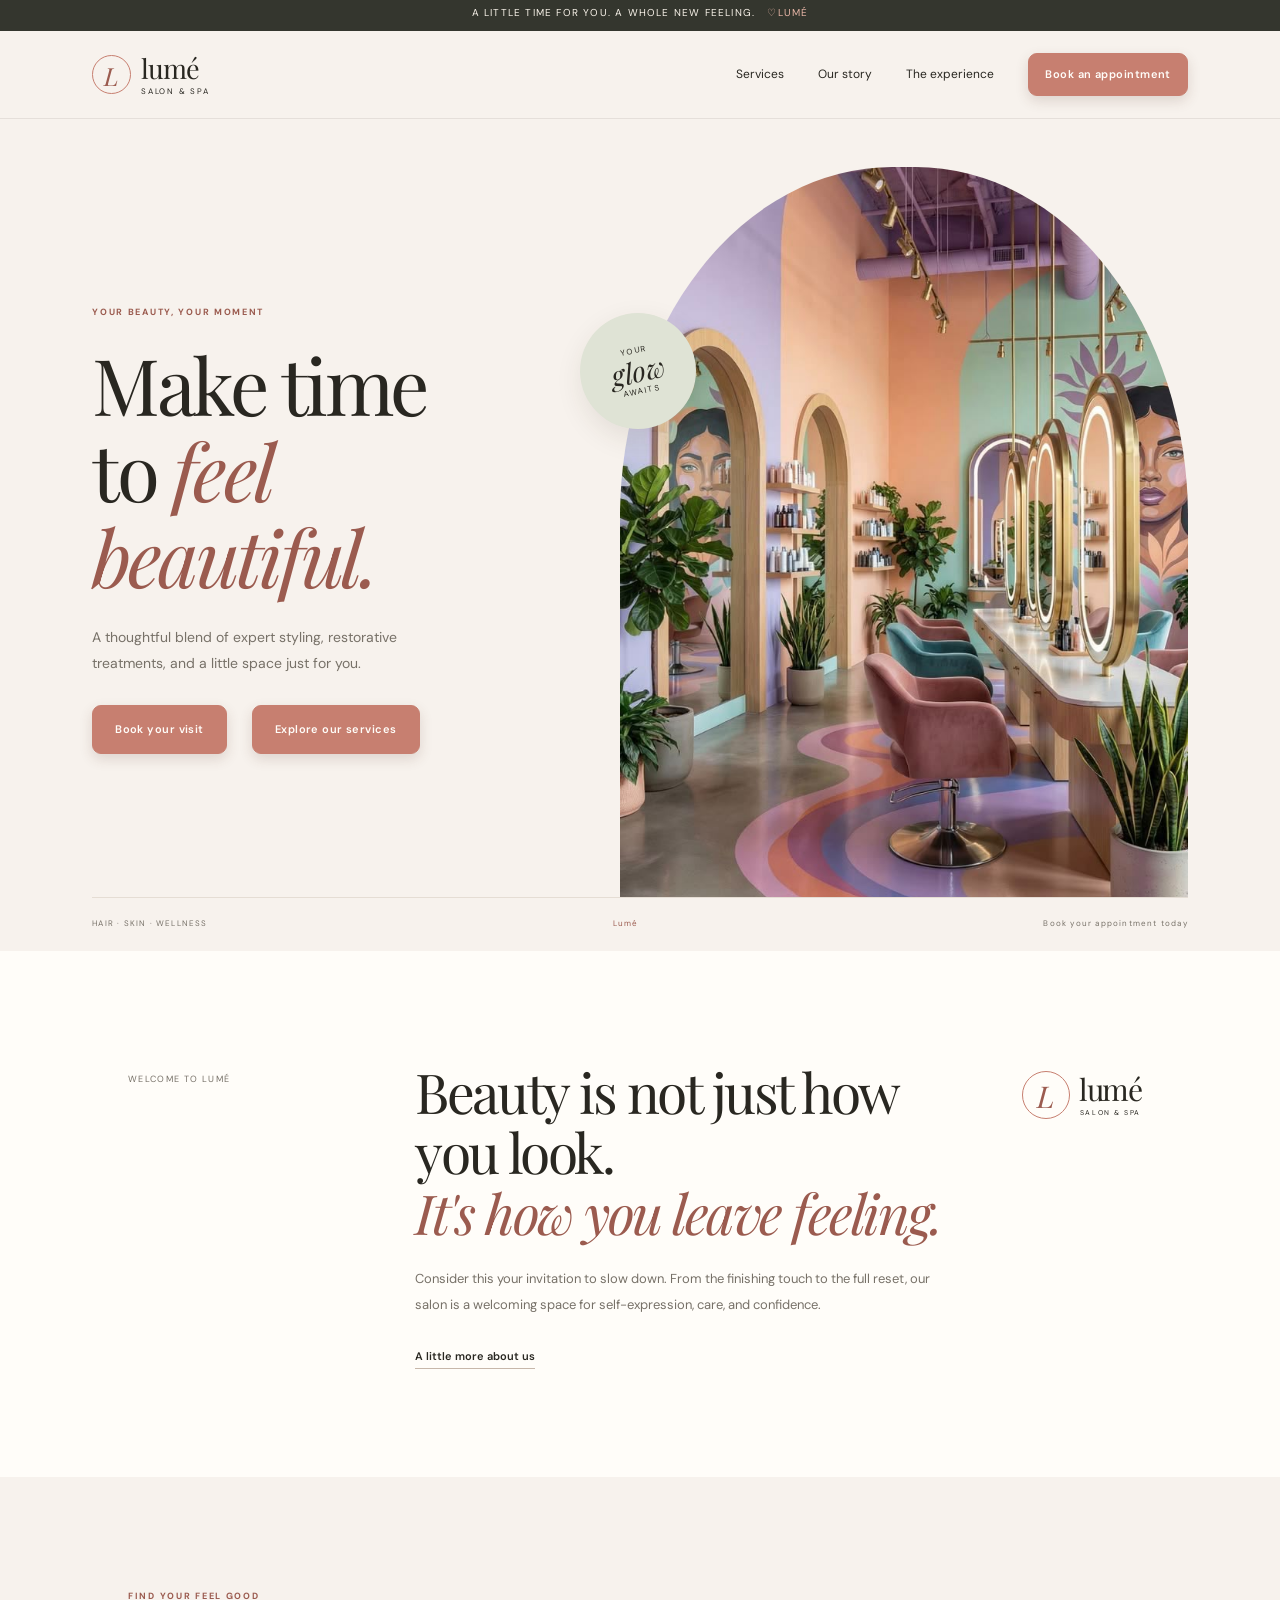
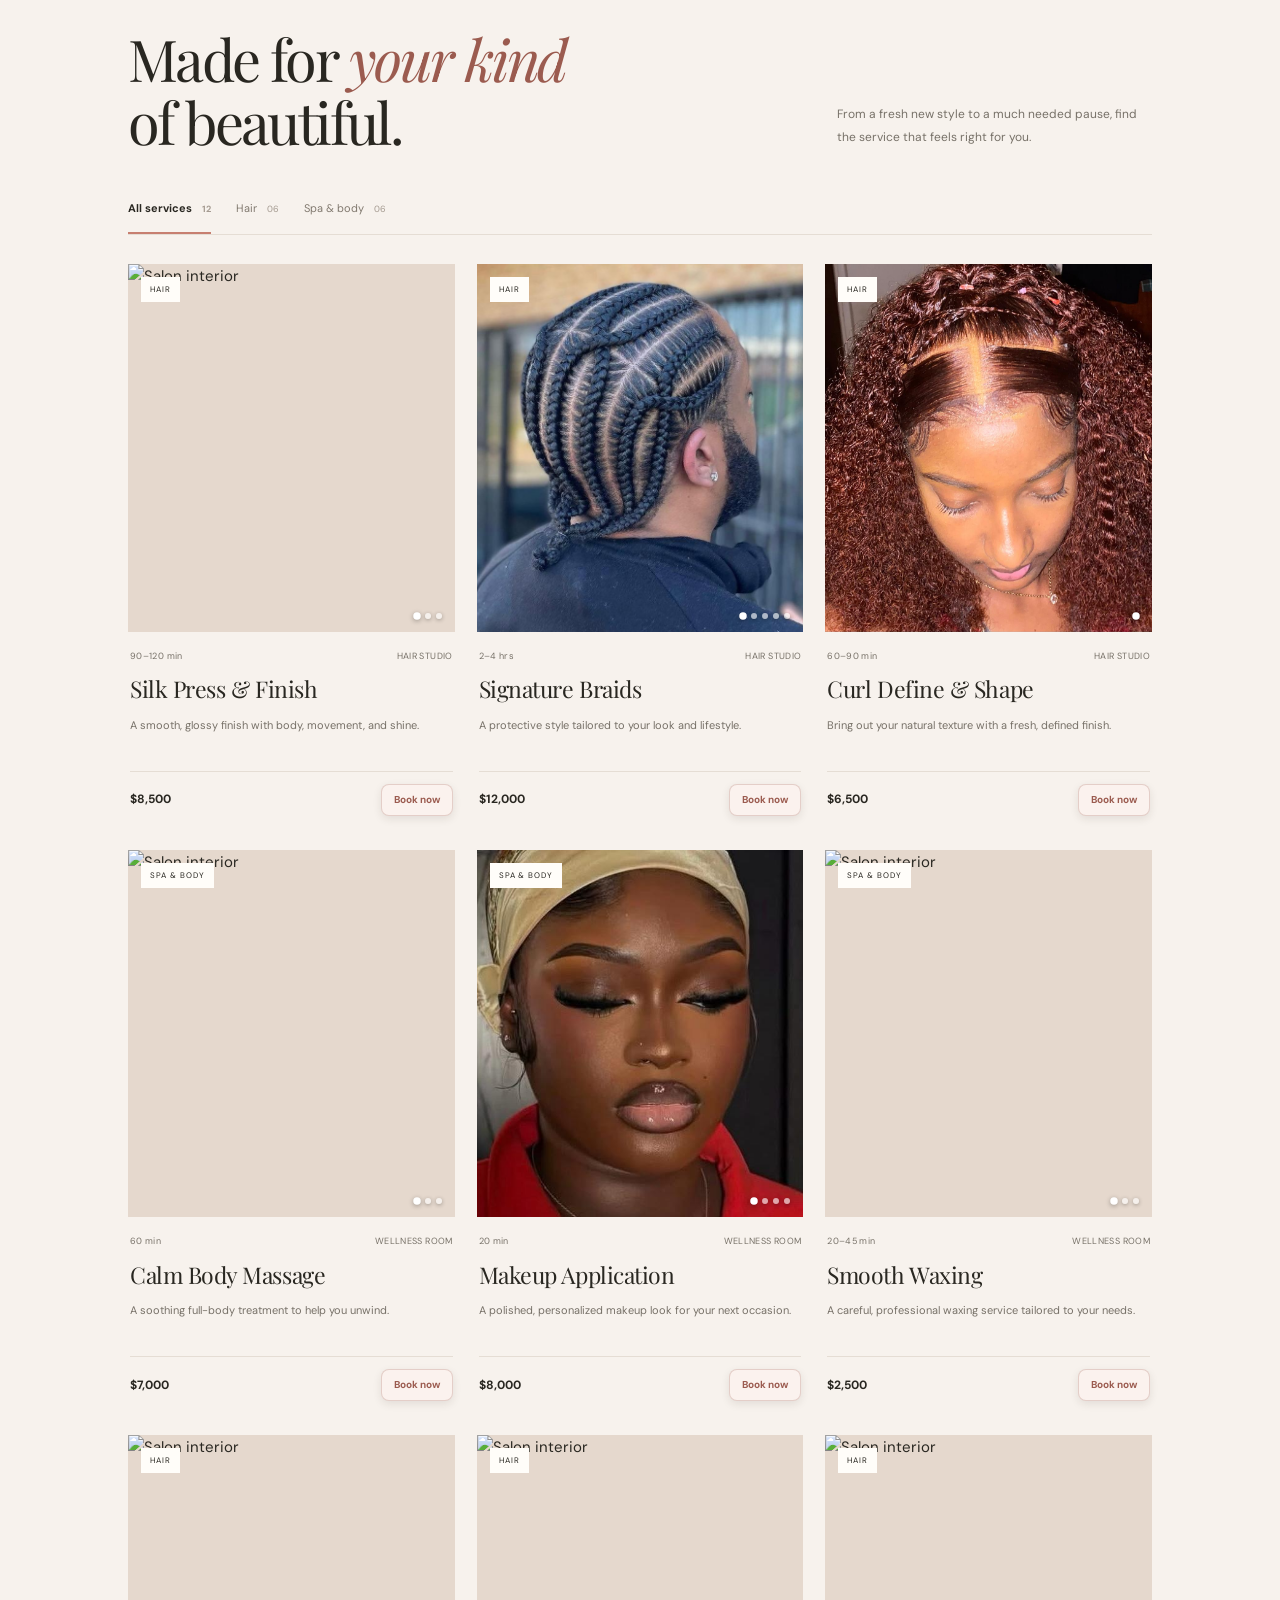
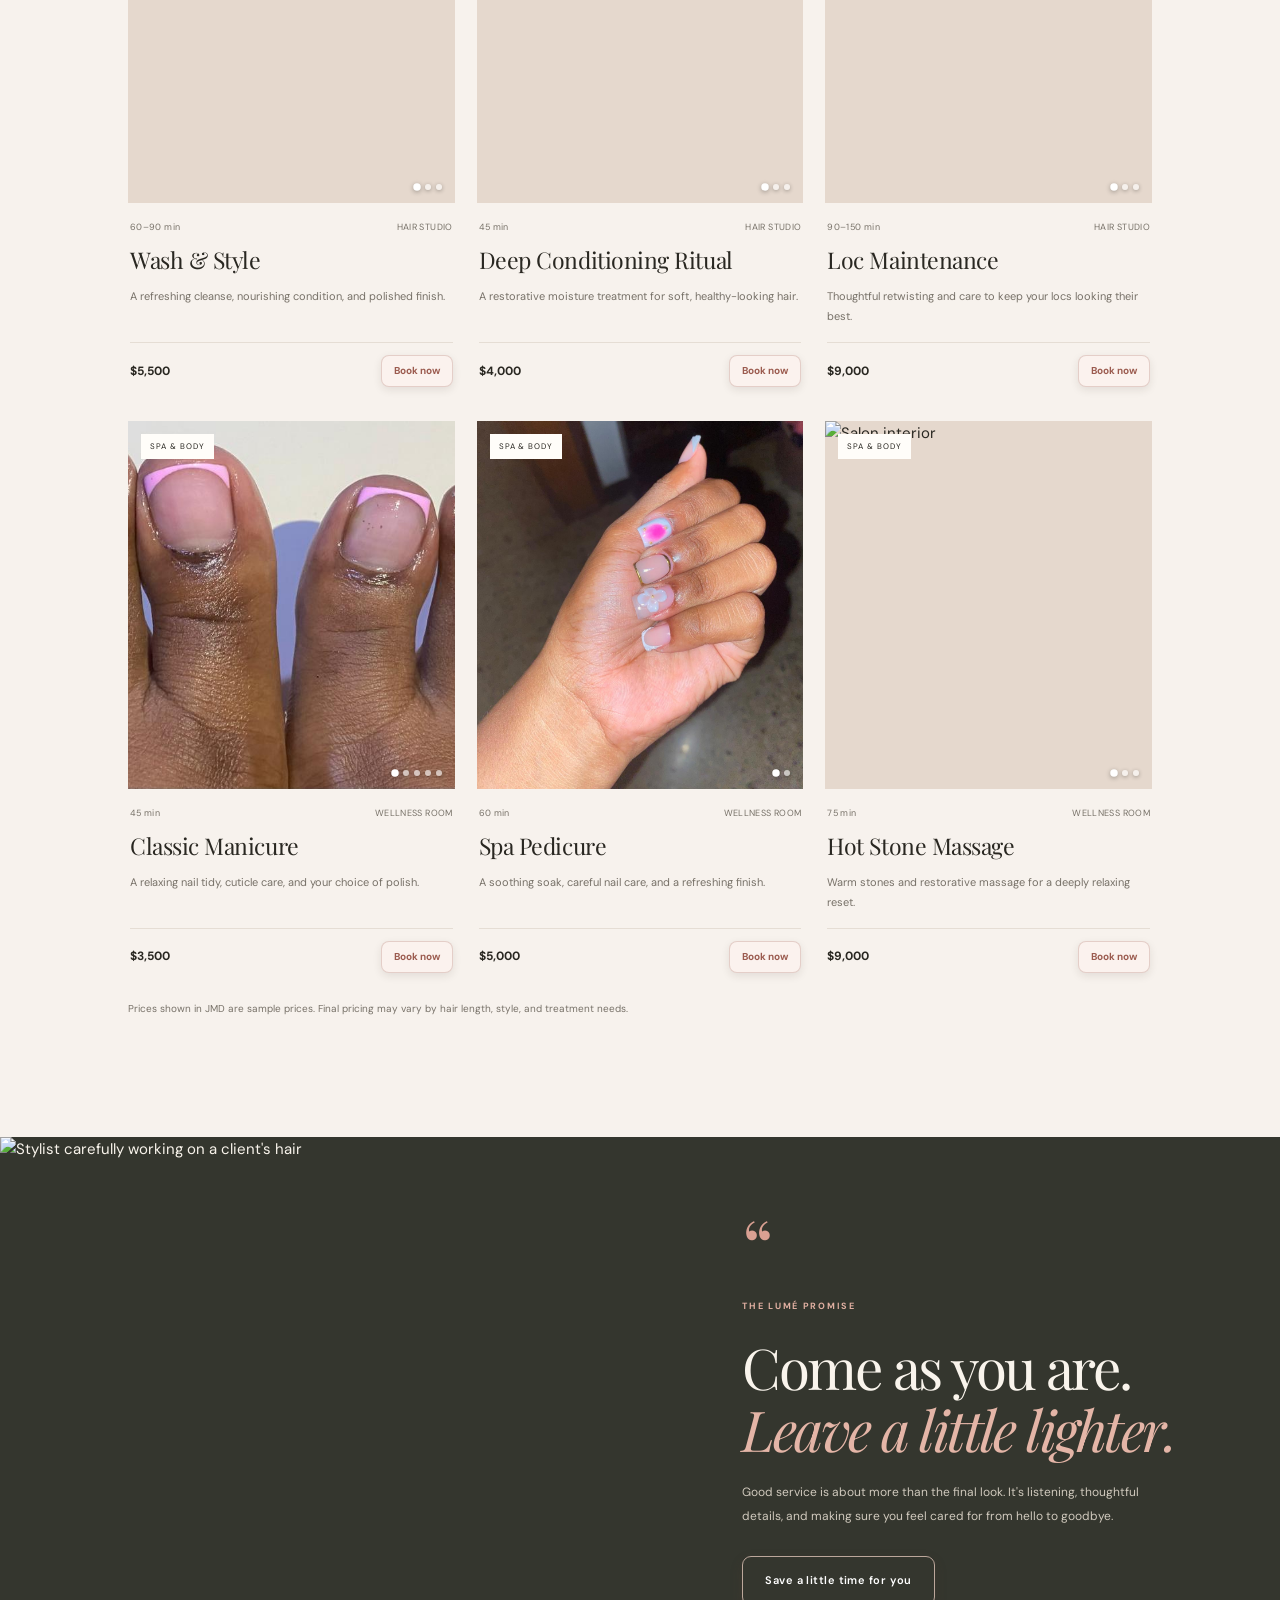
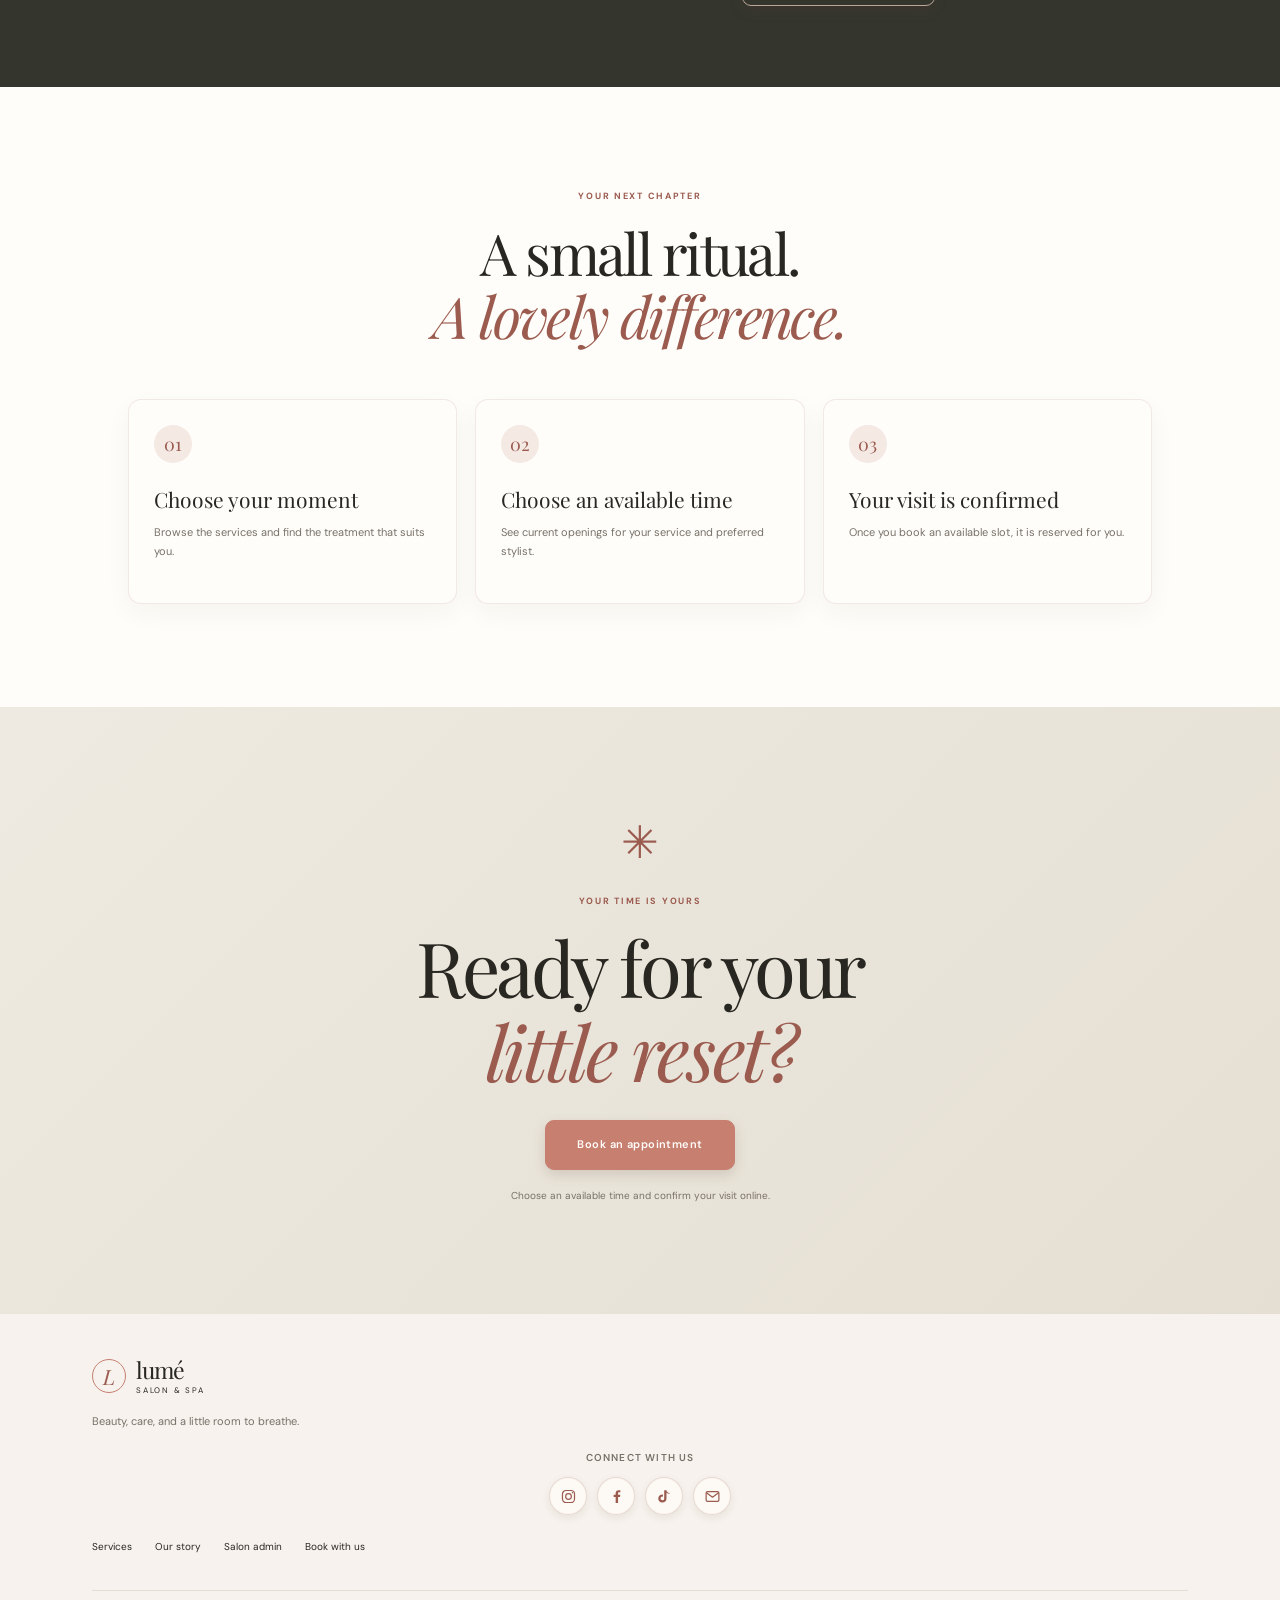
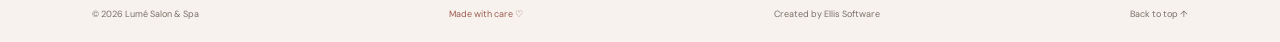
==== commit d1abf617: "added images" ====
--- a/lume_salon_website/index.html
+++ b/lume_salon_website/index.html
@@ -19,7 +19,7 @@
 </head>
 <body>
   <a class="skip-link" href="#main">Skip to content</a>
-  <div class="announcement">A little time for you. A whole new feeling. <span>♡</span></div>
+  <div class="announcement">A little time for you. A whole new feeling. <span>♡Lumé</span></div>
   <header class="site-header">
     <a class="brand" href="#home" aria-label="Lumé Salon and Spa home">
       <span class="brand-mark">L</span><span class="brand-name">lumé<span class="brand-sub">SALON & SPA</span></span>
@@ -39,16 +39,16 @@
         <p class="hero-text">A thoughtful blend of expert styling, restorative treatments, and a little space just for you.</p>
         <div class="hero-actions">
           <button class="button" type="button" data-open-booking>Book your visit</button>
-          <a class="text-link" href="#services">Explore our services</a>
+          <button class="button" href="#services">Explore our services</button>
         </div>
-        <div class="hero-note"><div class="avatar-stack" aria-hidden="true"><span>✦</span><span>✧</span><span>♡</span></div><p><strong>Your reset starts here.</strong><br><span>Hair, skin & wellness in one place.</span></p></div>
+        
       </div>
       <div class="hero-visual">
-        <img src="https://images.unsplash.com/photo-1560066984-138dadb4c035?auto=format&fit=crop&w=1200&q=85" alt="Beautiful, light-filled salon interior" fetchpriority="high">
-        <div class="hero-stamp"><span>YOUR</span><strong>glow</strong><span>AWAITS</span><i>✳</i></div>
-        <div class="image-caption"><span>01 / THE LUMÉ EXPERIENCE</span><span>Care in every detail</span></div>
+        <img src="images/hero2.jpeg" alt="Beautiful, light-filled salon interior" fetchpriority="high">
+        <div class="hero-stamp"><span>YOUR</span><strong>glow</strong><span>AWAITS</span></div>
+       
       </div>
-      <div class="hero-bottom"><span>HAIR · SKIN · WELLNESS</span><span class="scroll-cue">SCROLL TO DISCOVER <span aria-hidden="true">↓</span></span><span>MADE FOR YOUR MOMENT</span></div>
+      <div class="hero-bottom"><span>HAIR · SKIN · WELLNESS</span><span class="scroll-cue">Lumé</span><span>Book your appointment today</span></div>
     </section>
 
     <section class="intro section-pad" id="about">
@@ -67,7 +67,7 @@
     <section class="services section-pad" id="services">
       <div class="section-heading">
         <div><p class="eyebrow">FIND YOUR FEEL GOOD</p><h2>Made for <em>your kind</em><br>of beautiful.</h2></div>
-        <p>From a fresh new style to a much-needed pause, find the service that feels right for you.</p>
+        <p>From a fresh new style to a much needed pause, find the service that feels right for you.</p>
       </div>
       <div class="service-controls" role="group" aria-label="Filter services">
         <button class="filter-button active" type="button" data-filter="all" aria-pressed="true">All services <span>12</span></button>
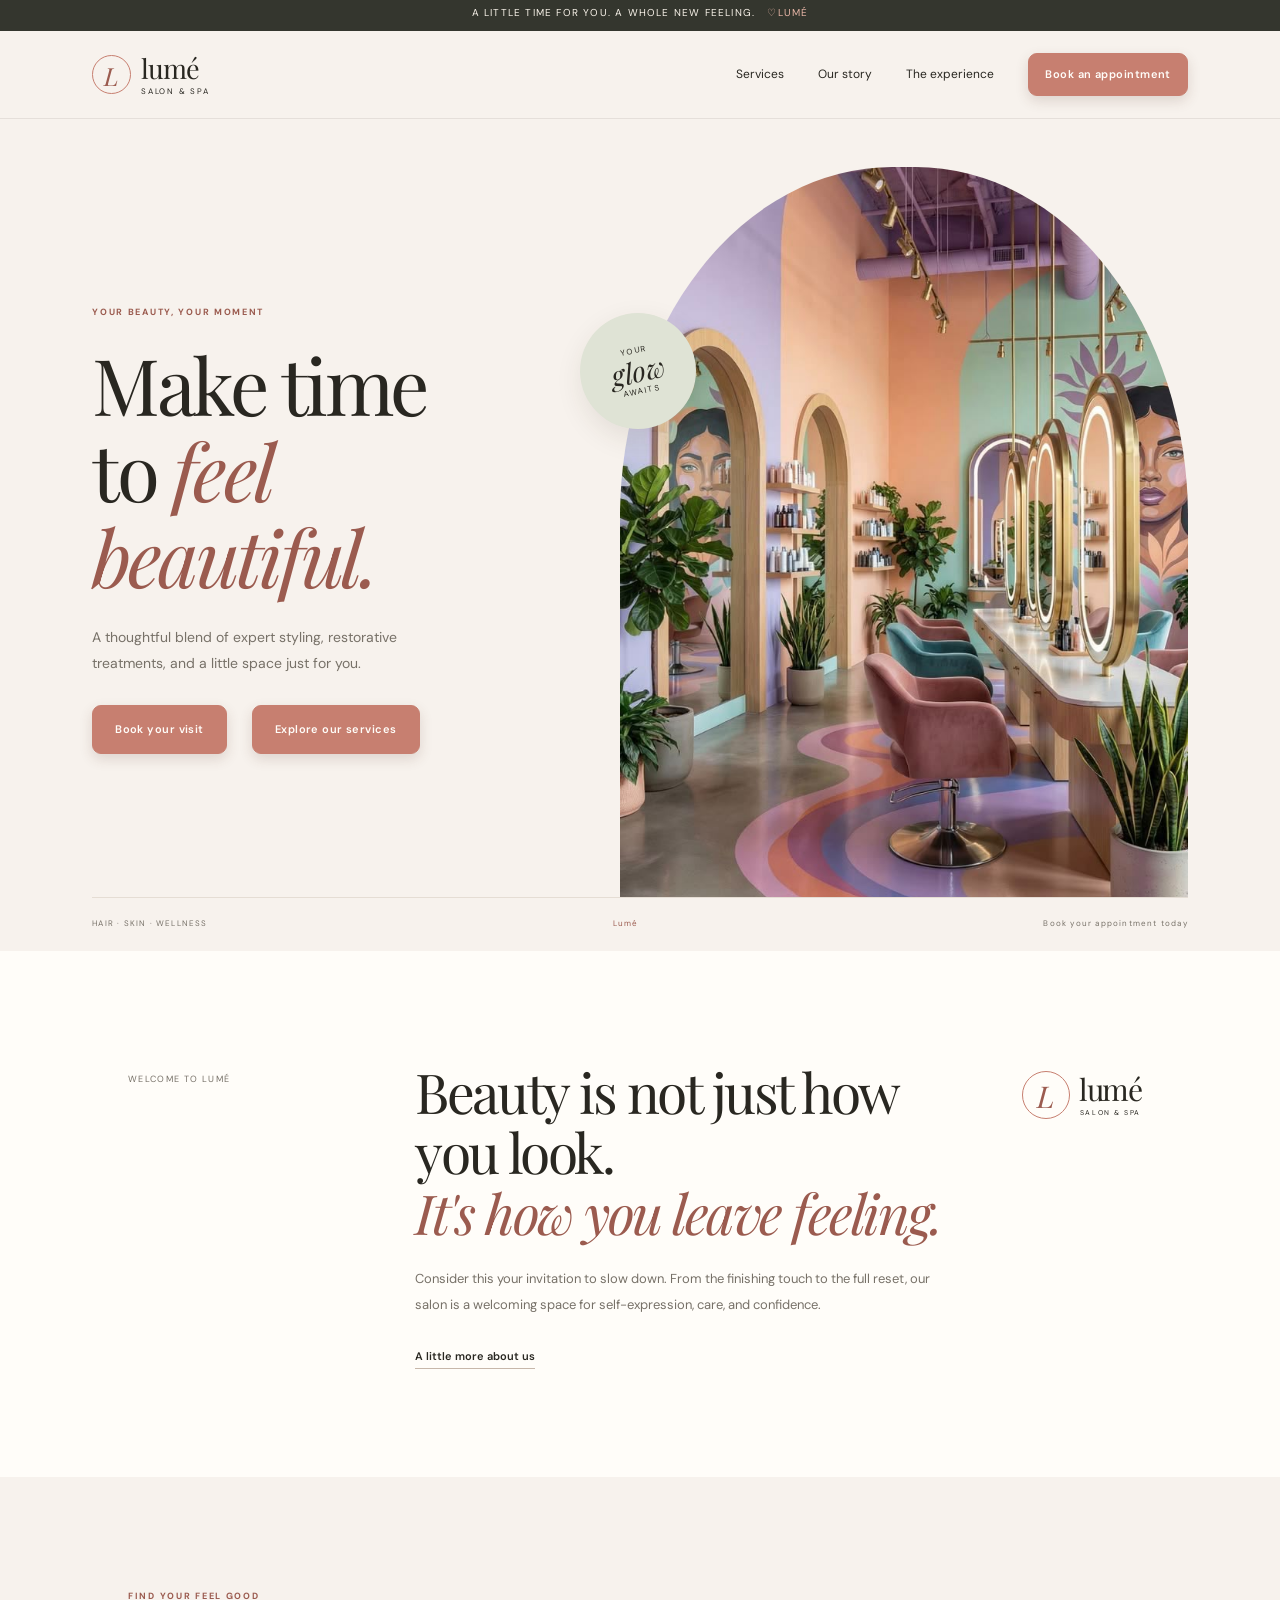
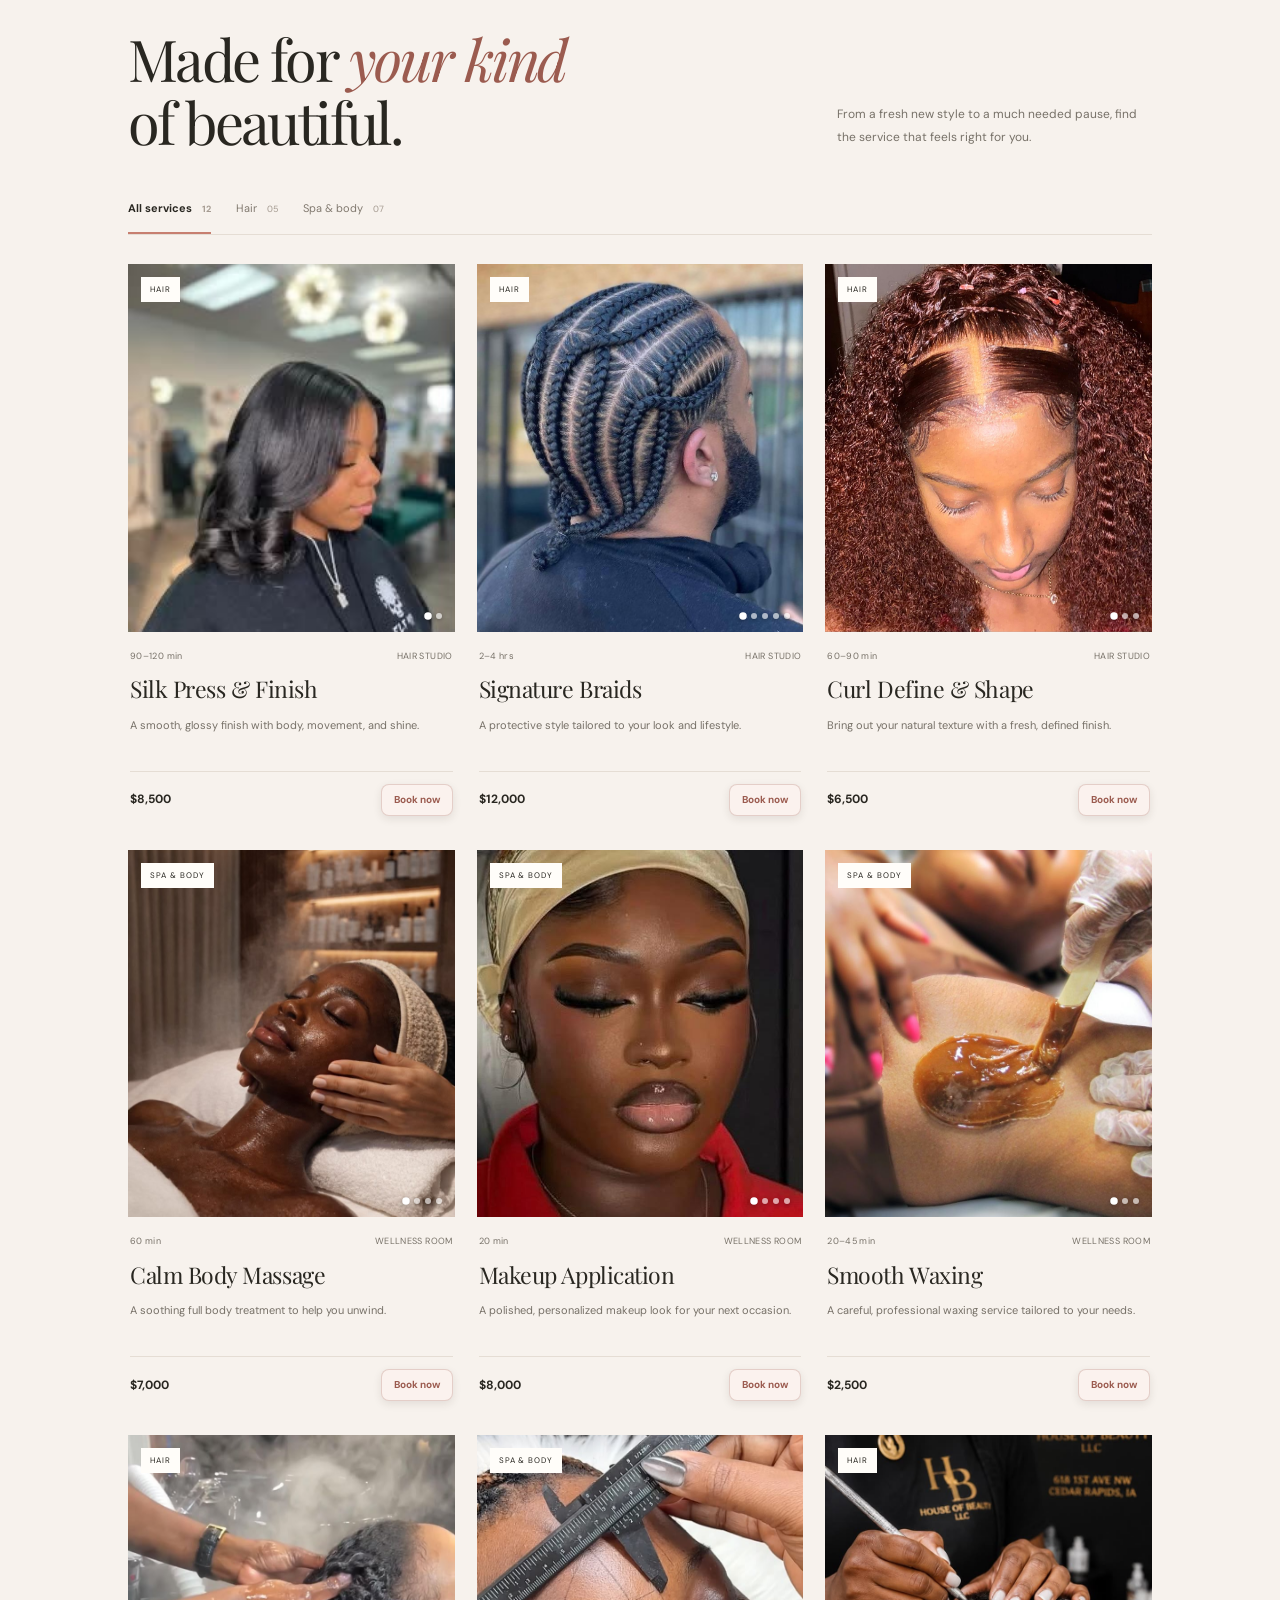
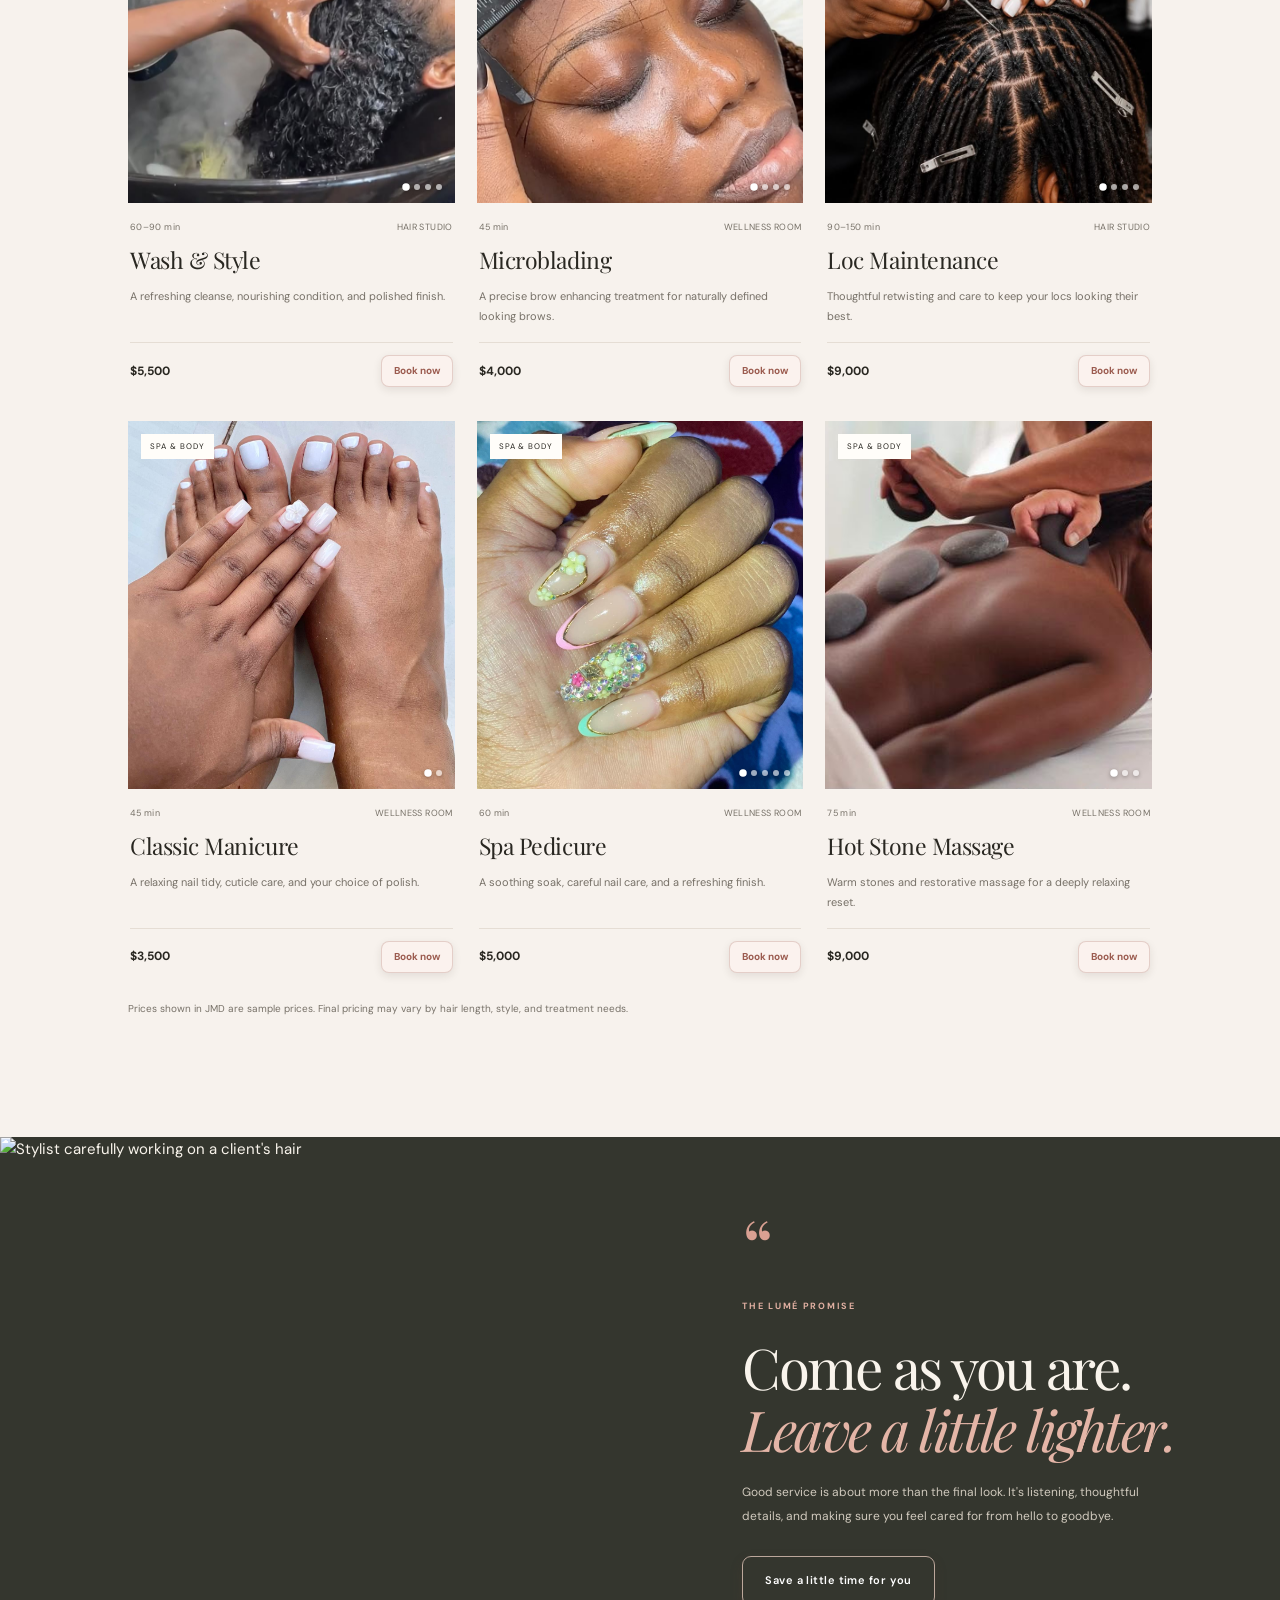
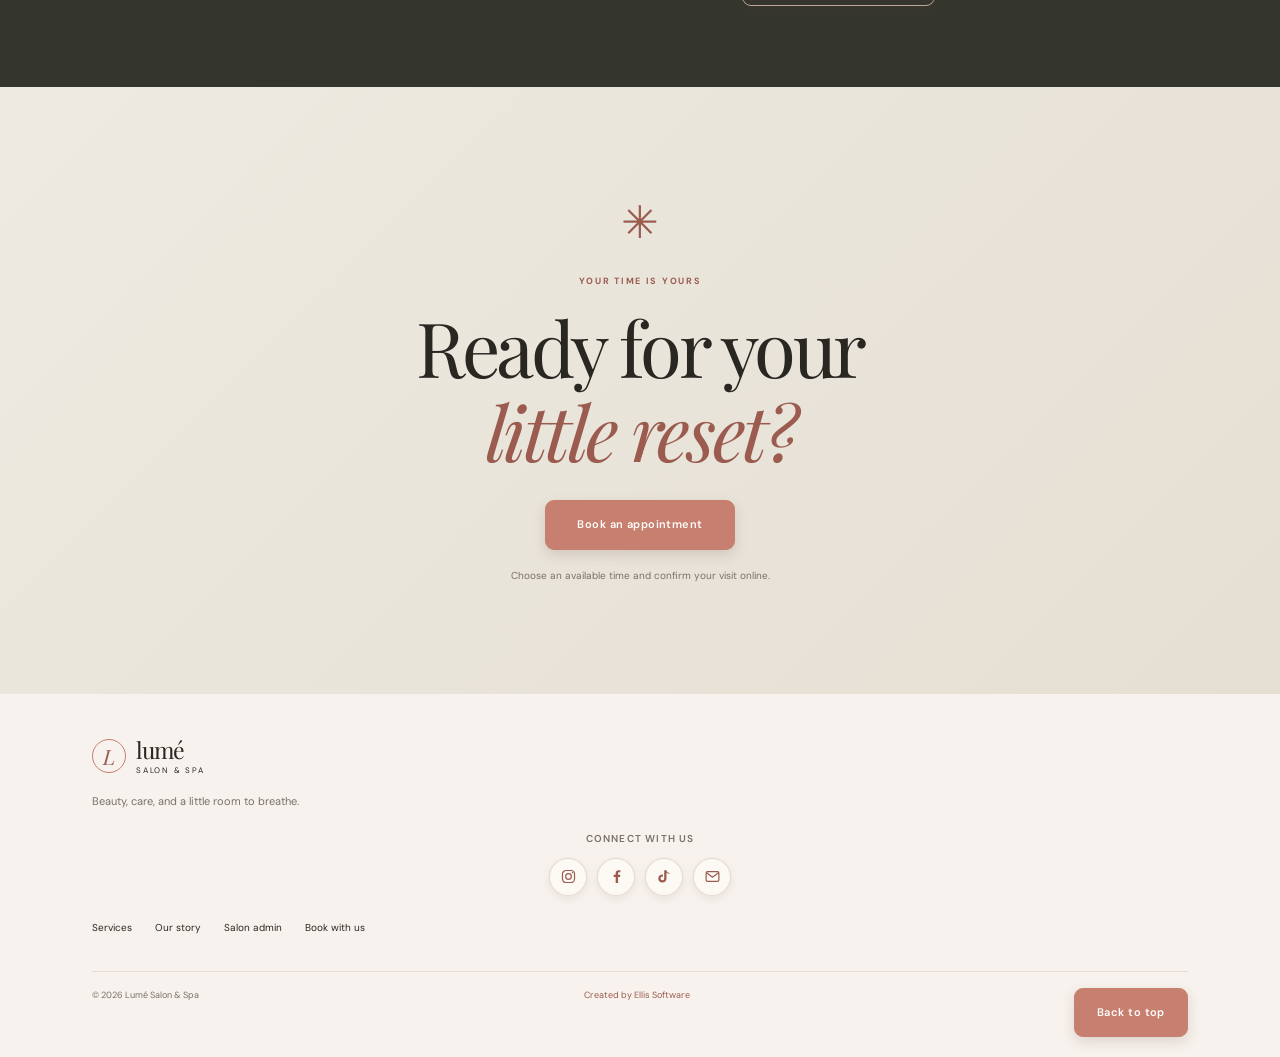
==== commit 130ac3ed: "add more images" ====
--- a/lume_salon_website/index.html
+++ b/lume_salon_website/index.html
@@ -39,7 +39,7 @@
         <p class="hero-text">A thoughtful blend of expert styling, restorative treatments, and a little space just for you.</p>
         <div class="hero-actions">
           <button class="button" type="button" data-open-booking>Book your visit</button>
-          <button class="button" href="#services">Explore our services</button>
+          <a class="button" href="#services">Explore our services</a>
         </div>
         
       </div>
@@ -71,8 +71,8 @@
       </div>
       <div class="service-controls" role="group" aria-label="Filter services">
         <button class="filter-button active" type="button" data-filter="all" aria-pressed="true">All services <span>12</span></button>
-        <button class="filter-button" type="button" data-filter="hair" aria-pressed="false">Hair <span>06</span></button>
-        <button class="filter-button" type="button" data-filter="spa" aria-pressed="false">Spa & body <span>06</span></button>
+        <button class="filter-button" type="button" data-filter="hair" aria-pressed="false">Hair <span>05</span></button>
+        <button class="filter-button" type="button" data-filter="spa" aria-pressed="false">Spa & body <span>07</span></button>
       </div>
       <div id="service-grid" class="service-grid" aria-live="polite">
         <p class="loading-message">Preparing your services…</p>
@@ -83,15 +83,6 @@
     <section class="quote-band" id="experience">
       <div class="quote-image"><img src="https://images.unsplash.com/photo-1522337360788-8b13dee7a37e?auto=format&fit=crop&w=1000&q=85" alt="Stylist carefully working on a client's hair" loading="lazy"></div>
       <div class="quote-content"><span class="quote-mark">“</span><p class="eyebrow">THE LUMÉ PROMISE</p><h2>Come as you are.<br><em>Leave a little lighter.</em></h2><p>Good service is about more than the final look. It's listening, thoughtful details, and making sure you feel cared for from hello to goodbye.</p><button class="button button-light" type="button" data-open-booking>Save a little time for you</button></div>
-    </section>
-
-    <section class="ritual section-pad">
-      <div class="ritual-heading"><p class="eyebrow"> YOUR NEXT CHAPTER</p><h2>A small ritual.<br><em>A lovely difference.</em></h2></div>
-      <div class="ritual-steps">
-        <article><span class="ritual-step-number">01</span><h3>Choose your moment</h3><p>Browse the services and find the treatment that suits you.</p></article>
-        <article><span class="ritual-step-number">02</span><h3>Choose an available time</h3><p>See current openings for your service and preferred stylist.</p></article>
-        <article><span class="ritual-step-number">03</span><h3>Your visit is confirmed</h3><p>Once you book an available slot, it is reserved for you.</p></article>
-      </div>
     </section>
 
     <section class="final-cta">
@@ -120,7 +111,7 @@
       </div>
     </div>
     <div class="footer-links"><a href="#services">Services</a><a href="#about">Our story</a><a href="admin-live.html">Salon admin</a><button type="button" data-open-booking>Book with us</button></div>
-    <div class="footer-bottom"><span>© <span id="year"></span> Lumé Salon & Spa</span><span>Made with care <span aria-hidden="true">♡</span></span><span>Created by Ellis Software</span><a href="#home">Back to top ↑</a></div>
+    <div class="footer-bottom"><span>© <span id="year"></span> Lumé Salon & Spa</span></span><span>Created by Ellis Software</span><a class="button"href="#home">Back to top</a></div>
   </footer>
 
   <div class="modal" id="booking-modal" aria-hidden="true">
